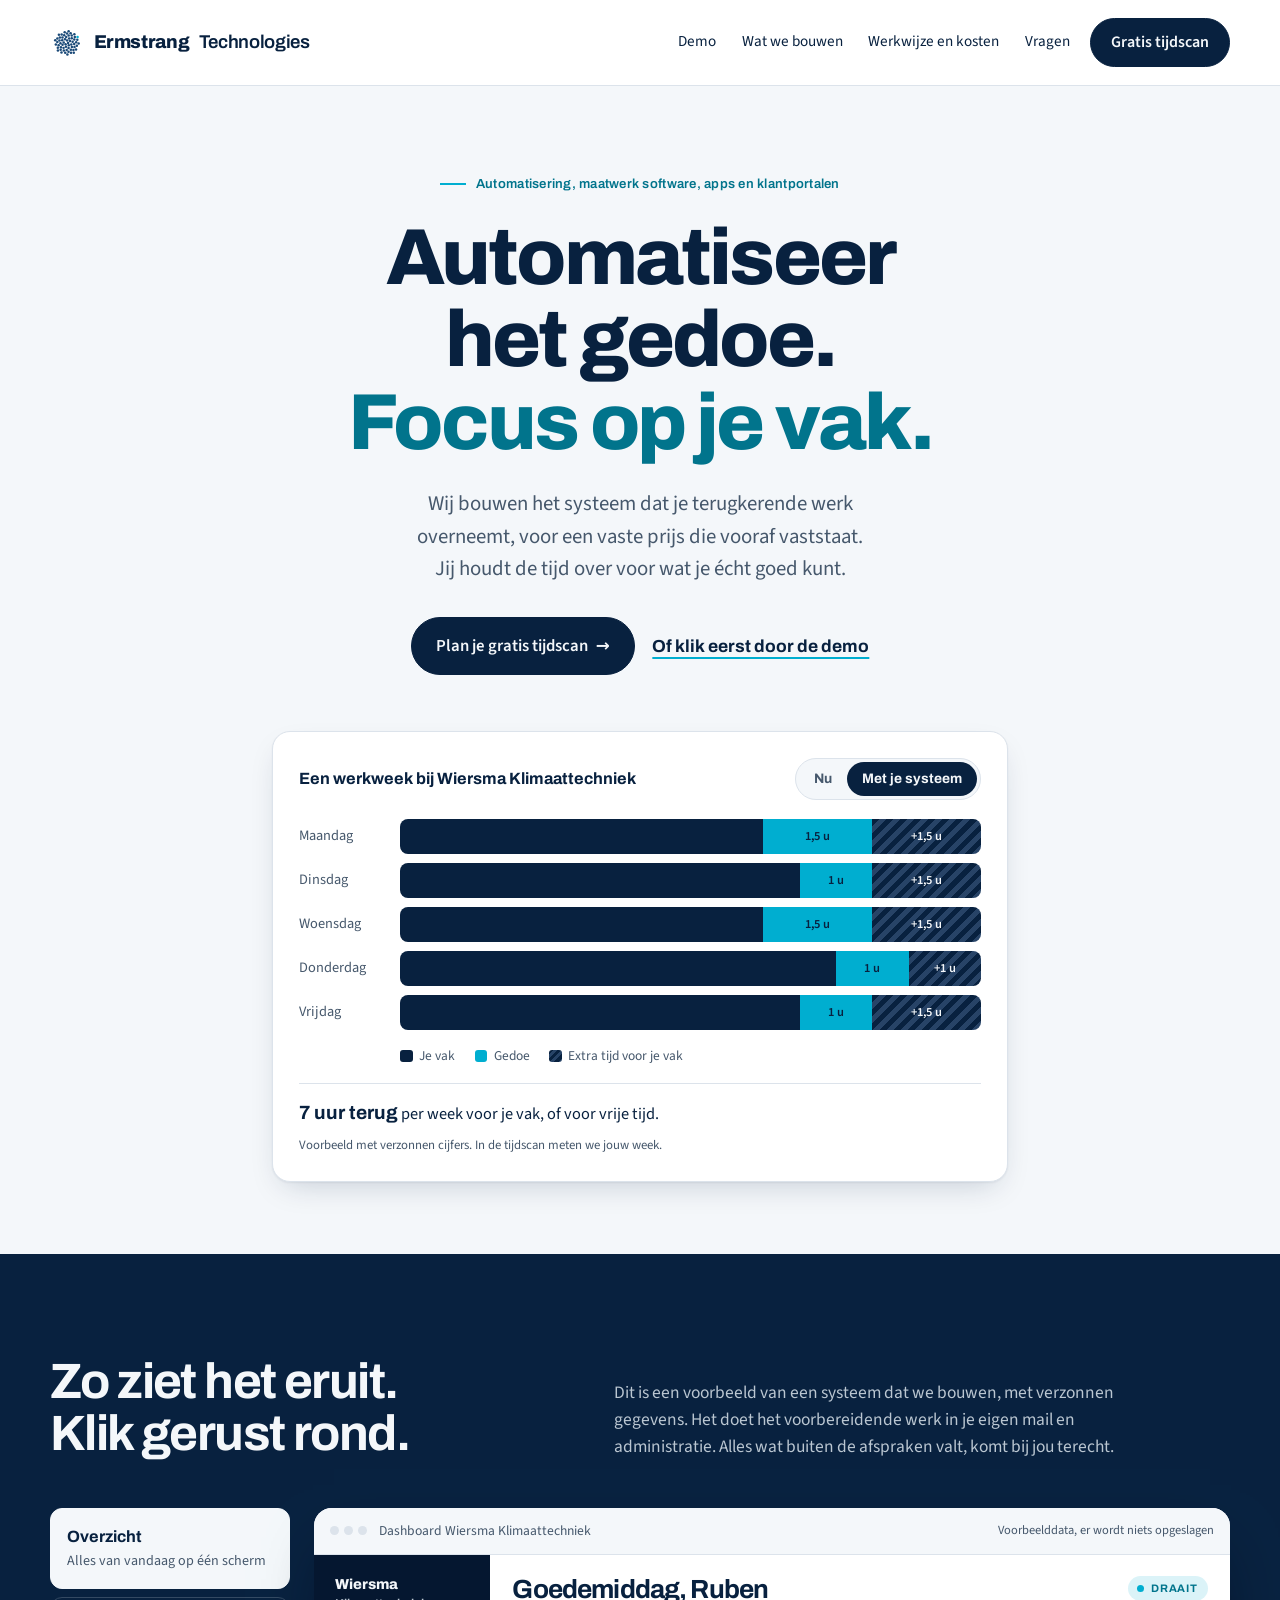
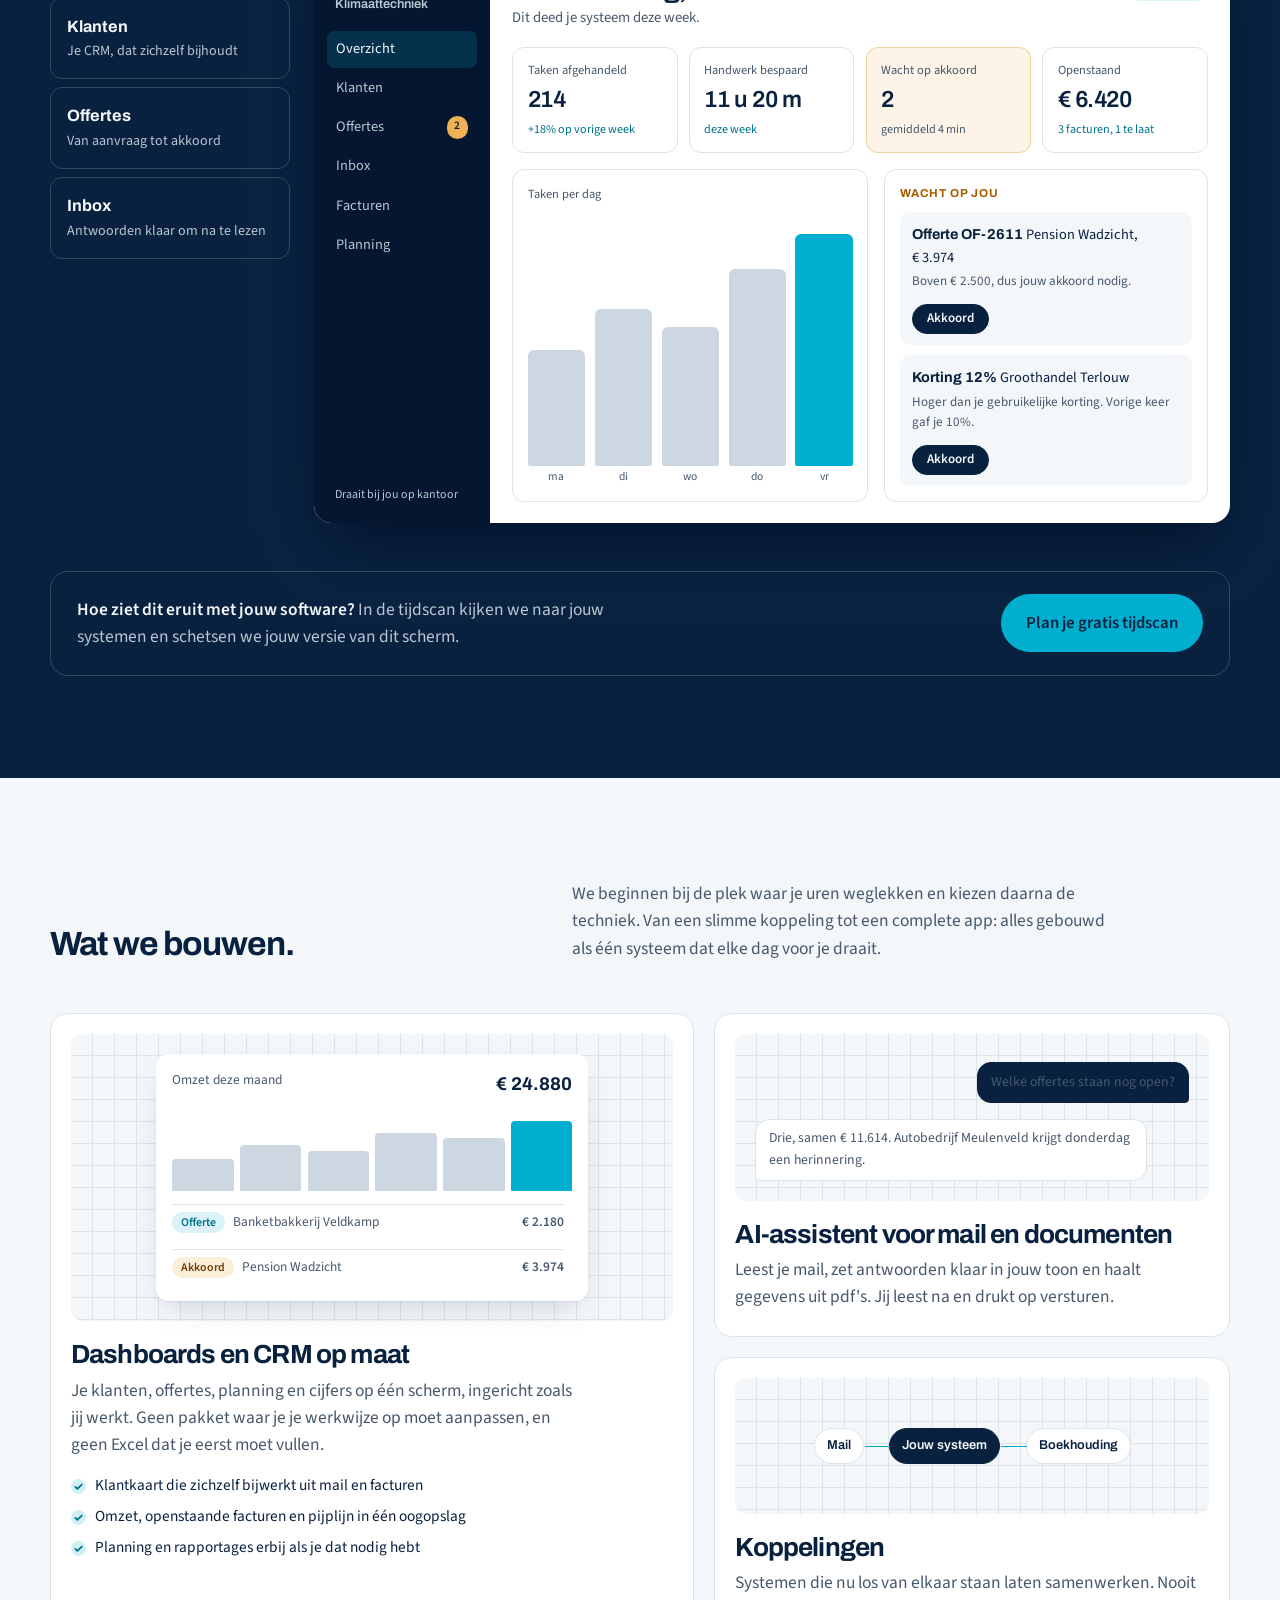
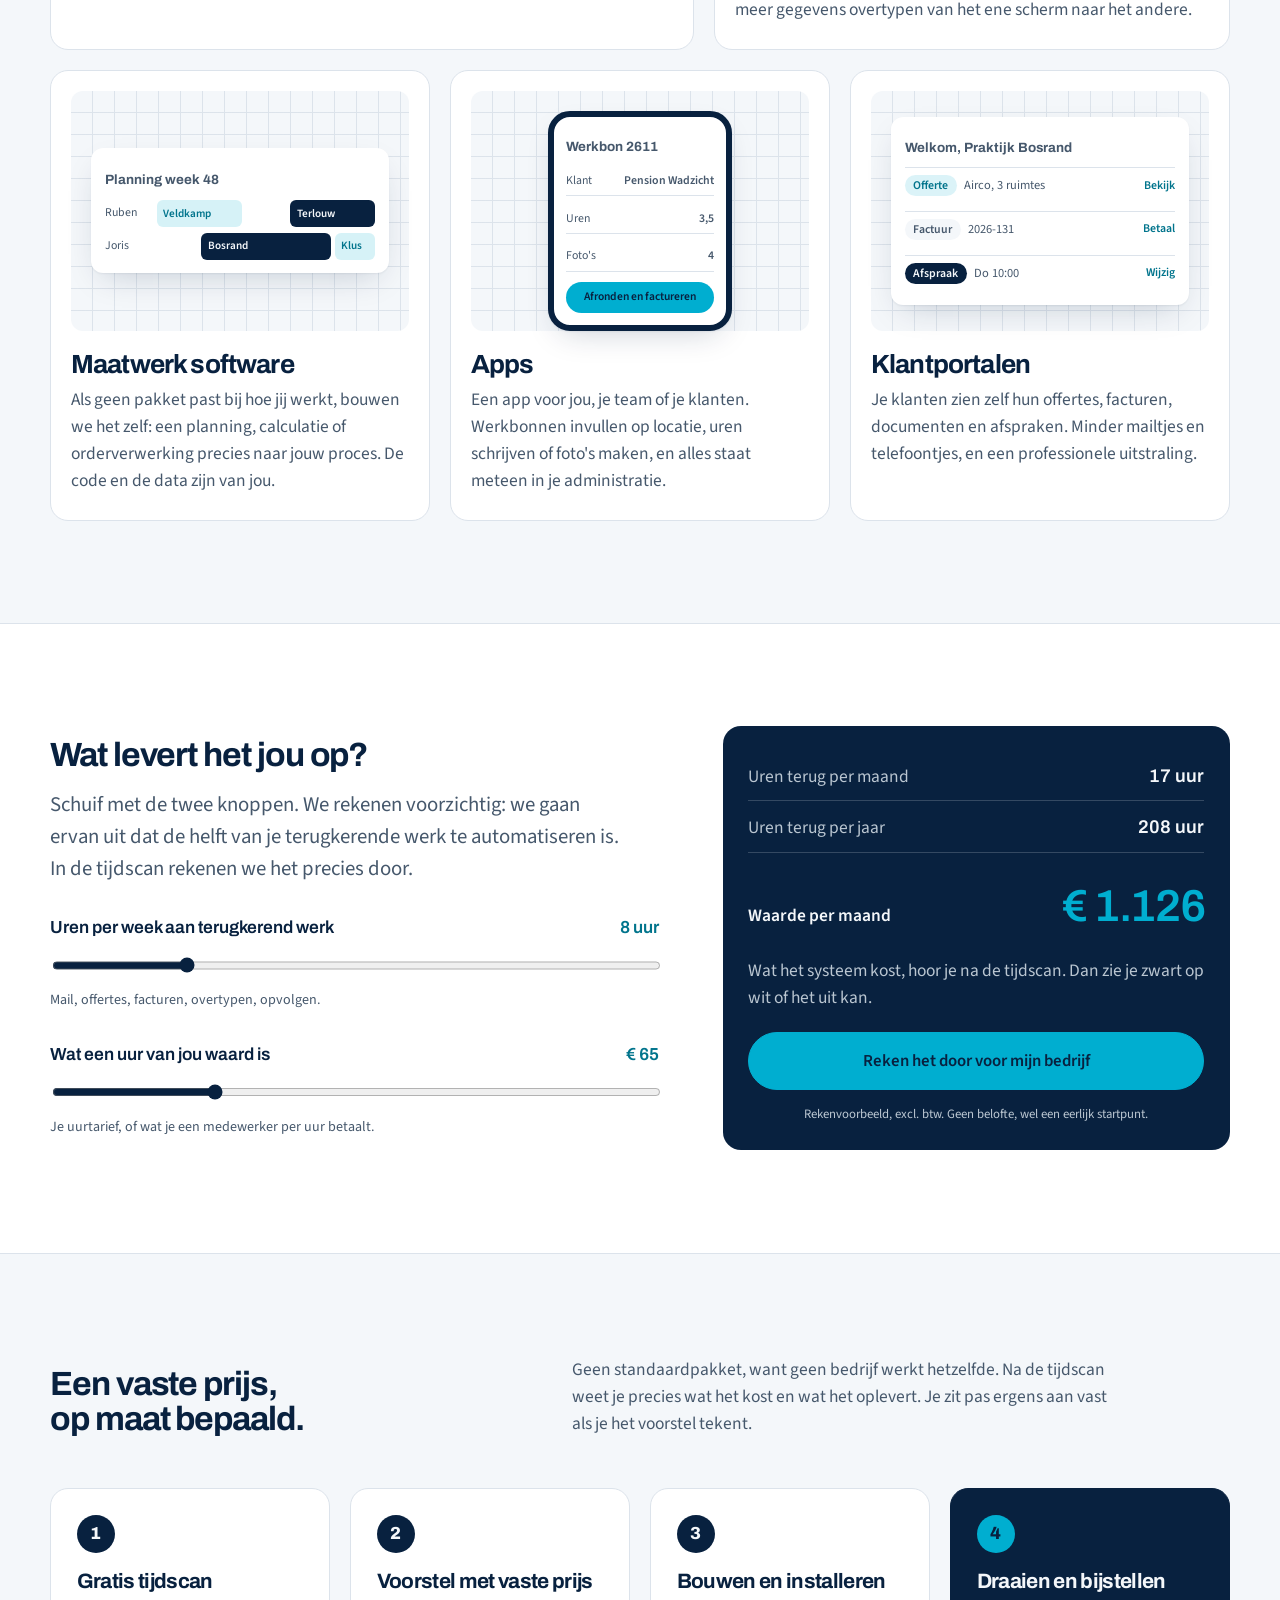
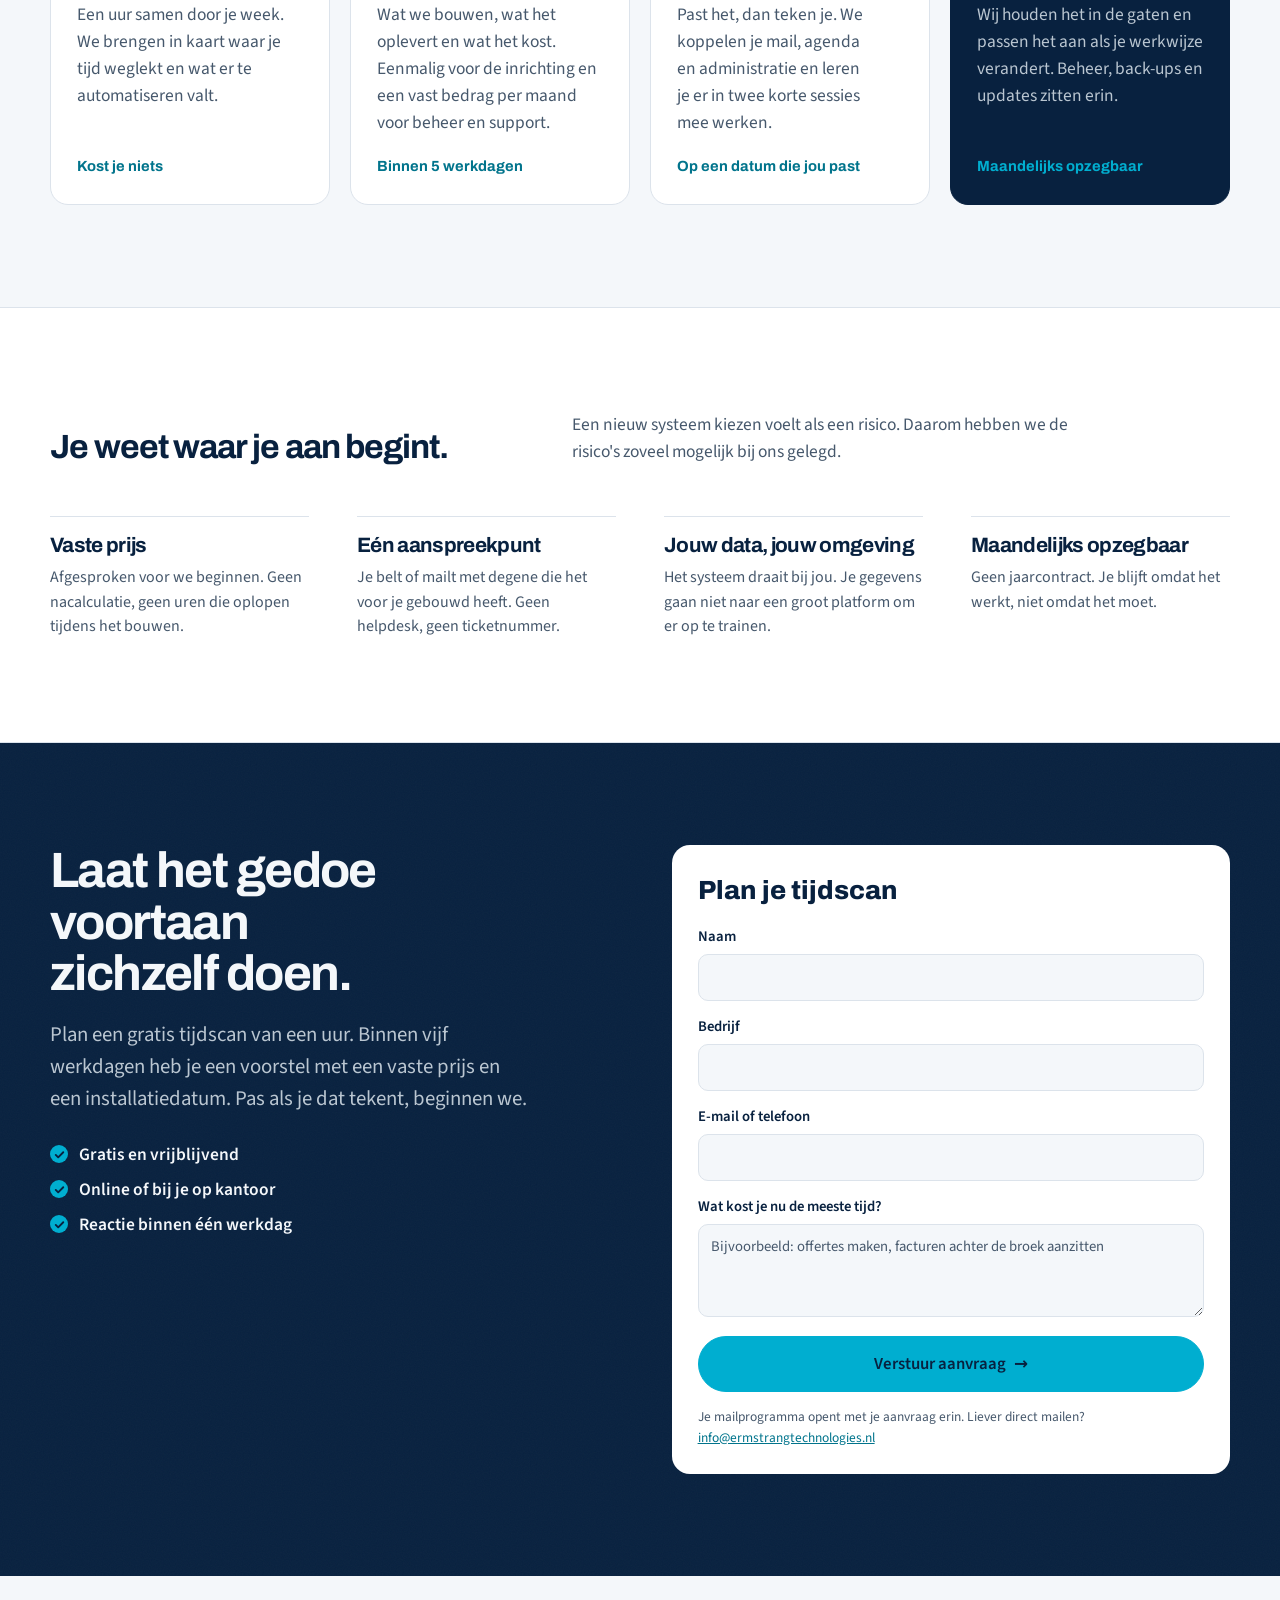
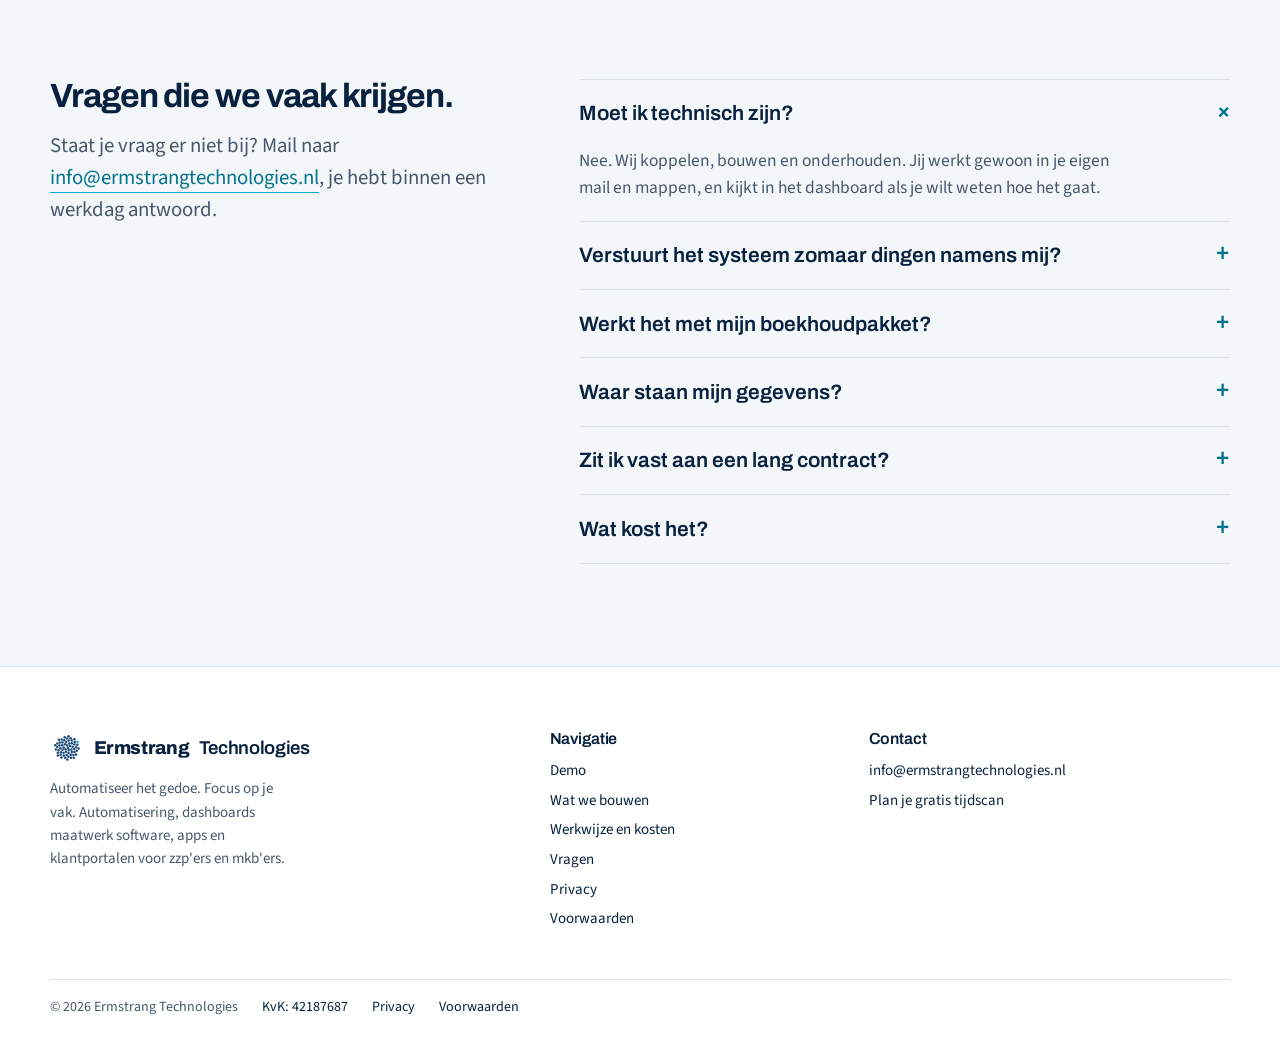
==== index.html @ 3116fa43 "Hero herontworpen: gecentreerde kop en klikbare werkweek (nu / met systeem) in plaats van systeemkaa" ====
<!doctype html>
<html lang="nl">
<head>
<meta charset="utf-8">
<meta name="viewport" content="width=device-width, initial-scale=1">

<title>Ermstrang Technologies: automatisering, maatwerk software, apps en klantportalen voor zzp en mkb</title>
<meta name="description" content="Wij bouwen het systeem dat je terugkerende werk overneemt: mail, offertes, facturen en klantbeheer. Ook dashboards, maatwerk software, apps en klantportalen. Vaste prijs vooraf, voorstel binnen vijf werkdagen. Plan je gratis tijdscan.">
<link rel="canonical" href="https://ermstrangtechnologies.nl/">
<meta name="theme-color" content="#08213F">

<meta property="og:type" content="website">
<meta property="og:locale" content="nl_NL">
<meta property="og:site_name" content="Ermstrang Technologies">
<meta property="og:title" content="Ermstrang Technologies: automatisering, maatwerk software, apps en klantportalen">
<meta property="og:description" content="Automatiseer het gedoe. Focus op je vak. Een systeem op maat dat je mail, offertes en facturen voorbereidt, met een vaste prijs vooraf.">
<meta property="og:url" content="https://ermstrangtechnologies.nl/">
<meta property="og:image" content="https://ermstrangtechnologies.nl/assets/img/og-image.png">
<meta property="og:image:width" content="1200">
<meta property="og:image:height" content="630">
<meta name="twitter:card" content="summary_large_image">

<link rel="icon" href="/favicon.ico" sizes="48x48">
<link rel="icon" href="/assets/img/favicon-192.png" type="image/png" sizes="192x192">
<link rel="icon" href="assets/img/favicon-dots.svg" type="image/svg+xml">
<link rel="alternate icon" href="assets/img/favicon-32.png" sizes="32x32">
<link rel="apple-touch-icon" href="assets/img/apple-touch-icon.png">

<link rel="preload" href="assets/fonts/archivo-800-normal-latin.woff2" as="font" type="font/woff2" crossorigin>
<link rel="preload" href="assets/fonts/source-sans-3-400-normal-latin.woff2" as="font" type="font/woff2" crossorigin>
<script type="application/ld+json">
{
  "@context": "https://schema.org",
  "@graph": [
    {
      "@type": "Organization",
      "@id": "https://ermstrangtechnologies.nl/#org",
      "name": "Ermstrang Technologies",
      "url": "https://ermstrangtechnologies.nl/",
      "logo": "https://ermstrangtechnologies.nl/assets/img/apple-touch-icon.png",
      "slogan": "Automatiseer het gedoe. Focus op je vak.",
      "email": "info@ermstrangtechnologies.nl",
      "taxID": "42187687",
      "identifier": "KvK 42187687",
      "foundingDate": "2026-10",
      "areaServed": { "@type": "Country", "name": "Nederland" },
      "knowsAbout": ["Automatisering", "Software op maat", "Apps", "Klantportalen", "CRM op maat", "Dashboards", "AI-assistenten", "E-mailautomatisering"]
    },
    {
      "@type": "WebSite",
      "@id": "https://ermstrangtechnologies.nl/#site",
      "url": "https://ermstrangtechnologies.nl/",
      "name": "Ermstrang Technologies",
      "inLanguage": "nl-NL",
      "publisher": { "@id": "https://ermstrangtechnologies.nl/#org" }
    },
    {
      "@type": "FAQPage",
      "@id": "https://ermstrangtechnologies.nl/#faq",
      "mainEntity": [
        { "@type": "Question", "name": "Moet ik technisch zijn?", "acceptedAnswer": { "@type": "Answer", "text": "Nee. Wij koppelen, bouwen en onderhouden. Jij gebruikt het via je eigen mail, je eigen mappen en een overzichtelijk dashboard." } },
        { "@type": "Question", "name": "Zit ik vast aan een lang contract?", "acceptedAnswer": { "@type": "Answer", "text": "Nee. Na de inrichting is het abonnement maandelijks opzegbaar, met een opzegtermijn van een kalendermaand." } },
        { "@type": "Question", "name": "Wat kost het?", "acceptedAnswer": { "@type": "Answer", "text": "Dat hangt af van wat je wilt automatiseren. Na een gratis tijdscan van een uur krijg je een voorstel met een vaste prijs: eenmalig voor de inrichting en een vast bedrag per maand." } }
      ]
    }
  ]
}
</script>
<link rel="stylesheet" href="assets/css/style.css">
<script>document.documentElement.classList.add('js');</script>
</head>
<body class="home">
<a class="skip" href="#main">Naar de inhoud</a>

<header class="site-head">
  <div class="wrap site-head__inner">
    <a class="brand" href="/">
      <img src="assets/img/mark-dots.svg" width="34" height="34" alt="" aria-hidden="true">
      Ermstrang<span class="brand__light">Technologies</span>
    </a>
    <nav class="site-nav" aria-label="Hoofdmenu">
      <a href="#demo">Demo</a>
      <a href="#bouwen">Wat we bouwen</a>
      <a href="#werkwijze">Werkwijze en kosten</a>
      <a href="#vragen">Vragen</a>
    </nav>
    <a class="btn" href="#start">Gratis tijdscan</a>
  </div>
</header>

<main id="main">

  <!-- 1. hero -->
  <section class="hero3">
    <div class="wrap">
      <p class="kicker kicker--c">Automatisering, maatwerk software, apps en klantportalen</p>
      <h1>Automatiseer het gedoe.<span>Focus op je vak.</span></h1>
      <p class="lede hero3__lede">Wij bouwen het systeem dat je terugkerende werk overneemt, voor een vaste prijs
        die vooraf vaststaat. Jij houdt de tijd over voor wat je écht goed kunt.</p>
      <p class="hero__actions hero3__actions">
        <a class="btn btn--lg" href="#start">Plan je gratis tijdscan <span aria-hidden="true">→</span></a>
        <a class="hero3__link" href="#demo">Of klik eerst door de demo</a>
      </p>

      <figure class="week" data-state="nu" aria-label="Voorbeeld: een werkweek voor en na het systeem">
        <div class="week__head">
          <p class="week__title">Een werkweek bij Wiersma Klimaattechniek</p>
          <div class="week__tog" role="group" aria-label="Weergave">
            <button type="button" data-set="nu" aria-pressed="true">Nu</button>
            <button type="button" data-set="na" aria-pressed="false">Met je systeem</button>
          </div>
        </div>
        <ul class="week__rows">
        <li class="week__row" style="--vak:5;--ged:3;--ged2:1.5;--ter:1.5">
          <span class="week__day">Maandag</span>
          <span class="week__bar" aria-hidden="true"><i class="v"></i><i class="g" data-b="3 u" data-a="1,5 u"></i><i class="t" data-a="+1,5 u"></i></span>
          <span class="sr-only">3 uur gedoe, met systeem 1,5 uur.</span>
        </li>
        <li class="week__row" style="--vak:5.5;--ged:2.5;--ged2:1;--ter:1.5">
          <span class="week__day">Dinsdag</span>
          <span class="week__bar" aria-hidden="true"><i class="v"></i><i class="g" data-b="2,5 u" data-a="1 u"></i><i class="t" data-a="+1,5 u"></i></span>
          <span class="sr-only">2,5 uur gedoe, met systeem 1 uur.</span>
        </li>
        <li class="week__row" style="--vak:5;--ged:3;--ged2:1.5;--ter:1.5">
          <span class="week__day">Woensdag</span>
          <span class="week__bar" aria-hidden="true"><i class="v"></i><i class="g" data-b="3 u" data-a="1,5 u"></i><i class="t" data-a="+1,5 u"></i></span>
          <span class="sr-only">3 uur gedoe, met systeem 1,5 uur.</span>
        </li>
        <li class="week__row" style="--vak:6;--ged:2;--ged2:1;--ter:1">
          <span class="week__day">Donderdag</span>
          <span class="week__bar" aria-hidden="true"><i class="v"></i><i class="g" data-b="2 u" data-a="1 u"></i><i class="t" data-a="+1 u"></i></span>
          <span class="sr-only">2 uur gedoe, met systeem 1 uur.</span>
        </li>
        <li class="week__row" style="--vak:5.5;--ged:2.5;--ged2:1;--ter:1.5">
          <span class="week__day">Vrijdag</span>
          <span class="week__bar" aria-hidden="true"><i class="v"></i><i class="g" data-b="2,5 u" data-a="1 u"></i><i class="t" data-a="+1,5 u"></i></span>
          <span class="sr-only">2,5 uur gedoe, met systeem 1 uur.</span>
        </li>
        </ul>
        <div class="week__legend" aria-hidden="true">
          <span><i class="lg lg--v"></i>Je vak</span>
          <span><i class="lg lg--g"></i>Gedoe</span>
          <span class="week__lg-t"><i class="lg lg--t"></i>Extra tijd voor je vak</span>
        </div>
        <p class="week__sum">
          <span class="week__sum-nu"><b>13 uur</b> per week gaat op aan gedoe.</span>
          <span class="week__sum-na"><b>7 uur terug</b> per week voor je vak, of voor vrije tijd.</span>
        </p>
        <figcaption class="week__note">Voorbeeld met verzonnen cijfers. In de tijdscan meten we jouw week.</figcaption>
      </figure>
    </div>
  </section>

  <!-- 3. demo (signatuur) -->
  <section class="demo" id="demo">
    <div class="wrap">
      <div class="demo__head">
        <h2>Zo ziet het eruit. Klik gerust rond.</h2>
        <p>Dit is een voorbeeld van een systeem dat we bouwen, met verzonnen gegevens. Het doet het
          voorbereidende werk in je eigen mail en administratie. Alles wat buiten de afspraken valt,
          komt bij jou terecht.</p>
      </div>

      <div class="demo__grid">
        <div class="demo__tabs" role="tablist" aria-label="Schermen van het voorbeeldsysteem">
          <button class="demo__tab" role="tab" id="tab-overzicht" aria-controls="scr-overzicht" aria-selected="true">
            <b>Overzicht</b><span>Alles van vandaag op één scherm</span></button>
          <button class="demo__tab" role="tab" id="tab-klanten" aria-controls="scr-klanten" aria-selected="false">
            <b>Klanten</b><span>Je CRM, dat zichzelf bijhoudt</span></button>
          <button class="demo__tab" role="tab" id="tab-offertes" aria-controls="scr-offertes" aria-selected="false">
            <b>Offertes</b><span>Van aanvraag tot akkoord</span></button>
          <button class="demo__tab" role="tab" id="tab-inbox" aria-controls="scr-inbox" aria-selected="false">
            <b>Inbox</b><span>Antwoorden klaar om na te lezen</span></button>
        </div>

        <div class="app" aria-label="Voorbeeldsysteem">
          <div class="app__bar">
            <span class="pane__dots" aria-hidden="true"><i></i><i></i><i></i></span>
            <span class="app__url">Dashboard Wiersma Klimaattechniek</span>
            <span class="app__note">Voorbeelddata, er wordt niets opgeslagen</span>
          </div>
          <div class="app__frame">
            <aside class="app__side" aria-hidden="true">
              <p class="app__org">Wiersma<span>Klimaattechniek</span></p>
              <ul>
                <li data-for="overzicht" class="is-on">Overzicht</li>
                <li data-for="klanten">Klanten</li>
                <li data-for="offertes">Offertes <em data-badge>2</em></li>
                <li data-for="inbox">Inbox</li>
                <li>Facturen</li>
                <li>Planning</li>
              </ul>
              <p class="app__where">Draait bij jou op kantoor</p>
            </aside>

            <div class="app__main">
              <!-- scherm: overzicht -->
              <section class="scr" id="scr-overzicht" role="tabpanel" aria-labelledby="tab-overzicht">
                <header class="scr__head">
                  <div><h3>Goedemiddag, Ruben</h3><p>Dit deed je systeem deze week.</p></div>
                  <span class="pill pill--live">draait</span>
                </header>
                <div class="kpis">
                  <div class="kpi"><span>Taken afgehandeld</span><strong data-kpi="taken">214</strong><em>+18% op vorige week</em></div>
                  <div class="kpi"><span>Handwerk bespaard</span><strong>11 u 20 m</strong><em>deze week</em></div>
                  <div class="kpi kpi--ask"><span>Wacht op akkoord</span><strong data-kpi="wacht">2</strong><em>gemiddeld 4 min</em></div>
                  <div class="kpi"><span>Openstaand</span><strong>€ 6.420</strong><em>3 facturen, 1 te laat</em></div>
                </div>
                <div class="scr__split">
                  <figure class="chart">
                    <figcaption>Taken per dag</figcaption>
                    <div class="bars" aria-hidden="true">
                      <span style="--h:46%"><i>ma</i></span><span style="--h:62%"><i>di</i></span>
                      <span style="--h:55%"><i>wo</i></span><span style="--h:78%"><i>do</i></span>
                      <span style="--h:92%" class="is-today"><i>vr</i></span>
                    </div>
                  </figure>
                  <div class="asks">
                    <p class="asks__t">Wacht op jou</p>
                    <div class="ask" data-ask>
                      <p><b>Offerte OF-2611</b> Pension Wadzicht, € 3.974</p>
                      <p class="ask__why">Boven € 2.500, dus jouw akkoord nodig.</p>
                      <p class="ask__btns"><button type="button" class="mini-btn mini-btn--go" data-approve>Akkoord</button></p>
                    </div>
                    <div class="ask" data-ask>
                      <p><b>Korting 12%</b> Groothandel Terlouw</p>
                      <p class="ask__why">Hoger dan je gebruikelijke korting. Vorige keer gaf je 10%.</p>
                      <p class="ask__btns"><button type="button" class="mini-btn mini-btn--go" data-approve>Akkoord</button></p>
                    </div>
                    <p class="asks__done" hidden>Alles afgehandeld. Tijd voor echt werk.</p>
                  </div>
                </div>
              </section>

              <!-- scherm: klanten -->
              <section class="scr" id="scr-klanten" role="tabpanel" aria-labelledby="tab-klanten">
                <header class="scr__head">
                  <div><h3>Klanten</h3><p>Bijgewerkt uit je mail, agenda en facturen. Klik op een klant.</p></div>
                </header>
                <div class="crm">
                  <table class="crm__table">
                    <thead><tr><th scope="col">Klant</th><th scope="col">Status</th><th scope="col">Waarde</th></tr></thead>
                    <tbody>
                      <tr tabindex="0" data-client="0" class="is-on"><th scope="row">Banketbakkerij Veldkamp</th><td><span class="tag tag--warm">Offerte klaar</span></td><td>€ 2.180</td></tr>
                      <tr tabindex="0" data-client="1"><th scope="row">Pension Wadzicht</th><td><span class="tag tag--ask">Akkoord nodig</span></td><td>€ 3.974</td></tr>
                      <tr tabindex="0" data-client="2"><th scope="row">Groothandel Terlouw</th><td><span class="tag">Klant</span></td><td>€ 18.600</td></tr>
                      <tr tabindex="0" data-client="3"><th scope="row">Praktijk Bosrand</th><td><span class="tag tag--new">Nieuwe aanvraag</span></td><td>n.t.b.</td></tr>
                    </tbody>
                  </table>
                  <div class="card360" aria-live="polite">
                    <p class="card360__name" data-f="name">Banketbakkerij Veldkamp</p>
                    <p class="card360__who" data-f="who">Lotte Veldkamp, eigenaar</p>
                    <dl>
                      <dt>Laatste contact</dt><dd data-f="last">Vandaag, mail over de nieuwe koelcel</dd>
                      <dt>Volgende stap</dt><dd data-f="next">Offerte nalezen en versturen</dd>
                      <dt>Afspraken</dt><dd data-f="deal">30 dagen betaaltermijn</dd>
                    </dl>
                    <p class="card360__auto" data-f="auto">Automatisch bijgewerkt uit de mail van 08:02</p>
                  </div>
                </div>
              </section>

              <!-- scherm: offertes -->
              <section class="scr" id="scr-offertes" role="tabpanel" aria-labelledby="tab-offertes">
                <header class="scr__head">
                  <div><h3>Offertes</h3><p>Concept klaar binnen 12 minuten, was 2 tot 3 uur.</p></div>
                </header>
                <div class="kanban">
                  <div class="lane"><p class="lane__t">Concept klaar <em>2</em></p>
                    <div class="deal"><b>Banketbakkerij Veldkamp</b><span>Koelcel en montage</span><strong>€ 2.180</strong></div>
                    <div class="deal"><b>Praktijk Bosrand</b><span>Airco, 3 ruimtes</span><strong>€ 5.460</strong></div>
                  </div>
                  <div class="lane"><p class="lane__t">Verstuurd <em>3</em></p>
                    <div class="deal"><b>Pension Wadzicht</b><span>Warmtepomp</span><strong>€ 3.974</strong></div>
                    <div class="deal"><b>Autobedrijf Meulenveld</b><span>Onderhoud</span><strong>€ 640</strong></div>
                    <div class="deal deal--auto"><b>Herinnering gepland</b><span>Autobedrijf Meulenveld, over 3 dagen</span></div>
                  </div>
                  <div class="lane"><p class="lane__t">Akkoord <em>4</em></p>
                    <div class="deal"><b>Groothandel Terlouw</b><span>Koeling magazijn</span><strong>€ 12.300</strong></div>
                    <div class="deal"><b>Basisschool De Kiemkracht</b><span>Ventilatie</span><strong>€ 8.150</strong></div>
                  </div>
                </div>
              </section>

              <!-- scherm: inbox -->
              <section class="scr" id="scr-inbox" role="tabpanel" aria-labelledby="tab-inbox">
                <header class="scr__head">
                  <div><h3>Inbox</h3><p>Gesorteerd, gelabeld en met een concept-antwoord in jouw toon.</p></div>
                </header>
                <div class="mail">
                  <ul class="mail__list">
                    <li class="is-on"><b>Praktijk Bosrand</b><span>Kunnen jullie ook airco doen?</span><em class="tag tag--new">Aanvraag</em></li>
                    <li><b>Pension Wadzicht</b><span>Factuur 2026-118</span><em class="tag">Betaald</em></li>
                    <li><b>Leverancier Koeltex</b><span>Levertijd units week 48</span><em class="tag">Planning</em></li>
                  </ul>
                  <div class="mail__draft">
                    <p class="mail__meta">Concept-antwoord aan Praktijk Bosrand</p>
                    <p>Hoi Nadia,</p>
                    <p>Zeker, airco voor drie behandelruimtes doen we vaker. Ik kan donderdag 10:00 of
                      vrijdag 14:00 langskomen om op te meten. Welke past beter?</p>
                    <p>Groet, Ruben</p>
                    <p class="mail__btns"><span class="mini-btn mini-btn--go">Versturen</span><span class="mini-btn">Aanpassen</span></p>
                  </div>
                </div>
              </section>
            </div>
          </div>
        </div>
      </div>

      <div class="demo__cta">
        <p><b>Hoe ziet dit eruit met jouw software?</b> In de tijdscan kijken we naar jouw systemen en
          schetsen we jouw versie van dit scherm.</p>
        <a class="btn btn--on-navy btn--lg" href="#start">Plan je gratis tijdscan</a>
      </div>
    </div>
  </section>

  <!-- 4. wat we bouwen -->
  <section class="band" id="bouwen">
    <div class="wrap">
      <div class="sec-head">
        <h2>Wat we bouwen.</h2>
        <p>We beginnen bij de plek waar je uren weglekken en kiezen daarna de techniek. Van een slimme
          koppeling tot een complete app: alles gebouwd als één systeem dat elke dag voor je draait.</p>
      </div>
      <div class="offer">
        <article class="offer__card offer__card--big" data-arm="rise">
          <div class="offer__art" aria-hidden="true">
            <div class="mini-dash">
              <div class="mini-dash__row"><span>Omzet deze maand</span><b>€ 24.880</b></div>
              <div class="mini-dash__bars"><i style="--h:40%"></i><i style="--h:58%"></i><i style="--h:50%"></i><i style="--h:72%"></i><i style="--h:66%"></i><i style="--h:88%"></i></div>
              <div class="mini-dash__list">
                <p><span class="tag tag--warm">Offerte</span> Banketbakkerij Veldkamp <b>€ 2.180</b></p>
                <p><span class="tag tag--ask">Akkoord</span> Pension Wadzicht <b>€ 3.974</b></p>
              </div>
            </div>
          </div>
          <h3>Dashboards en CRM op maat</h3>
          <p>Je klanten, offertes, planning en cijfers op één scherm, ingericht zoals jij werkt. Geen
            pakket waar je je werkwijze op moet aanpassen, en geen Excel dat je eerst moet vullen.</p>
          <ul class="ticks">
            <li>Klantkaart die zichzelf bijwerkt uit mail en facturen</li>
            <li>Omzet, openstaande facturen en pijplijn in één oogopslag</li>
            <li>Planning en rapportages erbij als je dat nodig hebt</li>
          </ul>
        </article>
        <article class="offer__card" data-arm="rise">
          <div class="offer__art offer__art--chat" aria-hidden="true">
            <p class="bubble bubble--q">Welke offertes staan nog open?</p>
            <p class="bubble">Drie, samen € 11.614. Autobedrijf Meulenveld krijgt donderdag een herinnering.</p>
          </div>
          <h3>AI-assistent voor mail en documenten</h3>
          <p>Leest je mail, zet antwoorden klaar in jouw toon en haalt gegevens uit pdf's. Jij leest na
            en drukt op versturen.</p>
        </article>
        <article class="offer__card" data-arm="rise">
          <div class="offer__art offer__art--link" aria-hidden="true">
            <span class="node">Mail</span><span class="node node--core">Jouw systeem</span><span class="node">Boekhouding</span>
          </div>
          <h3>Koppelingen</h3>
          <p>Systemen die nu los van elkaar staan laten samenwerken. Nooit meer gegevens overtypen van
            het ene scherm naar het andere.</p>
        </article>
      </div>
      <div class="offer offer--three">
        <article class="offer__card" data-arm="rise">
          <div class="offer__art offer__art--sw" aria-hidden="true">
            <div class="mini-plan">
              <p class="mini-plan__t">Planning week 48</p>
              <div class="mini-plan__grid">
                <span>Ruben</span><i style="--s:1;--w:2">Veldkamp</i><i style="--s:4;--w:2" class="is-b">Terlouw</i>
                <span>Joris</span><i style="--s:2;--w:3" class="is-b">Bosrand</i><i style="--s:5;--w:1">Klus</i>
              </div>
            </div>
          </div>
          <h3>Maatwerk software</h3>
          <p>Als geen pakket past bij hoe jij werkt, bouwen we het zelf: een planning, calculatie of
            orderverwerking precies naar jouw proces. De code en de data zijn van jou.</p>
        </article>
        <article class="offer__card" data-arm="rise">
          <div class="offer__art offer__art--app" aria-hidden="true">
            <div class="mini-phone">
              <p class="mini-phone__t">Werkbon 2611</p>
              <p class="mini-phone__row"><span>Klant</span><b>Pension Wadzicht</b></p>
              <p class="mini-phone__row"><span>Uren</span><b>3,5</b></p>
              <p class="mini-phone__row"><span>Foto's</span><b>4</b></p>
              <span class="mini-phone__btn">Afronden en factureren</span>
            </div>
          </div>
          <h3>Apps</h3>
          <p>Een app voor jou, je team of je klanten. Werkbonnen invullen op locatie, uren schrijven of
            foto's maken, en alles staat meteen in je administratie.</p>
        </article>
        <article class="offer__card" data-arm="rise">
          <div class="offer__art offer__art--portal" aria-hidden="true">
            <div class="mini-portal">
              <p class="mini-portal__t">Welkom, Praktijk Bosrand</p>
              <p class="mini-portal__row"><span class="tag tag--warm">Offerte</span> Airco, 3 ruimtes <b>Bekijk</b></p>
              <p class="mini-portal__row"><span class="tag">Factuur</span> 2026-131 <b>Betaal</b></p>
              <p class="mini-portal__row"><span class="tag tag--new">Afspraak</span> Do 10:00 <b>Wijzig</b></p>
            </div>
          </div>
          <h3>Klantportalen</h3>
          <p>Je klanten zien zelf hun offertes, facturen, documenten en afspraken. Minder mailtjes en
            telefoontjes, en een professionele uitstraling.</p>
        </article>
      </div>
    </div>
  </section>

  <!-- 5. rekenhulp -->
  <section class="band--surface band calc-band" id="opbrengst">
    <div class="wrap calc">
      <div class="calc__copy">
        <h2>Wat levert het jou op?</h2>
        <p class="lede">Schuif met de twee knoppen. We rekenen voorzichtig: we gaan ervan uit dat de
          helft van je terugkerende werk te automatiseren is. In de tijdscan rekenen we het precies door.</p>
        <div class="field">
          <label for="c-uren">Uren per week aan terugkerend werk <output id="o-uren" for="c-uren">8 uur</output></label>
          <input type="range" id="c-uren" min="2" max="30" step="1" value="8">
          <p class="field__hint">Mail, offertes, facturen, overtypen, opvolgen.</p>
        </div>
        <div class="field">
          <label for="c-tarief">Wat een uur van jou waard is <output id="o-tarief" for="c-tarief">€ 65</output></label>
          <input type="range" id="c-tarief" min="35" max="150" step="5" value="65">
          <p class="field__hint">Je uurtarief, of wat je een medewerker per uur betaalt.</p>
        </div>
      </div>
      <div class="calc__out" aria-live="polite">
        <div class="calc__row"><span>Uren terug per maand</span><strong id="r-uren">17 uur</strong></div>
        <div class="calc__row"><span>Uren terug per jaar</span><strong id="r-jaar">208 uur</strong></div>
        <div class="calc__total"><span>Waarde per maand</span><strong id="r-waarde">€ 1.126</strong></div>
        <p class="calc__payback">Wat het systeem kost, hoor je na de tijdscan. Dan zie je zwart op wit of het uit kan.</p>
        <a class="btn btn--lg" href="#start">Reken het door voor mijn bedrijf</a>
        <p class="calc__small">Rekenvoorbeeld, excl. btw. Geen belofte, wel een eerlijk startpunt.</p>
      </div>
    </div>
  </section>

  <!-- 6. werkwijze en kosten -->
  <section class="band" id="werkwijze">
    <div class="wrap">
      <div class="sec-head" id="kosten">
        <h2>Een vaste prijs, op maat bepaald.</h2>
        <p>Geen standaardpakket, want geen bedrijf werkt hetzelfde. Na de tijdscan weet je precies wat
          het kost en wat het oplevert. Je zit pas ergens aan vast als je het voorstel tekent.</p>
      </div>
      <div class="cost cost--4">
        <article class="cost__card" data-arm="rise">
          <span class="cost__num" aria-hidden="true">1</span>
          <h3>Gratis tijdscan</h3>
          <p>Een uur samen door je week. We brengen in kaart waar je tijd weglekt en wat er te
            automatiseren valt.</p>
          <p class="cost__tag">Kost je niets</p>
        </article>
        <article class="cost__card" data-arm="rise">
          <span class="cost__num" aria-hidden="true">2</span>
          <h3>Voorstel met vaste prijs</h3>
          <p>Wat we bouwen, wat het oplevert en wat het kost. Eenmalig voor de inrichting en een vast
            bedrag per maand voor beheer en support.</p>
          <p class="cost__tag">Binnen 5 werkdagen</p>
        </article>
        <article class="cost__card" data-arm="rise">
          <span class="cost__num" aria-hidden="true">3</span>
          <h3>Bouwen en installeren</h3>
          <p>Past het, dan teken je. We koppelen je mail, agenda en administratie en leren je er in twee
            korte sessies mee werken.</p>
          <p class="cost__tag">Op een datum die jou past</p>
        </article>
        <article class="cost__card cost__card--dark" data-arm="rise">
          <span class="cost__num" aria-hidden="true">4</span>
          <h3>Draaien en bijstellen</h3>
          <p>Wij houden het in de gaten en passen het aan als je werkwijze verandert. Beheer, back-ups
            en updates zitten erin.</p>
          <p class="cost__tag">Maandelijks opzegbaar</p>
        </article>
      </div>
    </div>
  </section>

  <!-- 8. zekerheid -->
  <section class="band band--surface sure" id="zekerheid">
    <div class="wrap">
      <div class="sec-head">
        <h2>Je weet waar je aan begint.</h2>
        <p>Een nieuw systeem kiezen voelt als een risico. Daarom hebben we de risico's zoveel mogelijk
          bij ons gelegd.</p>
      </div>
      <div class="args args--4">
        <div class="arg"><h3>Vaste prijs</h3><p>Afgesproken voor we beginnen. Geen nacalculatie, geen uren die oplopen tijdens het bouwen.</p></div>
        <div class="arg"><h3>Eén aanspreekpunt</h3><p>Je belt of mailt met degene die het voor je gebouwd heeft. Geen helpdesk, geen ticketnummer.</p></div>
        <div class="arg"><h3>Jouw data, jouw omgeving</h3><p>Het systeem draait bij jou. Je gegevens gaan niet naar een groot platform om er op te trainen.</p></div>
        <div class="arg"><h3>Maandelijks opzegbaar</h3><p>Geen jaarcontract. Je blijft omdat het werkt, niet omdat het moet.</p></div>
      </div>
    </div>
  </section>

  <!-- 10. start -->
  <section class="navy band start" id="start">
    <div class="wrap start__grid">
      <div>
        <h2>Laat het gedoe voortaan zichzelf doen.</h2>
        <p class="start__lede">Plan een gratis tijdscan van een uur. Binnen vijf werkdagen heb je een
          voorstel met een vaste prijs en een installatiedatum. Pas als je dat tekent, beginnen we.</p>
        <ul class="checks checks--on-navy">
          <li>Gratis en vrijblijvend</li>
          <li>Online of bij je op kantoor</li>
          <li>Reactie binnen één werkdag</li>
        </ul>
      </div>
      <form class="lead" id="lead" action="mailto:info@ermstrangtechnologies.nl" method="post" enctype="text/plain">
        <p class="lead__t">Plan je tijdscan</p>
        <label>Naam<input name="naam" autocomplete="name" required></label>
        <label>Bedrijf<input name="bedrijf" autocomplete="organization"></label>
        <label>E-mail of telefoon<input name="contact" autocomplete="email" required></label>
        <label>Wat kost je nu de meeste tijd?<textarea name="tijdvreter" rows="3" placeholder="Bijvoorbeeld: offertes maken, facturen achter de broek aanzitten"></textarea></label>
        <button class="btn btn--on-navy btn--lg" type="submit">Verstuur aanvraag <span aria-hidden="true">→</span></button>
        <p class="lead__note">Je mailprogramma opent met je aanvraag erin. Liever direct mailen?
          <a href="mailto:info@ermstrangtechnologies.nl?subject=Gratis%20tijdscan">info@ermstrangtechnologies.nl</a></p>
      </form>
    </div>
  </section>

  <!-- 9. vragen -->
  <section class="band" id="vragen">
    <div class="wrap faq">
      <div>
        <h2>Vragen die we vaak krijgen.</h2>
        <p class="lede" style="margin-top:1rem">Staat je vraag er niet bij? Mail naar
          <a class="link" href="mailto:info@ermstrangtechnologies.nl">info@ermstrangtechnologies.nl</a>, je hebt binnen een werkdag antwoord.</p>
      </div>
      <div class="faq__list">
        <details open><summary>Moet ik technisch zijn?</summary>
          <p>Nee. Wij koppelen, bouwen en onderhouden. Jij werkt gewoon in je eigen mail en mappen, en
            kijkt in het dashboard als je wilt weten hoe het gaat.</p></details>
        <details><summary>Verstuurt het systeem zomaar dingen namens mij?</summary>
          <p>Alleen wat jij vooraf goedkeurt. Je bepaalt per werkstroom wat automatisch mag en wat eerst
            bij jou langs moet, bijvoorbeeld alles boven een bepaald bedrag.</p></details>
        <details><summary>Werkt het met mijn boekhoudpakket?</summary>
          <p>Met de meeste wel: Exact Online, Moneybird, e-Boekhouden, SnelStart, WeFact en meer. In de
            tijdscan checken we jouw pakket. Kan het niet, dan zeggen we dat eerlijk.</p></details>
        <details><summary>Waar staan mijn gegevens?</summary>
          <p>Het systeem draait bij jou op kantoor, op een kastje van ons of op je eigen server. Je
            gegevens blijven waar ze zijn en we tekenen een verwerkersovereenkomst.</p></details>
        <details><summary>Zit ik vast aan een lang contract?</summary>
          <p>Nee. Na de inrichting is het abonnement maandelijks opzegbaar, met een opzegtermijn van
            een kalendermaand.</p></details>
        <details><summary>Wat kost het?</summary>
          <p>Dat hangt af van wat je wilt automatiseren en met welke software we koppelen. Na de tijdscan
            krijg je een voorstel met een vaste prijs: eenmalig voor de inrichting en een vast bedrag per
            maand voor beheer en support. Geen verrassingen achteraf.</p></details>
      </div>
    </div>
  </section>
</main>

<a class="dock" href="#start">Plan je gratis tijdscan <span aria-hidden="true">→</span></a>

<footer class="site-foot">
  <div class="wrap">
    <div class="site-foot__grid">
      <div class="site-foot__brand">
        <a class="brand" href="/">
          <img src="assets/img/mark-dots.svg" width="34" height="34" alt="" aria-hidden="true">
          Ermstrang<span class="brand__light">Technologies</span>
        </a>
        <p class="site-foot__tag">Automatiseer het gedoe. Focus op je vak. Automatisering, dashboards
          maatwerk software, apps en klantportalen voor zzp'ers en mkb'ers.</p>
      </div>
      <div>
        <h4>Navigatie</h4>
        <ul>
          <li><a href="#demo">Demo</a></li>
          <li><a href="#bouwen">Wat we bouwen</a></li>
          <li><a href="#werkwijze">Werkwijze en kosten</a></li>
          <li><a href="#vragen">Vragen</a></li>
          <li><a href="/privacy">Privacy</a></li>
          <li><a href="/voorwaarden">Voorwaarden</a></li>
        </ul>
      </div>
      <div>
        <h4>Contact</h4>
        <ul>
          <li><a href="mailto:info@ermstrangtechnologies.nl">info@ermstrangtechnologies.nl</a></li>
          <li><a href="#start">Plan je gratis tijdscan</a></li>
        </ul>
      </div>
    </div>
    <p class="site-foot__legal">
      <span>© <span id="year">2026</span> Ermstrang Technologies</span>
      <span><a href="https://www.kvk.nl" target="_blank" rel="noopener noreferrer">KvK: 42187687</a></span>
      <span><a href="/privacy">Privacy</a></span>
      <span><a href="/voorwaarden">Voorwaarden</a></span>
    </p>
  </div>
</footer>

<script src="/assets/js/main.js" defer></script>
</body>
</html>
---- assets/css/style.css ----
/* ==========================================================================
   Ermstrang Technologies, stylesheet
   Tokens zijn de goedgekeurde mockup-tokens (design/COMMIT-SHEET.md §2, §3).
   Palet in OKLCH, met de sRGB-waarde als comment voor drukwerk en Figma.
   ========================================================================== */

/* ---------- fonts (self-hosted: geen request naar Google, geen cookiebanner nodig) ---------- */
@font-face{font-family:"Archivo";font-style:normal;font-weight:600;font-display:swap;
  src:url("../fonts/archivo-600-normal-latin.woff2") format("woff2");
  unicode-range:U+0000-00FF,U+0131,U+0152-0153,U+02BB-02BC,U+02C6,U+02DA,U+02DC,U+0304,U+0308,U+0329,U+2000-206F,U+20AC,U+2122,U+2191,U+2193,U+2212,U+2215,U+FEFF,U+FFFD}
@font-face{font-family:"Archivo";font-style:normal;font-weight:700;font-display:swap;
  src:url("../fonts/archivo-700-normal-latin.woff2") format("woff2");
  unicode-range:U+0000-00FF,U+0131,U+0152-0153,U+02BB-02BC,U+02C6,U+02DA,U+02DC,U+0304,U+0308,U+0329,U+2000-206F,U+20AC,U+2122,U+2191,U+2193,U+2212,U+2215,U+FEFF,U+FFFD}
@font-face{font-family:"Archivo";font-style:normal;font-weight:800;font-display:swap;
  src:url("../fonts/archivo-800-normal-latin.woff2") format("woff2");
  unicode-range:U+0000-00FF,U+0131,U+0152-0153,U+02BB-02BC,U+02C6,U+02DA,U+02DC,U+0304,U+0308,U+0329,U+2000-206F,U+20AC,U+2122,U+2191,U+2193,U+2212,U+2215,U+FEFF,U+FFFD}
@font-face{font-family:"Source Sans 3";font-style:normal;font-weight:400;font-display:swap;
  src:url("../fonts/source-sans-3-400-normal-latin.woff2") format("woff2");
  unicode-range:U+0000-00FF,U+0131,U+0152-0153,U+02BB-02BC,U+02C6,U+02DA,U+02DC,U+0304,U+0308,U+0329,U+2000-206F,U+20AC,U+2122,U+2191,U+2193,U+2212,U+2215,U+FEFF,U+FFFD}
@font-face{font-family:"Source Sans 3";font-style:normal;font-weight:600;font-display:swap;
  src:url("../fonts/source-sans-3-600-normal-latin.woff2") format("woff2");
  unicode-range:U+0000-00FF,U+0131,U+0152-0153,U+02BB-02BC,U+02C6,U+02DA,U+02DC,U+0304,U+0308,U+0329,U+2000-206F,U+20AC,U+2122,U+2191,U+2193,U+2212,U+2215,U+FEFF,U+FFFD}

:root{
  /* kleur */
  --paper:      oklch(0.975 0.005 248);   /* #F4F7FA  veld, mean L 0.975 */
  --surface:    oklch(1 0 0);             /* #FFFFFF  kaarten, tabelband */
  --navy:       oklch(0.247 0.065 255);   /* #08213F  inkt + gedrenkte band */
  --navy-700:   oklch(0.289 0.069 253);   /* #0E2C4C  hover op navy */
  --navy-500:   oklch(0.402 0.093 251);   /* #1B4A78  secundaire lijn */
  --cyan:       oklch(0.693 0.125 218);   /* #00AED0  accent: alleen waar de assistent werkt */
  --cyan-ink:   oklch(0.516 0.093 219);   /* #00748C  5.0:1 op papier, tekst/accent op licht */
  --muted:      oklch(0.453 0.040 251);   /* #46586C  6.8:1 op papier */
  --hairline:   oklch(0.913 0.013 252);   /* #DCE3EB  1px structuur */
  --on-navy:    oklch(0.975 0.005 248);
  --on-navy-dim:oklch(0.82 0.02 248);

  /* type */
  --display: "Archivo", system-ui, -apple-system, sans-serif;
  --text: "Source Sans 3", system-ui, -apple-system, sans-serif;
  --step--1: clamp(0.83rem, 0.80rem + 0.14vw, 0.90rem);
  --step-0:  clamp(1.00rem, 0.96rem + 0.20vw, 1.09rem);
  --step-1:  clamp(1.13rem, 1.05rem + 0.36vw, 1.30rem);
  --step-2:  clamp(1.32rem, 1.18rem + 0.62vw, 1.64rem);
  --step-3:  clamp(1.50rem, 1.24rem + 1.10vw, 2.10rem);
  --step-4:  clamp(1.90rem, 1.40rem + 2.20vw, 3.10rem);
  --step-5:  clamp(2.30rem, 1.50rem + 3.60vw, 4.60rem);

  /* ruimte */
  --gut: clamp(1.25rem, 4vw, 2.5rem);
  --band-tight: clamp(2.75rem, 5vw, 4rem);
  --band: clamp(4rem, 8vw, 7rem);
  --band-airy: clamp(5rem, 11vw, 9.5rem);
  --radius: 2px;

  /* beweging */
  --ease-out-quart: cubic-bezier(.23, 1, .32, 1);
  --ease-in-out-quart: cubic-bezier(.77, 0, .175, 1);
  --d-press: 140ms;   /* knop */
  --d-hover: 160ms;   /* hover */
  --d-reveal: 520ms;  /* sectie-opener: marketingreeks, bewust >300ms, zie COMMIT-SHEET §5 */

  --z-sticky: 10;
  --z-grain: 2;
  color-scheme: light;
}

*,*::before,*::after{box-sizing:border-box}
html{-webkit-text-size-adjust:100%; scroll-behavior:smooth}
body{
  margin:0;
  background:var(--paper);
  color:var(--navy);
  font-family:var(--text);
  font-size:var(--step-0);
  line-height:1.55;
  font-synthesis-weight:none;
  -webkit-font-smoothing:antialiased;
}
h1,h2,h3,h4{
  font-family:var(--display); font-weight:700; line-height:1.04;
  letter-spacing:-.032em; text-wrap:balance; margin:0;
}
p{margin:0; text-wrap:pretty}
ul,ol,dl{margin:0; padding:0}
img,svg{max-width:100%; display:block}
strong{font-weight:600}

.wrap{width:min(1180px, 100% - 2*var(--gut)); margin-inline:auto}
.measure{max-width:68ch}
.lede{font-size:var(--step-1); color:var(--muted); max-width:58ch}
.skip{position:absolute; left:-9999px}
.skip:focus{left:1rem; top:1rem; z-index:99; background:var(--surface); color:var(--navy);
  padding:.6rem .9rem; border:1px solid var(--navy)}
:where(a,button,summary):focus-visible{outline:2px solid var(--cyan-ink); outline-offset:3px; border-radius:1px}
[id]{scroll-margin-top:6.5rem}

/* ---------- header ---------- */
.site-head{
  position:sticky; top:0; z-index:var(--z-sticky);
  background:var(--paper); border-bottom:1px solid var(--hairline);
}
.site-head__inner{display:flex; align-items:center; gap:1.25rem; padding-block:1.1rem}
.brand{
  display:flex; align-items:center; gap:.6rem;
  font-family:var(--display); font-weight:800; font-size:1.16rem; letter-spacing:-.02em;
  color:var(--navy); text-decoration:none;
}
.brand img,.brand svg{width:34px; height:34px; flex:none}
.brand__light{font-weight:400}
.site-nav{margin-left:auto; display:flex; gap:1.6rem; font-size:.95rem}
.site-nav a{color:var(--navy); text-decoration:none; padding-block:.35rem;
  border-bottom:1px solid transparent;
  transition:border-color var(--d-hover) var(--ease-out-quart), color var(--d-hover) var(--ease-out-quart)}
.site-nav a[aria-current="page"]{border-bottom-color:var(--navy); font-weight:600}
@media (hover:hover) and (pointer:fine){
  .site-nav a:hover{border-bottom-color:var(--cyan); color:var(--cyan-ink)}
}

/* ---------- knoppen ---------- */
.btn{
  display:inline-flex; align-items:center; gap:.5rem;
  background:var(--navy); color:var(--on-navy); text-decoration:none;
  font-family:var(--text); font-weight:600; font-size:1rem;
  padding:.72rem 1.15rem; border:1px solid var(--navy); border-radius:var(--radius);
  transition:background-color var(--d-press) var(--ease-out-quart),
             color var(--d-press) var(--ease-out-quart),
             transform var(--d-press) var(--ease-out-quart);
}
@media (hover:hover) and (pointer:fine){
  .btn:hover{background:var(--navy-700); border-color:var(--navy-700)}
}
.btn:active{transform:scale(.97)}
.btn--on-navy{background:var(--cyan); border-color:var(--cyan); color:var(--navy)}
@media (hover:hover) and (pointer:fine){
  .btn--on-navy:hover{background:var(--on-navy); border-color:var(--on-navy)}
}
.btn--ghost{background:transparent; color:var(--navy-500); border-color:var(--navy-500); padding-inline:.95rem}
@media (hover:hover) and (pointer:fine){
  .btn--ghost:hover{background:var(--navy-500); border-color:var(--navy-500); color:var(--on-navy)}
}
.link{color:var(--cyan-ink); text-decoration:none; border-bottom:1px solid var(--cyan)}
@media (hover:hover) and (pointer:fine){
  .link:hover{border-bottom-color:var(--navy); color:var(--navy)}
}

/* ---------- hero ---------- */
.hero{
  display:grid; grid-template-columns:7fr 5fr; gap:clamp(2rem,5vw,5rem);
  align-items:start;
  padding-block:clamp(2.75rem,6vw,5rem) clamp(1rem,2vw,1.5rem);
}
.kicker{
  display:flex; align-items:center; gap:.6rem; margin-bottom:1.4rem;
  font-family:var(--display); font-weight:600; font-size:.82rem; letter-spacing:.02em;
  color:var(--cyan-ink);
}
.kicker::before{content:""; width:26px; height:2px; background:var(--cyan); flex:none}
h1{font-size:var(--step-5); max-width:24ch}
/* cyaan onderstreept precies het deel dat geautomatiseerd wordt, dezelfde betekenis als in het werkblad */
h1 mark{
  background:none; color:inherit;
  text-decoration:underline; text-decoration-color:var(--cyan);
  text-decoration-thickness:.11em; text-underline-offset:.11em;
}
.hero__lede{margin-top:1.4rem}
.hero__actions{display:flex; flex-wrap:wrap; align-items:center; gap:1.1rem; margin-top:2rem}
.hero__note{margin-top:1.7rem; font-size:.92rem; color:var(--muted); max-width:48ch}

/* ---------- het werkblad (signatuur) ---------- */
.board{
  position:relative; z-index:2;
  background:var(--surface); border:1px solid var(--hairline);
  padding:1.4rem 1.4rem 1.7rem;
  margin-bottom:-7.5rem;   /* grid break: de tekening loopt over de sectiegrens heen */
}
.board__head{
  display:flex; justify-content:space-between; align-items:baseline; gap:1rem;
  padding-bottom:.85rem; border-bottom:1px solid var(--hairline);
  font-family:var(--display); font-weight:600; font-size:.78rem; letter-spacing:.045em;
  text-transform:none; color:var(--cyan-ink);
}
.board__head span:last-child{color:var(--muted); font-variant-numeric:tabular-nums; text-transform:none}
.flow{list-style:none}
.step{
  display:grid; grid-template-columns:3.4rem 1fr; gap:1rem;
  padding-block:.95rem; border-bottom:1px solid var(--hairline);
}
.step:last-child{border-bottom:0}
.step__t{font-variant-numeric:tabular-nums; font-size:.82rem; color:var(--muted); padding-top:.28rem}
.step__what{font-size:.98rem; line-height:1.42}
.step__who{
  display:block; margin-top:.34rem;
  font-family:var(--display); font-weight:600; font-size:.71rem;
  letter-spacing:.07em; text-transform:uppercase; color:var(--muted);
}
.step--human{background:var(--paper); margin-inline:-.7rem; padding-inline:.7rem; border-radius:var(--radius)}
.step--human .step__what{font-weight:600}
.step--human .step__who{color:var(--cyan-ink)}
.stamp{
  display:flex; align-items:center; gap:.4rem; margin-top:.38rem;
  font-family:var(--display); font-weight:700; font-size:.71rem;
  letter-spacing:.07em; text-transform:uppercase; color:var(--cyan-ink);
}
.stamp__tick{
  width:14px; height:14px; flex:none; background:var(--cyan);
  clip-path:polygon(14% 52%, 36% 74%, 86% 18%, 96% 30%, 36% 94%, 4% 62%);
  transform-origin:50% 50%;
}
.board__foot{
  margin-top:1.15rem; padding-top:.95rem; border-top:1px solid var(--hairline);
  font-size:.9rem; color:var(--muted);
}
.board__foot strong{color:var(--navy)}

/* ---------- secties ---------- */
.band{padding-block:var(--band)}
.band--tight{padding-block:var(--band-tight)}
.band--airy{padding-block:var(--band-airy)}
.band--surface{background:var(--surface)}
/* de hairline van deze sectie loopt achter het werkblad door */
.band--surface.overlap{border-top:1px solid var(--hairline); padding-top:clamp(9rem,14vw,12rem)}
.sec-head{display:grid; grid-template-columns:5fr 7fr; gap:clamp(1.5rem,4vw,4rem); align-items:end;
  margin-bottom:clamp(2rem,4vw,3.25rem)}
h2{font-size:var(--step-3)}
h3{font-size:var(--step-2)}
.sec-head p{color:var(--muted); max-width:60ch}

/* taken-tabel: echt tabel-werk, niet kaartjes */
.tasks{width:100%; border-collapse:collapse; font-size:1rem}
.tasks caption{text-align:left; color:var(--muted); font-size:.92rem; padding-bottom:1rem}
.tasks th,.tasks td{text-align:left; vertical-align:top; padding:1.05rem 1.25rem 1.05rem 0}
.tasks thead th{
  font-family:var(--display); font-weight:600; font-size:.74rem; letter-spacing:.09em;
  text-transform:uppercase; color:var(--muted); border-bottom:1px solid var(--navy-500);
  padding-bottom:.6rem;
}
.tasks tbody tr{border-bottom:1px solid var(--hairline)}
.tasks tbody th{font-family:var(--display); font-weight:600; font-size:1.02rem; white-space:nowrap}
.tasks td:last-child{color:var(--muted); padding-right:0}
.tasks col:nth-child(3){width:26%}

/* hoe het werkt: echte volgorde, dus genummerd */
.how{display:grid; grid-template-columns:repeat(3,1fr); gap:clamp(1.5rem,4vw,3rem); position:relative}
.how__rule{
  position:absolute; left:0; right:0; top:1.15rem; height:1px; background:var(--hairline);
  transform-origin:left center;
}
.how__step{position:relative; padding-top:3.4rem}
.how__num{
  position:absolute; top:0; left:0; width:2.3rem; height:2.3rem;
  display:grid; place-items:center; background:var(--navy); color:var(--on-navy);
  font-family:var(--display); font-weight:700; font-size:.9rem; border-radius:var(--radius);
}
.how__step h3{font-size:var(--step-2); margin-bottom:.55rem}
.how__step p{color:var(--muted)}
.how__in{margin-top:.9rem; font-size:.92rem; color:var(--muted)}
.how__in b{display:block; font-family:var(--display); font-weight:600; font-size:.98rem;
  letter-spacing:-.01em; color:var(--cyan-ink); margin-bottom:.15rem}

/* voor wie: twee rijen, elk anders opgebouwd */
.who{display:grid; grid-template-columns:4fr 8fr; gap:clamp(1.25rem,4vw,4rem) clamp(1.5rem,4vw,3.5rem);
  align-items:start}
.who + .who{border-top:1px solid var(--hairline); margin-top:clamp(2rem,4vw,3rem);
  padding-top:clamp(2rem,4vw,3rem)}
.who__label{font-family:var(--display); font-weight:800; font-size:var(--step-2); letter-spacing:-.03em}
.who__label span{display:block; font-weight:600; font-size:.85rem; letter-spacing:.02em;
  color:var(--muted); margin-top:.4rem; font-family:var(--text)}
.who__body p{color:var(--muted); max-width:62ch}
.who__list{list-style:none; margin-top:1.1rem; display:grid; gap:.55rem}
.who__list li{padding-left:1.5rem; position:relative}
.who__list li::before{
  content:""; position:absolute; left:0; top:.62em; width:8px; height:8px;
  background:var(--cyan); clip-path:polygon(50% 0,100% 50%,50% 100%,0 50%);
}
.who__defs{margin-top:1.2rem; display:grid; grid-template-columns:9rem 1fr; gap:.6rem 1.25rem}
.who__defs dt{font-family:var(--display); font-weight:600; font-size:.95rem}
.who__defs dd{margin:0; color:var(--muted)}

/* navy band */
.navy{background:var(--navy); color:var(--on-navy); position:relative; overflow:hidden}
.navy::after{
  content:""; position:absolute; inset:0; z-index:var(--z-grain); pointer-events:none; opacity:.035;
  background-image:url("data:image/svg+xml;utf8,<svg xmlns='http://www.w3.org/2000/svg' width='140' height='140'><filter id='n'><feTurbulence type='fractalNoise' baseFrequency='.85' numOctaves='2'/></filter><rect width='140' height='140' filter='url(%23n)'/></svg>");
}
.navy > *{position:relative; z-index:3}
.navy h2{color:var(--on-navy)}
.navy .sec-head p{color:var(--on-navy-dim)}
.args{margin-top:clamp(2rem,4vw,3rem); display:grid; grid-template-columns:repeat(3,1fr); gap:clamp(1.5rem,4vw,3rem)}
.arg{border-top:1px solid oklch(0.40 0.05 253); padding-top:1.15rem}
.arg h3{font-size:var(--step-1); margin-bottom:.5rem}
.arg p{color:var(--on-navy-dim); font-size:1rem}
.arg ul{margin-top:.6rem; display:grid; gap:.35rem; list-style:none}
.arg li{color:var(--on-navy-dim); font-size:.96rem; padding-left:1.15rem; position:relative}
.arg li::before{content:""; position:absolute; left:0; top:.7em; width:8px; height:1px; background:var(--cyan)}
.arg:nth-child(2){grid-row:span 1}

/* contact */
.contact{display:grid; grid-template-columns:7fr 5fr; gap:clamp(2rem,5vw,4rem); align-items:start}
.contact__ask{background:var(--surface); border:1px solid var(--hairline); padding:1.5rem}
.contact__ask h3{font-size:var(--step-1); margin-bottom:.6rem}
.contact__ask p{color:var(--muted); font-size:1rem}
.contact__ask p + p{margin-top:.8rem}
.contact__list{list-style:none; margin-top:1.5rem; display:grid; gap:.5rem}
.contact__list a{color:var(--navy); text-decoration:none; border-bottom:1px solid var(--navy-500)}
@media (hover:hover) and (pointer:fine){
  .contact__list a:hover{border-bottom-color:var(--cyan); color:var(--cyan-ink)}
}
.contact__list span{color:var(--muted); font-size:.9rem; display:block}

/* footer */
.site-foot{border-top:1px solid var(--hairline); padding-block:clamp(2.5rem,5vw,4rem) 2rem; font-size:.94rem}
.site-foot__grid{display:grid; grid-template-columns:5fr 3fr 4fr; gap:clamp(1.5rem,4vw,3rem)}
.site-foot__brand{display:grid; gap:.7rem; align-content:start}
.site-foot__tag{color:var(--muted); max-width:34ch}
.site-foot h4{font-family:var(--display); font-weight:600; font-size:1rem; letter-spacing:-.01em;
  color:var(--navy); margin-bottom:.7rem}
.site-foot ul{list-style:none; display:grid; gap:.4rem}
.site-foot a{color:var(--navy); text-decoration:none; border-bottom:1px solid transparent}
@media (hover:hover) and (pointer:fine){
  .site-foot a:hover{border-bottom-color:var(--cyan)}
}
.site-foot__legal{margin-top:clamp(2rem,4vw,3rem); padding-top:1.1rem; border-top:1px solid var(--hairline);
  display:flex; flex-wrap:wrap; gap:.4rem 1.5rem; color:var(--muted); font-size:.88rem}

/* ---------- juridische pagina's & tabs ---------- */
.legal-nav{
  display:inline-flex; flex-wrap:wrap; gap:.4rem; padding:.3rem;
  background:var(--surface); border:1px solid var(--hairline); border-radius:var(--radius);
  margin-block:1.25rem 2.25rem;
}
.legal-nav__tab{
  display:inline-flex; align-items:center; padding:.5rem 1.15rem;
  font-family:var(--display); font-weight:600; font-size:.95rem;
  color:var(--muted); text-decoration:none; border-radius:var(--radius);
  transition:color var(--d-hover) var(--ease-out-quart), background-color var(--d-hover) var(--ease-out-quart);
}
.legal-nav__tab:hover{color:var(--navy); background:var(--paper)}
.legal-nav__tab[aria-current="page"], .legal-nav__tab.is-active{
  background:var(--navy); color:var(--on-navy);
}
.legal-body{display:grid; gap:1.75rem}
.legal-article{display:grid; gap:.75rem; padding-top:1.75rem; border-top:1px solid var(--hairline)}
.legal-article:first-of-type{border-top:none; padding-top:0}
.legal-article h2{font-size:var(--step-1); color:var(--navy); margin-top:.2rem}
.legal-article p, .legal-article li{color:var(--navy); line-height:1.65}
.legal-article ul, .legal-article ol{padding-left:1.35rem; display:grid; gap:.45rem}
.legal-meta{font-size:.92rem; color:var(--muted); margin-bottom:.5rem}

/* ---------- reveal-states ----------
   De startwaarde hangt aan html.js; dat klasse zet een inline scriptje in de <head>.
   Zonder JS (of als het script faalt) staat alles er dus gewoon. */
[data-arm="rise"]{transition:opacity var(--d-reveal) var(--ease-out-quart),
                             transform var(--d-reveal) var(--ease-out-quart)}
[data-arm="line"]{transition:transform 640ms var(--ease-out-quart)}
[data-arm="blur"]{transition:filter var(--d-reveal) var(--ease-out-quart),
                             opacity var(--d-reveal) var(--ease-out-quart)}
html.js [data-arm="rise"]{opacity:0; transform:translateY(6px)}
html.js [data-arm="line"]{transform:scaleX(0)}
html.js [data-arm="blur"]{opacity:0; filter:blur(6px)}
html.js [data-arm].in{opacity:1; transform:none; filter:none}
.stamp__tick{transition:transform 300ms var(--ease-out-quart), opacity 300ms var(--ease-out-quart)}
html.js .stamp__tick{transform:scale(.5); opacity:0}
html.js .step--auto.in-stamp .stamp__tick{transform:none; opacity:1}

@media (max-width:980px){
  .site-nav{gap:1rem; font-size:.9rem}
  .hero{grid-template-columns:1fr; padding-bottom:2.5rem}
  .board{margin-bottom:0}
  .band--surface.overlap{border-top:1px solid var(--hairline); padding-top:var(--band)}
  .sec-head{grid-template-columns:1fr; align-items:start; gap:1rem}
  .how{grid-template-columns:1fr; gap:2.25rem}
  .how__rule{top:0; bottom:0; left:.7rem; right:auto; width:1px; height:auto}
  .who{grid-template-columns:1fr}
  .who__defs{grid-template-columns:1fr; gap:.2rem 0}
  .who__defs dd{margin-bottom:.7rem}
  .args{grid-template-columns:1fr; gap:1.75rem}
  .contact{grid-template-columns:1fr}
  .site-foot__grid{grid-template-columns:1fr 1fr}
}
@media (max-width:640px){
  .site-nav{display:none}
  .site-head .btn{padding:.55rem .8rem; font-size:.92rem; white-space:nowrap; margin-left:auto}
  .site-head__inner{gap:.6rem}
  .site-head .brand{display:grid; grid-template-columns:auto 1fr; column-gap:.5rem;
    font-size:1rem; line-height:1.1; min-width:0; justify-items:start; align-content:center}
  .site-head .brand img{grid-row:1 / span 2; align-self:center}
  .site-head .brand__light{font-size:.92em; grid-column:2; grid-row:2}
  .tasks thead{display:none}
  .tasks tbody th{display:block; white-space:normal}
  .tasks tbody td{display:block; padding:.15rem 0 0}
  .tasks tbody tr{display:block; padding-block:1rem}
  .tasks tbody td:last-child{padding-bottom:.4rem}
  .site-foot__grid{grid-template-columns:1fr}
}
@media (prefers-reduced-motion: reduce){
  html{scroll-behavior:auto}
  [data-arm]{transition:opacity 200ms ease !important; transform:none !important; filter:none !important}
  .stamp__tick{transition:opacity 200ms ease !important; transform:none !important}
  .how__rule{transform:none !important}
}

/* ==========================================================================
   v2 homepage "tekenklaar" (design/COMMIT-SHEET-v2.md)
   Grotere hero, klikbare demo op navy, aanbod met mini-UI's, rekenhulp,
   prijzen, zekerheden, vragen en een aanvraagformulier.
   ========================================================================== */
:root{
  --r-lg: 18px;
  --r-md: 12px;
  --shadow: 0 1px 2px oklch(0.247 0.065 255 / .06), 0 12px 32px -12px oklch(0.247 0.065 255 / .22);
  --navy-900: oklch(0.205 0.055 256);
  --warm: oklch(0.80 0.13 75);
}
.btn{border-radius:999px; padding-inline:1.25rem}
.btn--lg{padding:.95rem 1.5rem; font-size:1.05rem}
.btn--ghost{padding-inline:1.15rem}
.home .site-nav{margin-left:auto}

/* hero */
.hero2{display:grid; grid-template-columns:6fr 5fr; gap:clamp(2rem,5vw,4.5rem); align-items:center;
  padding-block:clamp(2.5rem,6vw,5.5rem) clamp(3rem,6vw,5rem)}
.home h1{font-size:clamp(2.6rem, 1.6rem + 4.2vw, 5.1rem); font-weight:800; letter-spacing:-.035em; max-width:13ch}
.hero2__lede{margin-top:1.5rem}
.hero2__note{margin-top:1.4rem; font-size:.92rem; color:var(--muted); max-width:52ch}
.checks{list-style:none; display:grid; gap:.5rem; margin-top:1.6rem}
.checks li{position:relative; padding-left:1.8rem; font-weight:600}
.checks li::before{content:""; position:absolute; left:0; top:.2em; width:1.15rem; height:1.15rem; border-radius:50%;
  background:var(--cyan) url("data:image/svg+xml;utf8,<svg xmlns='http://www.w3.org/2000/svg' viewBox='0 0 16 16'><path d='M4 8.4l2.6 2.6L12 5.6' fill='none' stroke='%2308213F' stroke-width='2' stroke-linecap='round' stroke-linejoin='round'/></svg>") center/80% no-repeat}
.checks--on-navy li{color:var(--on-navy)}

.hero2__visual{position:relative; padding-bottom:3.5rem}
.pane{background:var(--surface); border:1px solid var(--hairline); border-radius:var(--r-lg); box-shadow:var(--shadow)}
.pane__bar,.app__bar{display:flex; align-items:center; gap:.75rem; padding:.8rem 1rem; border-bottom:1px solid var(--hairline);
  font-family:var(--display); font-weight:600; font-size:.85rem}
.pane__bar > span:nth-child(2){flex:1}
.pane__dots{display:flex; gap:5px}
.pane__dots i{width:9px; height:9px; border-radius:50%; background:var(--hairline)}
.pill{font-family:var(--display); font-weight:700; font-size:.68rem; letter-spacing:.08em; text-transform:uppercase;
  padding:.25rem .6rem; border-radius:999px; background:var(--paper); color:var(--muted)}
.pill--live{background:oklch(0.693 0.125 218 / .14); color:var(--cyan-ink); display:inline-flex; align-items:center; gap:.4rem}
.pill--live::before{content:""; width:7px; height:7px; border-radius:50%; background:var(--cyan); animation:pulse 2s var(--ease-out-quart) infinite}
@keyframes pulse{0%{box-shadow:0 0 0 0 oklch(0.693 0.125 218 / .5)}100%{box-shadow:0 0 0 8px oklch(0.693 0.125 218 / 0)}}
.pane__body{padding:1.1rem 1.2rem 1.25rem}
.pane__hello{font-family:var(--display); font-weight:700; font-size:1.05rem; letter-spacing:-.01em}
.feed{list-style:none; margin-top:.8rem}
.feed li{display:grid; grid-template-columns:3rem 1fr; gap:.6rem; padding:.62rem 0; border-bottom:1px solid var(--hairline); font-size:.95rem; line-height:1.4}
.feed time{color:var(--muted); font-size:.82rem; font-variant-numeric:tabular-nums; padding-top:.1rem}
.feed b{display:block; font-family:var(--display); font-weight:600; font-size:.78rem; letter-spacing:.04em; color:var(--cyan-ink)}
.pane__sum{display:flex; justify-content:space-between; align-items:baseline; margin-top:.95rem; color:var(--muted); font-size:.92rem}
.pane__sum strong{font-family:var(--display); font-size:1.5rem; color:var(--navy); letter-spacing:-.02em; font-variant-numeric:tabular-nums}
.pane--float{position:absolute; left:-2.5rem; bottom:0; width:min(320px, 82%); padding:1rem 1.1rem}
.pane__label{font-family:var(--display); font-weight:700; font-size:.7rem; letter-spacing:.08em; text-transform:uppercase; color:oklch(0.55 0.13 60)}
.pane__ask{margin-top:.35rem; font-size:.98rem}
.pane__ask b{display:block; font-family:var(--display)}
.pane__why{margin-top:.3rem; color:var(--muted); font-size:.86rem; line-height:1.4}
.pane__btns,.ask__btns,.mail__btns{display:flex; gap:.5rem; margin-top:.75rem}
.mini-btn{display:inline-flex; align-items:center; font:600 .82rem/1 var(--text); padding:.48rem .85rem; border-radius:999px;
  border:1px solid var(--hairline); background:var(--surface); color:var(--navy); cursor:default}
.mini-btn--go{background:var(--navy); border-color:var(--navy); color:var(--on-navy)}
button.mini-btn{cursor:pointer; transition:background-color var(--d-press) var(--ease-out-quart), transform var(--d-press) var(--ease-out-quart)}
button.mini-btn:active{transform:scale(.96)}
@media (hover:hover) and (pointer:fine){ button.mini-btn--go:hover{background:var(--navy-700)} }
html.js .feed li{opacity:0; transform:translateY(6px); transition:opacity 420ms var(--ease-out-quart), transform 420ms var(--ease-out-quart)}
html.js .feed li.in{opacity:1; transform:none}

/* koppelt met */
.stack{border-block:1px solid var(--hairline); background:var(--surface)}
.stack__inner{display:flex; flex-wrap:wrap; align-items:center; gap:.9rem 2rem; padding-block:1.4rem}
.stack__lead{color:var(--muted); font-size:.95rem; max-width:30ch}
.stack__list{list-style:none; display:flex; flex-wrap:wrap; gap:.5rem}
.stack__list li{font-family:var(--display); font-weight:600; font-size:.88rem; padding:.4rem .8rem; border:1px solid var(--hairline); border-radius:999px; background:var(--paper)}

/* demo */
.demo{background:var(--navy); color:var(--on-navy); padding-block:var(--band)}
.demo__head{display:grid; grid-template-columns:5fr 6fr; gap:clamp(1.5rem,4vw,4rem); align-items:end; margin-bottom:clamp(2rem,4vw,3rem)}
.demo__head h2{font-size:var(--step-4); color:var(--on-navy); max-width:14ch}
.demo__head p{color:var(--on-navy-dim); max-width:58ch}
.demo__grid{display:grid; grid-template-columns:15rem 1fr; gap:1.5rem; align-items:start}
.demo__tabs{display:grid; gap:.5rem}
.demo__tab{all:unset; box-sizing:border-box; cursor:pointer; display:grid; gap:.15rem; padding:.95rem 1rem; border-radius:var(--r-md);
  border:1px solid oklch(0.40 0.05 253); color:var(--on-navy-dim);
  transition:background-color var(--d-hover) var(--ease-out-quart), border-color var(--d-hover) var(--ease-out-quart), color var(--d-hover) var(--ease-out-quart)}
.demo__tab b{font-family:var(--display); font-weight:700; font-size:1.02rem; color:var(--on-navy)}
.demo__tab span{font-size:.88rem}
.demo__tab[aria-selected="true"]{background:var(--on-navy); border-color:var(--on-navy); color:var(--muted)}
.demo__tab[aria-selected="true"] b{color:var(--navy)}
.demo__tab:focus-visible{outline:2px solid var(--cyan); outline-offset:3px}
@media (hover:hover) and (pointer:fine){ .demo__tab[aria-selected="false"]:hover{border-color:var(--cyan)} }

.app{background:var(--surface); color:var(--navy); border-radius:var(--r-lg); overflow:hidden; box-shadow:0 30px 60px -20px oklch(0.1 0.05 255 / .6)}
.app__bar{background:var(--paper)}
.app__url{flex:1; font-weight:500; color:var(--muted); font-family:var(--text)}
.app__note{font-family:var(--text); font-weight:400; font-size:.78rem; color:var(--muted)}
.app__frame{display:grid; grid-template-columns:11rem 1fr; min-height:31rem}
.app__side{background:var(--navy-900); color:var(--on-navy-dim); padding:1.1rem .8rem; display:flex; flex-direction:column; gap:1rem; font-size:.9rem}
.app__org{font-family:var(--display); font-weight:800; color:var(--on-navy); padding-inline:.5rem}
.app__org span{display:block; font-weight:400; font-size:.8rem; color:var(--on-navy-dim)}
.app__side ul{list-style:none; display:grid; gap:.15rem}
.app__side li{padding:.45rem .6rem; border-radius:8px; display:flex; justify-content:space-between}
.app__side li.is-on{background:oklch(0.693 0.125 218 / .18); color:var(--on-navy)}
.app__side em{font-style:normal; font-size:.72rem; font-weight:700; background:var(--warm); color:var(--navy); border-radius:999px; padding:.05rem .45rem}
.app__where{margin-top:auto; font-size:.75rem; padding-inline:.5rem}
.app__main{padding:1.3rem 1.4rem; min-width:0}
.scr__head{display:flex; justify-content:space-between; align-items:start; gap:1rem; margin-bottom:1.1rem}
.scr__head h3{font-size:var(--step-2)}
.scr__head p{color:var(--muted); font-size:.92rem; margin-top:.2rem}
html.js .scr{display:none}
html.js .scr.is-on{display:block; animation:scrIn 260ms var(--ease-out-quart)}
html:not(.js) .scr + .scr{margin-top:2rem; padding-top:2rem; border-top:1px solid var(--hairline)}
@keyframes scrIn{from{opacity:0; transform:translateY(4px)}to{opacity:1; transform:none}}

.kpis{display:grid; grid-template-columns:repeat(4,1fr); gap:.7rem}
.kpi{border:1px solid var(--hairline); border-radius:var(--r-md); padding:.8rem .9rem; display:grid; gap:.15rem}
.kpi span{font-size:.78rem; color:var(--muted)}
.kpi strong{font-family:var(--display); font-size:1.45rem; letter-spacing:-.02em; font-variant-numeric:tabular-nums}
.kpi em{font-style:normal; font-size:.76rem; color:var(--cyan-ink)}
.kpi--ask{background:oklch(0.80 0.13 75 / .14); border-color:oklch(0.80 0.13 75 / .5)}
.kpi--ask em{color:var(--muted)}
.scr__split{display:grid; grid-template-columns:1.1fr 1fr; gap:1rem; margin-top:1rem}
.chart{margin:0; border:1px solid var(--hairline); border-radius:var(--r-md); padding:.9rem}
.chart figcaption{font-size:.78rem; color:var(--muted)}
.bars{display:flex; align-items:flex-end; gap:.6rem; height:9.5rem; margin-top:.6rem; padding-bottom:1.3rem}
.bars span{flex:1; height:var(--h); background:oklch(0.402 0.093 251 / .22); border-radius:6px 6px 2px 2px; position:relative; transform-origin:bottom}
.bars span.is-today{background:var(--cyan)}
.bars i{position:absolute; bottom:-1.3rem; left:0; right:0; text-align:center; font-style:normal; font-size:.72rem; color:var(--muted)}
.asks{border:1px solid var(--hairline); border-radius:var(--r-md); padding:.9rem; display:grid; gap:.6rem; align-content:start}
.asks__t{font-family:var(--display); font-weight:700; font-size:.72rem; letter-spacing:.08em; text-transform:uppercase; color:oklch(0.55 0.13 60)}
.ask{background:var(--paper); border-radius:10px; padding:.7rem .8rem; font-size:.9rem;
  transition:opacity 260ms var(--ease-out-quart), transform 260ms var(--ease-out-quart)}
.ask b{font-family:var(--display)}
.ask__why{color:var(--muted); font-size:.82rem; margin-top:.15rem}
.ask.is-done{opacity:0; transform:translateX(12px)}
.asks__done{color:var(--cyan-ink); font-weight:600; font-size:.92rem}

.tag{display:inline-block; font:600 .74rem/1 var(--text); padding:.3rem .55rem; border-radius:999px; background:var(--paper); color:var(--muted); white-space:nowrap}
.tag--warm{background:oklch(0.693 0.125 218 / .14); color:var(--cyan-ink)}
.tag--ask{background:oklch(0.80 0.13 75 / .22); color:oklch(0.42 0.09 60)}
.tag--new{background:var(--navy); color:var(--on-navy)}

.crm{display:grid; grid-template-columns:1.25fr 1fr; gap:1rem}
.crm__table{width:100%; border-collapse:collapse; font-size:.92rem}
.crm__table th,.crm__table td{text-align:left; padding:.7rem .6rem; border-bottom:1px solid var(--hairline)}
.crm__table thead th{font-size:.72rem; letter-spacing:.08em; text-transform:uppercase; color:var(--muted); font-family:var(--display); font-weight:600}
.crm__table tbody th{font-family:var(--display); font-weight:600}
.crm__table td:last-child{font-variant-numeric:tabular-nums; white-space:nowrap}
.crm__table tbody tr{cursor:pointer; transition:background-color var(--d-hover) var(--ease-out-quart)}
.crm__table tbody tr.is-on{background:oklch(0.693 0.125 218 / .08)}
.crm__table tbody tr:focus-visible{outline:2px solid var(--cyan-ink); outline-offset:-2px}
@media (hover:hover) and (pointer:fine){ .crm__table tbody tr:hover{background:var(--paper)} }
.card360{border:1px solid var(--hairline); border-radius:var(--r-md); padding:1rem}
.card360__name{font-family:var(--display); font-weight:800; font-size:1.2rem}
.card360__who{color:var(--muted); font-size:.9rem}
.card360 dl{margin-top:.8rem; display:grid; gap:.1rem}
.card360 dt{font-size:.74rem; color:var(--muted); margin-top:.5rem}
.card360 dd{margin:0; font-size:.92rem}
.card360__auto{margin-top:.9rem; font-size:.8rem; color:var(--cyan-ink); display:flex; gap:.4rem; align-items:center}
.card360__auto::before{content:""; width:7px; height:7px; border-radius:50%; background:var(--cyan)}

.kanban{display:grid; grid-template-columns:repeat(3,1fr); gap:.8rem}
.lane{background:var(--paper); border-radius:var(--r-md); padding:.7rem; display:grid; gap:.5rem; align-content:start}
.lane__t{font-family:var(--display); font-weight:700; font-size:.82rem; display:flex; justify-content:space-between}
.lane__t em{font-style:normal; color:var(--muted)}
.deal{background:var(--surface); border:1px solid var(--hairline); border-radius:10px; padding:.65rem .75rem; display:grid; gap:.1rem; font-size:.86rem}
.deal b{font-family:var(--display)}
.deal span{color:var(--muted); font-size:.8rem}
.deal strong{font-variant-numeric:tabular-nums}
.deal--auto{border-style:dashed; border-color:var(--cyan); background:oklch(0.693 0.125 218 / .06)}
.deal--auto b{color:var(--cyan-ink); font-size:.8rem}

.mail{display:grid; grid-template-columns:1fr 1.3fr; gap:1rem}
.mail__list{list-style:none; display:grid; gap:.4rem; align-content:start}
.mail__list li{border:1px solid var(--hairline); border-radius:10px; padding:.65rem .75rem; display:grid; gap:.15rem; font-size:.88rem}
.mail__list li.is-on{border-color:var(--cyan); background:oklch(0.693 0.125 218 / .06)}
.mail__list b{font-family:var(--display)}
.mail__list span{color:var(--muted)}
.mail__list em{justify-self:start; margin-top:.2rem}
.mail__draft{border:1px solid var(--hairline); border-radius:var(--r-md); padding:1rem; display:grid; gap:.6rem; font-size:.94rem}
.mail__meta{font-size:.76rem; color:var(--cyan-ink); font-weight:600}

.demo__cta{margin-top:clamp(2rem,4vw,3rem); display:flex; flex-wrap:wrap; align-items:center; justify-content:space-between; gap:1.25rem 2rem;
  padding:1.4rem 1.6rem; border:1px solid oklch(0.40 0.05 253); border-radius:var(--r-lg)}
.demo__cta p{color:var(--on-navy-dim); max-width:60ch}
.demo__cta b{color:var(--on-navy)}

/* aanbod */
.offer{display:grid; grid-template-columns:1.25fr 1fr; grid-template-rows:auto auto; gap:1.25rem}
.offer__card{background:var(--surface); border:1px solid var(--hairline); border-radius:var(--r-lg); padding:1.25rem 1.25rem 1.6rem}
.offer__card--big{grid-row:span 2; display:flex; flex-direction:column}
.offer__card h3{font-size:var(--step-2); margin-top:1.25rem}
.offer__card p{color:var(--muted); margin-top:.5rem; max-width:56ch}
.offer__art{border-radius:var(--r-md); background:var(--paper); padding:1.25rem;
  background-image:linear-gradient(var(--hairline) 1px, transparent 1px), linear-gradient(90deg, var(--hairline) 1px, transparent 1px);
  background-size:22px 22px; background-position:-1px -1px}
.mini-dash{background:var(--surface); border-radius:var(--r-md); box-shadow:var(--shadow); padding:1rem; max-width:27rem; margin-inline:auto}
.mini-dash__row{display:flex; justify-content:space-between; font-size:.84rem; color:var(--muted)}
.mini-dash__row b{font-family:var(--display); color:var(--navy); font-size:1.15rem}
.mini-dash__bars{display:flex; align-items:flex-end; gap:.4rem; height:5rem; margin-block:.8rem}
.mini-dash__bars i{flex:1; height:var(--h); background:oklch(0.402 0.093 251 / .22); border-radius:4px 4px 1px 1px}
.mini-dash__bars i:last-child{background:var(--cyan)}
.mini-dash__list p{display:flex; align-items:center; gap:.5rem; font-size:.84rem; padding:.45rem 0; border-top:1px solid var(--hairline)}
.mini-dash__list b{margin-left:auto; font-variant-numeric:tabular-nums}
.offer__art--chat{display:grid; gap:.5rem; min-height:8.5rem; align-content:center}
.bubble{font-size:.86rem; background:var(--surface); border:1px solid var(--hairline); border-radius:14px 14px 14px 4px; padding:.55rem .8rem; max-width:85%}
.bubble--q{justify-self:end; background:var(--navy); color:var(--on-navy); border-color:var(--navy); border-radius:14px 14px 4px 14px}
.offer__art--link{display:flex; align-items:center; justify-content:center; gap:0; min-height:8.5rem}
.node{font-family:var(--display); font-weight:600; font-size:.8rem; background:var(--surface); border:1px solid var(--hairline); border-radius:999px; padding:.45rem .75rem; position:relative}
.node + .node{margin-left:1.6rem}
.node + .node::before{content:""; position:absolute; right:100%; top:50%; width:1.6rem; height:1px; background:var(--cyan)}
.node--core{background:var(--navy); color:var(--on-navy); border-color:var(--navy)}
.ticks{list-style:none; display:grid; gap:.45rem; margin-top:1rem}
.ticks li{position:relative; padding-left:1.5rem; font-size:.96rem}
.ticks li::before{content:""; position:absolute; left:0; top:.32em; width:.95rem; height:.95rem; border-radius:50%;
  background:oklch(0.693 0.125 218 / .18) url("data:image/svg+xml;utf8,<svg xmlns='http://www.w3.org/2000/svg' viewBox='0 0 16 16'><path d='M4 8.4l2.6 2.6L12 5.6' fill='none' stroke='%2300748C' stroke-width='2.2' stroke-linecap='round' stroke-linejoin='round'/></svg>") center/85% no-repeat}

/* rekenhulp */
.calc-band{border-block:1px solid var(--hairline)}
.calc{display:grid; grid-template-columns:6fr 5fr; gap:clamp(2rem,5vw,4.5rem); align-items:center}
.calc__copy .lede{margin-top:1rem}
.field{margin-top:1.8rem}
.field label{display:flex; justify-content:space-between; gap:1rem; font-family:var(--display); font-weight:600}
.field output{font-variant-numeric:tabular-nums; color:var(--cyan-ink)}
.field__hint{font-size:.88rem; color:var(--muted); margin-top:.35rem}
input[type=range]{width:100%; margin-top:.8rem; accent-color:var(--navy); height:1.4rem}
.calc__out{background:var(--navy); color:var(--on-navy); border-radius:var(--r-lg); padding:1.6rem; display:grid; gap:.2rem}
.calc__row,.calc__total{display:flex; justify-content:space-between; align-items:baseline; padding:.6rem 0; border-bottom:1px solid oklch(0.40 0.05 253); color:var(--on-navy-dim)}
.calc__row strong{font-family:var(--display); color:var(--on-navy); font-size:1.15rem; font-variant-numeric:tabular-nums}
.calc__total{border-bottom:0; padding-top:1rem}
.calc__total span{color:var(--on-navy); font-weight:600}
.calc__total strong{font-family:var(--display); font-size:clamp(2rem,1.4rem + 2vw,2.8rem); color:var(--cyan); letter-spacing:-.03em; font-variant-numeric:tabular-nums}
.calc__payback{color:var(--on-navy-dim); margin-block:.2rem 1.1rem}
.calc__payback b{color:var(--on-navy)}
.calc__out .btn{background:var(--cyan); border-color:var(--cyan); color:var(--navy); justify-content:center}
@media (hover:hover) and (pointer:fine){ .calc__out .btn:hover{background:var(--on-navy); border-color:var(--on-navy)} }
.calc__small{font-size:.8rem; color:var(--on-navy-dim); margin-top:.7rem; text-align:center}

/* werkwijze: 4 stappen */
.how--4{grid-template-columns:repeat(4,1fr)}
.how--4 .how__step h3{font-size:var(--step-1)}

/* prijzen */
.plans{display:grid; grid-template-columns:repeat(3,1fr); gap:1.25rem; align-items:stretch}
.plan{border:1px solid var(--hairline); border-radius:var(--r-lg); padding:1.6rem; display:flex; flex-direction:column; background:var(--surface); position:relative}
.plan .ticks{flex:1; margin-bottom:1.5rem}
.plan .btn{justify-content:center}
.plan__name{font-family:var(--display); font-weight:700; font-size:1.1rem}
.plan__price{margin-top:.5rem; display:flex; align-items:baseline; gap:.5rem}
.plan__price b{font-family:var(--display); font-weight:800; font-size:clamp(2.2rem,1.8rem + 1.4vw,3rem); letter-spacing:-.035em}
.plan__price span{color:var(--muted)}
.plan__lead{color:var(--muted); margin-top:.4rem}
.plan--start{background:var(--paper)}
.plan__seal{font-family:var(--display); font-weight:700; font-size:.9rem; color:var(--cyan-ink); border-top:1px solid var(--hairline); padding-top:1rem}
.plan--pro{background:var(--navy); color:var(--on-navy); border-color:var(--navy)}
.plan--pro .plan__price span,.plan--pro .plan__lead{color:var(--on-navy-dim)}
.plan--pro .ticks li{color:var(--on-navy)}
.plan--pro .ticks li::before{background-color:var(--cyan); background-image:url("data:image/svg+xml;utf8,<svg xmlns='http://www.w3.org/2000/svg' viewBox='0 0 16 16'><path d='M4 8.4l2.6 2.6L12 5.6' fill='none' stroke='%2308213F' stroke-width='2.2' stroke-linecap='round' stroke-linejoin='round'/></svg>")}
.plan__flag{position:absolute; top:-.8rem; left:1.6rem; font-family:var(--display); font-weight:700; font-size:.75rem; background:var(--cyan); color:var(--navy); padding:.3rem .7rem; border-radius:999px}
.plans__more{margin-top:1.5rem; color:var(--muted); max-width:80ch}
.plans__more b{color:var(--navy)}

/* zekerheid */
.args--4{grid-template-columns:repeat(4,1fr)}

/* vragen */
.faq{display:grid; grid-template-columns:5fr 7fr; gap:clamp(2rem,5vw,4.5rem); align-items:start}
.faq__list details{border-bottom:1px solid var(--hairline)}
.faq__list details:first-child{border-top:1px solid var(--hairline)}
.faq__list summary{cursor:pointer; list-style:none; display:flex; justify-content:space-between; gap:1rem; padding:1.1rem 0;
  font-family:var(--display); font-weight:600; font-size:var(--step-1)}
.faq__list summary::-webkit-details-marker{display:none}
.faq__list summary::after{content:"+"; font-weight:400; font-size:1.5rem; line-height:1; color:var(--cyan-ink); transition:transform var(--d-hover) var(--ease-out-quart)}
.faq__list details[open] summary::after{transform:rotate(45deg)}
.faq__list details p{color:var(--muted); padding-bottom:1.2rem; max-width:62ch}

/* start */
.start__grid{display:grid; grid-template-columns:1fr 1fr; gap:clamp(2rem,5vw,4.5rem); align-items:start}
.start h2{font-size:var(--step-4); color:var(--on-navy); max-width:14ch}
.start__lede{color:var(--on-navy-dim); margin-top:1.2rem; font-size:var(--step-1); max-width:48ch}
.lead{background:var(--surface); color:var(--navy); border-radius:var(--r-lg); padding:1.6rem; display:grid; gap:.9rem}
.lead__t{font-family:var(--display); font-weight:800; font-size:var(--step-2)}
.lead label{display:grid; gap:.35rem; font-weight:600; font-size:.92rem}
.lead input,.lead textarea{font:inherit; font-weight:400; color:var(--navy); background:var(--paper); border:1px solid var(--hairline);
  border-radius:10px; padding:.7rem .8rem; resize:vertical}
.lead input:focus,.lead textarea:focus{outline:2px solid var(--cyan-ink); outline-offset:1px; background:var(--surface)}
.lead textarea::placeholder{color:var(--muted)}
.lead .btn{justify-content:center; margin-top:.3rem}
.lead__note{font-size:.84rem; color:var(--muted)}
.lead__note a{color:var(--cyan-ink)}

/* sticky knop op mobiel */
.dock{display:none}

@media (max-width:980px){
  .hero2{grid-template-columns:1fr}
  .pane--float{left:auto; right:0}
  .demo__head,.calc,.faq,.start__grid{grid-template-columns:1fr; align-items:start}
  .demo__grid{grid-template-columns:1fr}
  .demo__tabs{grid-template-columns:repeat(4,1fr)}
  .demo__tab span{display:none}
  .offer{grid-template-columns:1fr}
  .offer__card--big{grid-row:auto}
  .plans{grid-template-columns:1fr; max-width:34rem}
  .how--4{grid-template-columns:1fr}
  .args--4{grid-template-columns:1fr 1fr}
}
@media (max-width:760px){
  .app__frame{grid-template-columns:1fr}
  .app__side{display:none}
  .app__note{display:none}
  .kpis{grid-template-columns:1fr 1fr}
  .scr__split,.crm,.mail{grid-template-columns:1fr}
  .kanban{grid-template-columns:1fr}
}
@media (max-width:640px){
  .demo__tabs{grid-template-columns:1fr 1fr}
  .args--4{grid-template-columns:1fr}
  .stack__lead{max-width:none}
  .dock{display:flex; justify-content:center; position:fixed; left:1rem; right:1rem; bottom:1rem; z-index:20;
    background:var(--cyan); color:var(--navy); font-weight:700; text-decoration:none; padding:.95rem 1rem; border-radius:999px;
    box-shadow:0 10px 30px -8px oklch(0.1 0.05 255 / .5); transition:transform 240ms var(--ease-out-quart), opacity 240ms var(--ease-out-quart)}
  .dock.is-hidden{transform:translateY(140%); opacity:0}
  .home .site-foot{padding-bottom:6rem}
}
@media (prefers-reduced-motion: reduce){
  .pill--live::before{animation:none}
  html.js .feed li{opacity:1; transform:none; transition:none}
  html.js .scr.is-on{animation:none}
}
.home h1 mark{background:none; color:inherit; position:relative; white-space:nowrap}
.home h1 mark::after{content:""; position:absolute; left:0; right:0; bottom:.04em; height:.14em; background:var(--cyan); z-index:-1}
/* hero: zwevende akkoordkaart overlapt alleen de lege onderrand van het paneel */
.hero2__visual{padding-bottom:8.5rem}
.pane--main .pane__body{padding-bottom:3.25rem}
.pane--float{bottom:0}
.chart{display:flex; flex-direction:column}
.chart .bars{flex:1; min-height:9.5rem; height:auto}
@media (max-width:980px){ .hero2__visual{padding-bottom:9rem} .pane--float{right:1rem} }
/* zwevende kaart in de flow: overlapt precies de lege onderrand van het paneel */
.hero2__visual{padding-bottom:0; display:flex; flex-direction:column}
.pane--float{position:relative; left:auto; right:auto; bottom:auto; margin:-2.5rem 0 0 -2.5rem; align-self:flex-start}
@media (max-width:980px){ .pane--float{margin:-2.5rem 1rem 0 auto; align-self:flex-end} }

/* kosten: drie stappen naar een vaste prijs (geen prijspakketten) */
.cost{display:grid; grid-template-columns:repeat(3,1fr); gap:1.25rem}
.cost__card{border:1px solid var(--hairline); border-radius:var(--r-lg); padding:1.6rem; background:var(--paper); display:flex; flex-direction:column}
.cost__card h3{font-size:var(--step-2); margin-top:1.1rem}
.cost__card p{color:var(--muted); margin-top:.55rem}
.cost__num{display:inline-grid; place-items:center; width:2.4rem; height:2.4rem; border-radius:50%; background:var(--navy); color:var(--on-navy);
  font-family:var(--display); font-weight:800}
.cost__tag{margin-top:auto !important; padding-top:1.2rem; font-family:var(--display); font-weight:700; font-size:.92rem; color:var(--cyan-ink) !important}
.cost__card--dark{background:var(--navy); border-color:var(--navy)}
.cost__card--dark h3{color:var(--on-navy)}
.cost__card--dark p{color:var(--on-navy-dim)}
.cost__card--dark .cost__num{background:var(--cyan); color:var(--navy)}
.cost__card--dark .cost__tag{color:var(--cyan) !important}
.cost__incl{grid-template-columns:repeat(2,minmax(0,1fr)); gap:.6rem 2rem; margin-top:1.75rem; max-width:52rem}
@media (max-width:980px){ .cost{grid-template-columns:1fr; max-width:36rem} .cost__incl{grid-template-columns:1fr} }

.stack__lead{max-width:none; font-size:1.02rem}
.stack__lead b{color:var(--navy)}

.cost--4{grid-template-columns:repeat(4,1fr)}
.cost--4 .cost__card h3{font-size:var(--step-1)}
@media (max-width:1100px){ .cost--4{grid-template-columns:1fr 1fr; max-width:none} }
@media (max-width:640px){ .cost--4{grid-template-columns:1fr} }

/* tijdscan direct na de zekerheden: iets donkerder zodat de twee navy banden niet in elkaar lopen */
.start{background:var(--navy-900); border-top:1px solid oklch(0.40 0.05 253)}

/* ritme: aansluitende blokken nooit dezelfde kleur
   kop wit, hero papier, koppelingen wit, demo navy, aanbod papier, rekenhulp wit,
   werkwijze papier, zekerheid wit, tijdscan navy, vragen papier, footer wit */
.home .site-head{background:var(--surface)}
.start{background:var(--navy); border-top:0}
#werkwijze .cost__card:not(.cost__card--dark){background:var(--surface)}
.sure{border-block:1px solid var(--hairline)}
.sure .arg{border-top-color:var(--hairline)}
.sure .arg h3{color:var(--navy)}
.sure .arg p{color:var(--muted)}
.home .site-foot{background:var(--surface)}

/* aanbod, tweede rij: maatwerk software, apps, klantportalen */
.offer--three{grid-template-columns:repeat(3,1fr); grid-template-rows:auto; margin-top:1.25rem}
.offer--three .offer__art{min-height:10.5rem; display:grid; place-items:center}
.mini-plan,.mini-portal{background:var(--surface); border-radius:var(--r-md); box-shadow:var(--shadow); padding:.85rem; width:100%; max-width:19rem}
.mini-plan__t,.mini-portal__t,.mini-phone__t{font-family:var(--display); font-weight:700; font-size:.84rem}
.mini-plan__grid{display:grid; grid-template-columns:3rem repeat(5,1fr); gap:.35rem .25rem; margin-top:.6rem; align-items:center}
.mini-plan__grid span{font-size:.74rem; color:var(--muted)}
.mini-plan__grid span:nth-of-type(2){grid-row:2}
.mini-plan__grid i{font-style:normal; font-size:.7rem; font-weight:600; padding:.3rem .4rem; border-radius:6px; white-space:nowrap; overflow:hidden;
  grid-column:calc(var(--s) + 1) / span var(--w); background:oklch(0.693 0.125 218 / .16); color:var(--cyan-ink)}
.mini-plan__grid i.is-b{background:var(--navy); color:var(--on-navy)}
.mini-plan__grid span:nth-of-type(2) ~ i{grid-row:2}
.mini-phone{background:var(--surface); border:6px solid var(--navy); border-radius:22px; padding:.8rem .75rem; width:11.5rem; box-shadow:var(--shadow); display:grid; gap:.35rem}
.mini-phone__row{display:flex; justify-content:space-between; font-size:.74rem; border-bottom:1px solid var(--hairline); padding-bottom:.3rem}
.mini-phone__row span{color:var(--muted)}
.mini-phone__btn{margin-top:.3rem; text-align:center; font-size:.72rem; font-weight:700; background:var(--cyan); color:var(--navy); border-radius:999px; padding:.4rem}
.mini-portal__row{display:flex; align-items:center; gap:.45rem; font-size:.78rem; padding:.42rem 0; border-top:1px solid var(--hairline); margin-top:.35rem}
.mini-portal__row b{margin-left:auto; color:var(--cyan-ink); font-size:.74rem}
@media (max-width:980px){ .offer--three{grid-template-columns:1fr} }
.offer--three .offer__art{height:15rem; min-height:0}
.mini-plan__grid i{text-overflow:ellipsis}

/* hero v3: gecentreerd, met een klikbare werkweek in plaats van een systeemkaart */
.hero3{padding-block:clamp(3rem,7vw,5.5rem) clamp(3rem,6vw,4.5rem); text-align:center}
.kicker--c{justify-content:center}
.hero3 h1{margin-inline:auto; max-width:16ch}
.hero3 h1 span{display:block; color:var(--cyan-ink)}
.hero3__lede{margin:1.5rem auto 0; max-width:46ch}
.hero3__actions{justify-content:center; margin-top:2rem}
.hero3__link{font-family:var(--display); font-weight:700; color:var(--navy); text-decoration:underline; text-decoration-color:var(--cyan); text-decoration-thickness:2px; text-underline-offset:.3em}
.hero3__link:hover{color:var(--cyan-ink)}
.week{margin:clamp(2.5rem,5vw,3.5rem) auto 0; max-width:46rem; text-align:left; background:var(--surface); border:1px solid var(--hairline);
  border-radius:var(--r-lg); box-shadow:var(--shadow); padding:clamp(1rem,3vw,1.6rem)}
.week__head{display:flex; flex-wrap:wrap; gap:.75rem 1rem; justify-content:space-between; align-items:center}
.week__title{font-family:var(--display); font-weight:700; font-size:1.02rem; color:var(--navy)}
.week__tog{display:inline-flex; background:var(--paper); border:1px solid var(--hairline); border-radius:999px; padding:3px}
.week__tog button{font:inherit; font-family:var(--display); font-weight:700; font-size:.86rem; border:0; background:none; color:var(--muted);
  padding:.4rem .95rem; border-radius:999px; cursor:pointer}
.week__tog button[aria-pressed="true"]{background:var(--navy); color:var(--on-navy)}
.week__tog button:focus-visible{outline:2px solid var(--cyan); outline-offset:2px}
html:not(.js) .week__tog{display:none}
.week__rows{list-style:none; margin:1.2rem 0 0; padding:0; display:grid; gap:.6rem}
.week__row{display:grid; grid-template-columns:5.6rem 1fr; align-items:center; gap:.75rem}
.week__day{font-size:.9rem; color:var(--muted)}
.week__bar{display:flex; height:2.15rem; border-radius:8px; overflow:hidden; background:var(--paper)}
.week__bar i{display:flex; align-items:center; justify-content:center; flex:0 1 0; flex-grow:0; min-width:0; overflow:hidden; white-space:nowrap;
  font-style:normal; font-size:.78rem; font-weight:700; transition:flex-grow .7s cubic-bezier(.2,.7,.2,1)}
.week__bar .v{flex-grow:var(--vak); background:var(--navy)}
.week__bar .g{flex-grow:var(--ged); background:var(--cyan); color:var(--navy)}
.week__bar .g::after{content:attr(data-b)}
.week__bar .t{flex-grow:0; background:repeating-linear-gradient(135deg,var(--navy) 0 5px,oklch(0.38 0.07 255) 5px 10px); color:var(--on-navy)}
.week__bar .t::after{content:attr(data-a)}
.week[data-state="na"] .g{flex-grow:var(--ged2)}
.week[data-state="na"] .g::after{content:attr(data-a)}
.week[data-state="na"] .t{flex-grow:var(--ter)}
.week__legend{display:flex; flex-wrap:wrap; gap:.4rem 1.2rem; margin-top:1rem; font-size:.84rem; color:var(--muted); padding-left:6.35rem}
.week__legend span{display:inline-flex; align-items:center; gap:.4rem}
.lg{width:.8rem; height:.8rem; border-radius:3px; display:inline-block}
.lg--v{background:var(--navy)} .lg--g{background:var(--cyan)}
.lg--t{background:repeating-linear-gradient(135deg,var(--navy) 0 3px,oklch(0.38 0.07 255) 3px 6px)}
.week__lg-t{visibility:hidden}
.week[data-state="na"] .week__lg-t{visibility:visible}
.week__sum{margin-top:1rem; padding-top:.9rem; border-top:1px solid var(--hairline); font-size:1.02rem; min-height:1.6em}
.week__sum b{font-family:var(--display); font-size:1.2rem; color:var(--navy)}
.week__sum-na{display:none}
.week[data-state="na"] .week__sum-nu{display:none}
.week[data-state="na"] .week__sum-na{display:inline}
.week__note{margin-top:.5rem; font-size:.8rem; color:var(--muted)}
.sr-only{position:absolute; width:1px; height:1px; overflow:hidden; clip:rect(0 0 0 0); white-space:nowrap}
@media (max-width:560px){ .week__row{grid-template-columns:1fr; gap:.25rem} .week__legend{padding-left:0} }
@media (prefers-reduced-motion:reduce){ .week__bar i{transition:none} }
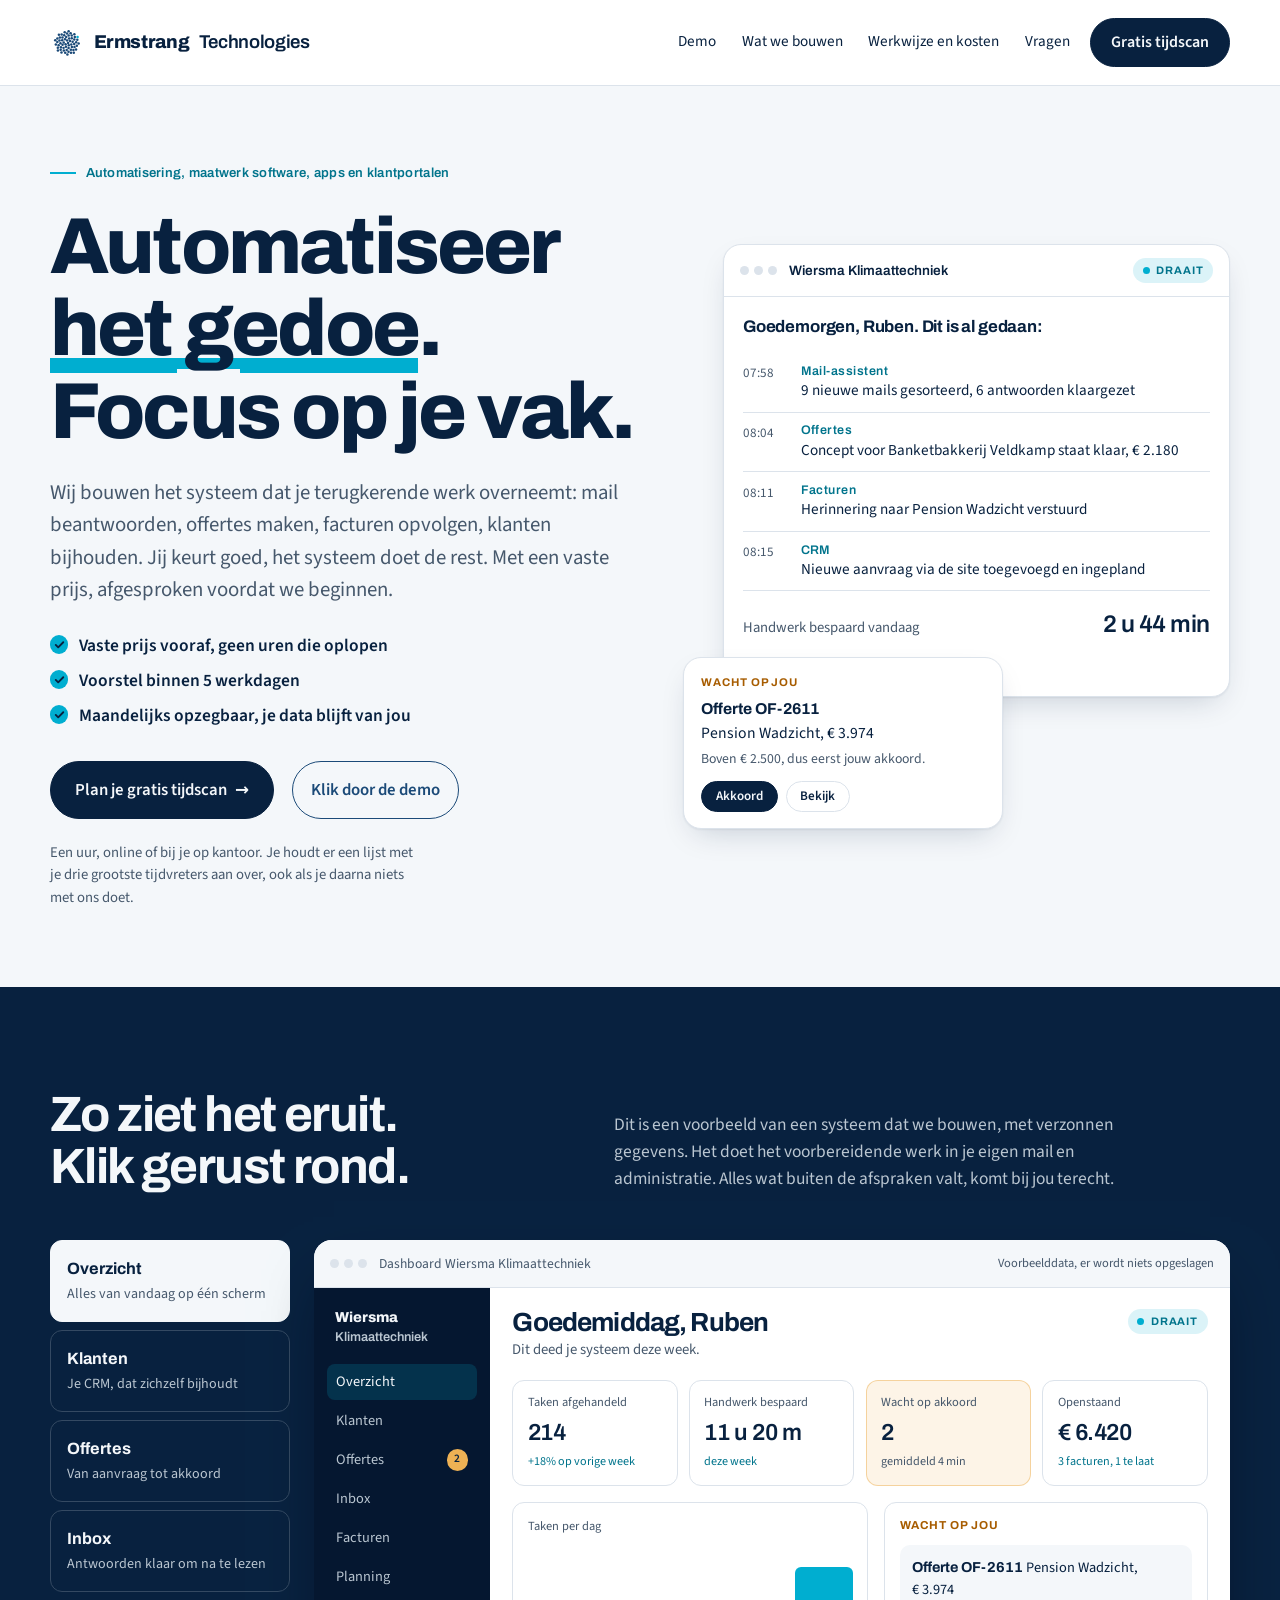
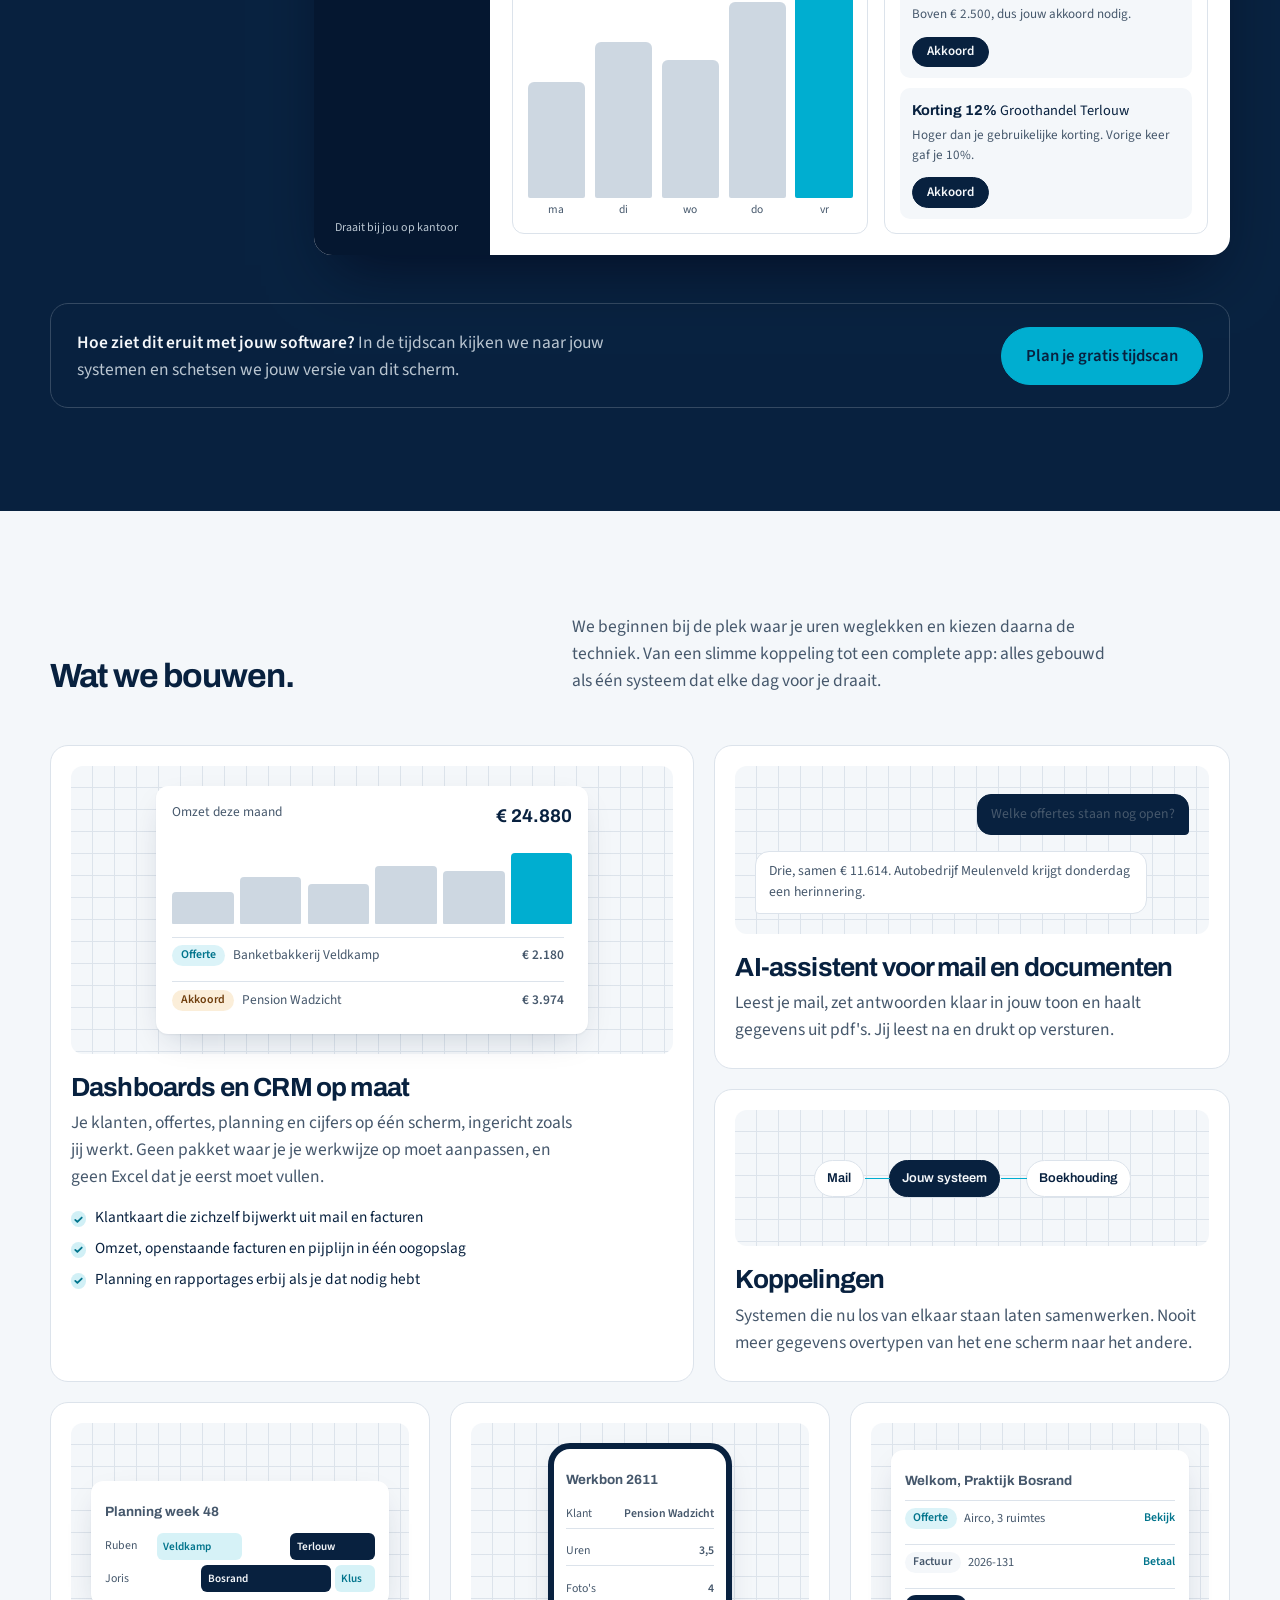
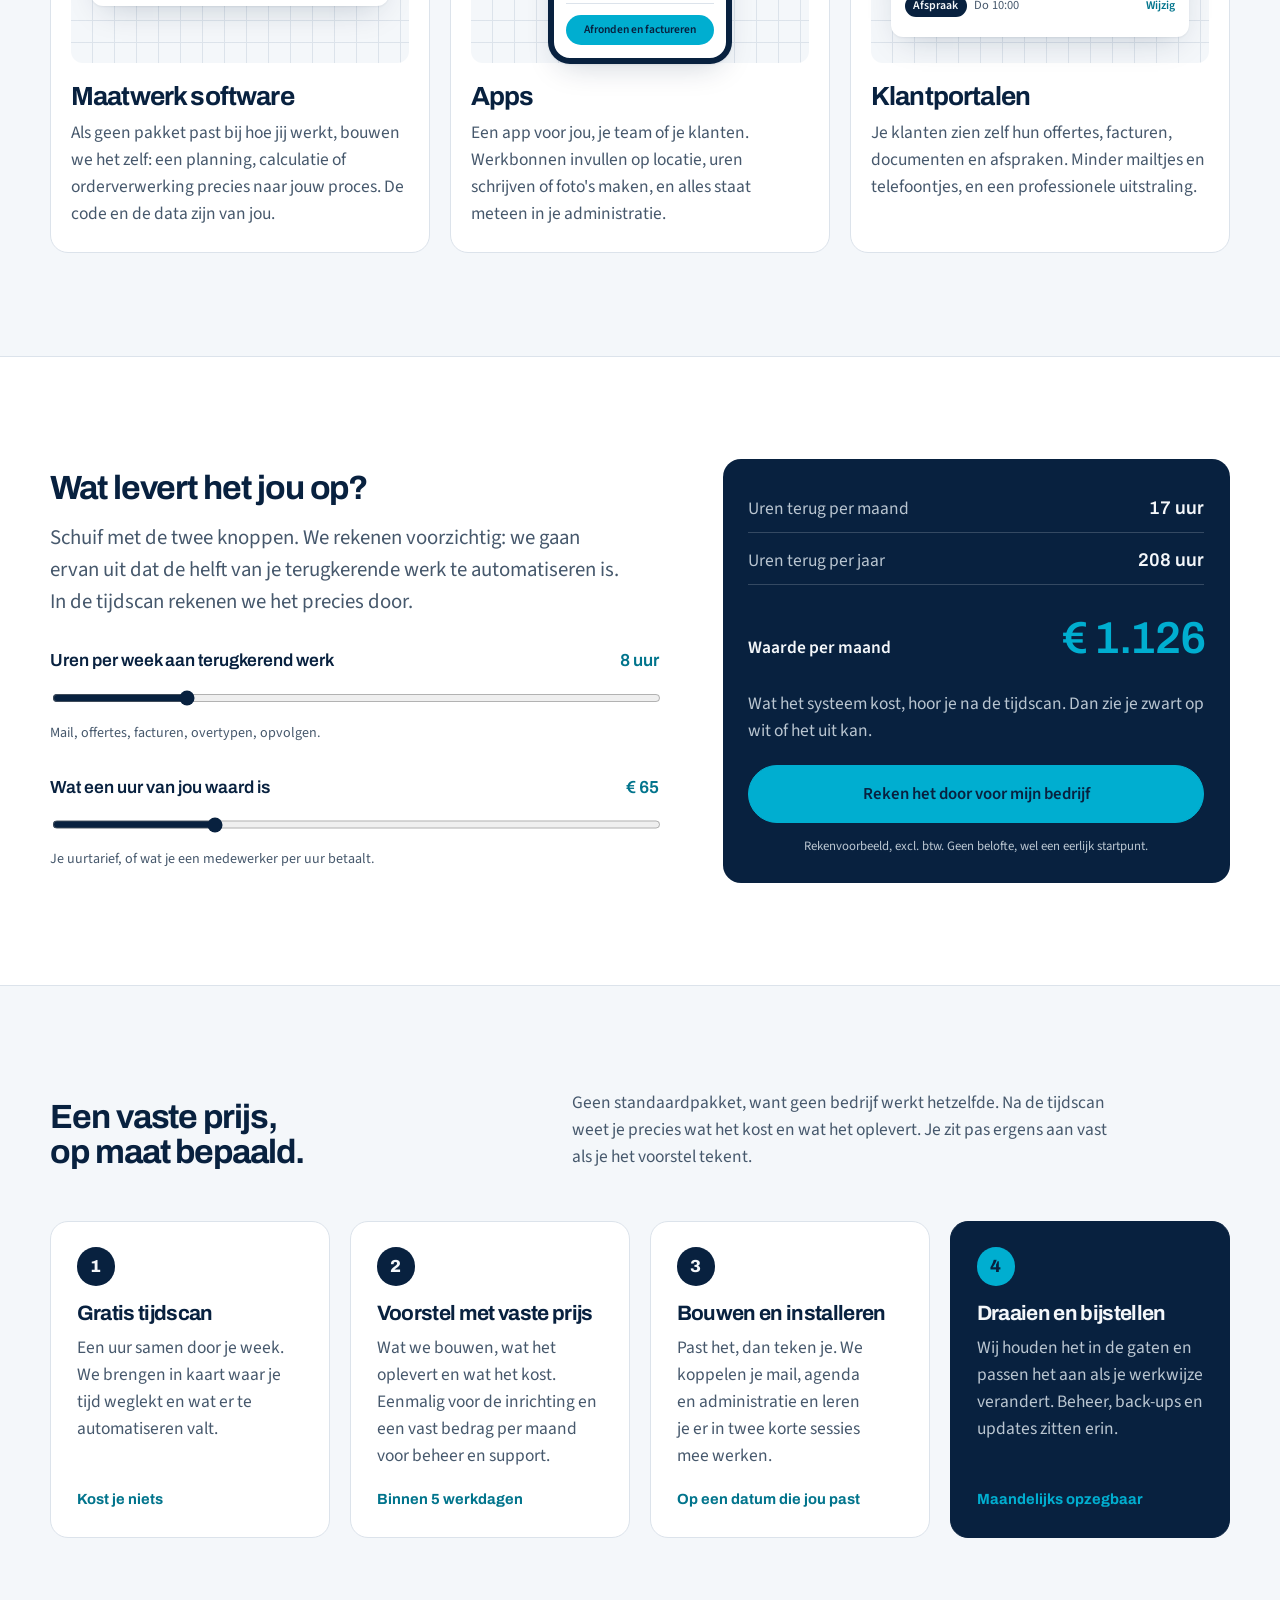
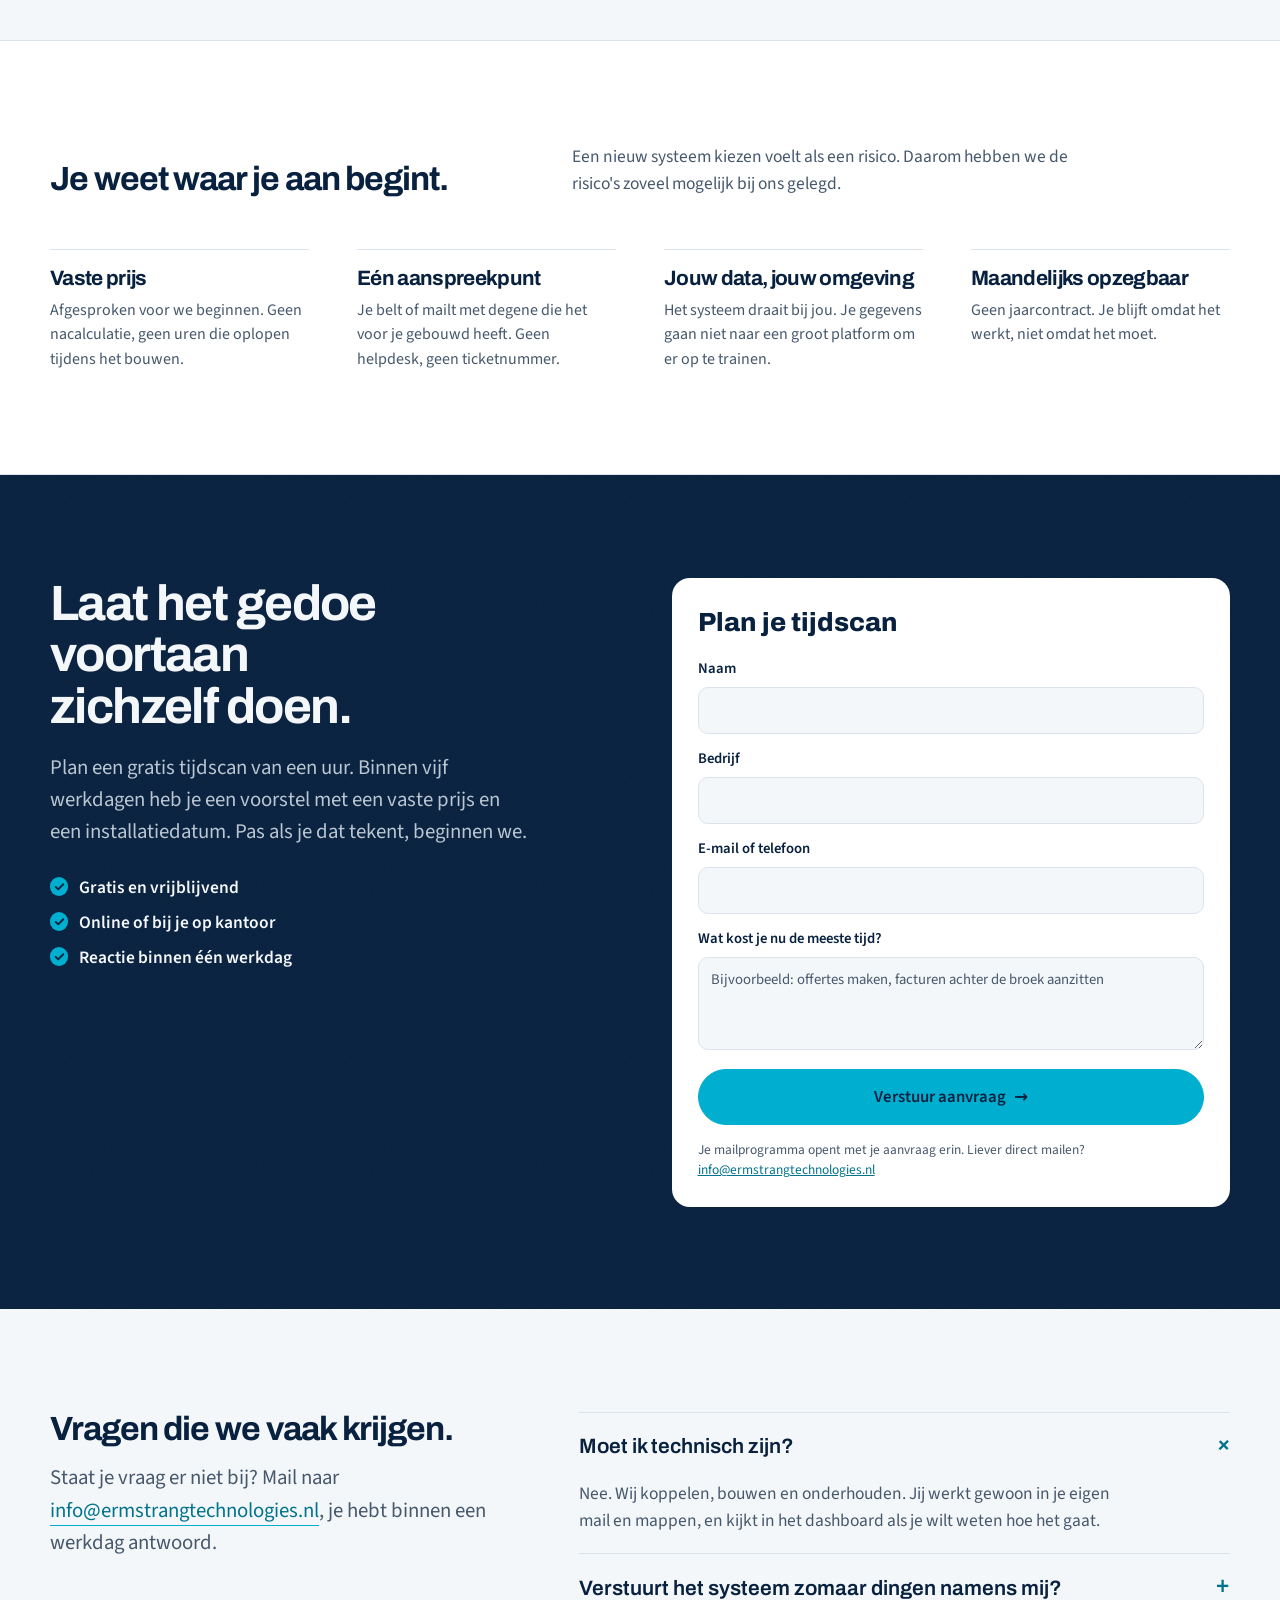
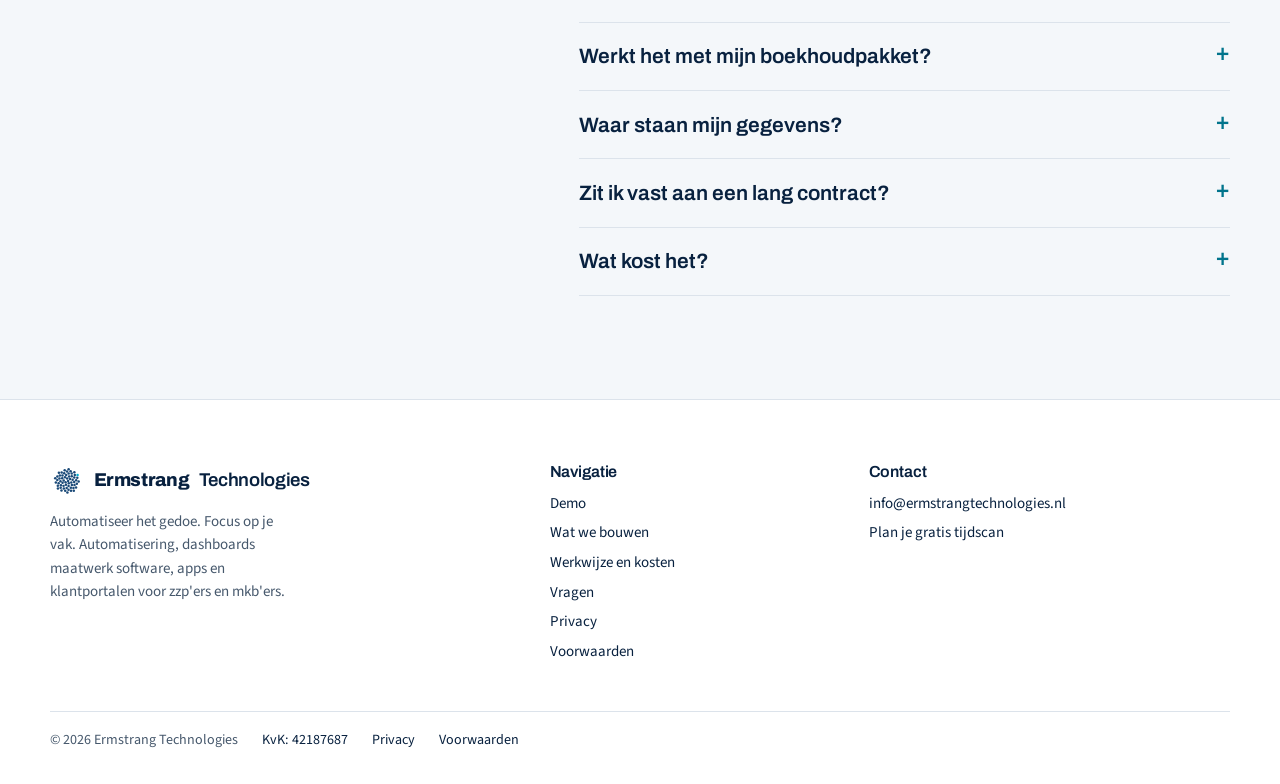
==== commit 6c391f9d: "Revert "Hero herontworpen: gecentreerde kop en klikbare werkweek (nu / met systeem) in plaats van sy" ====
--- a/index.html
+++ b/index.html
@@ -91,63 +91,53 @@
 <main id="main">
 
   <!-- 1. hero -->
-  <section class="hero3">
-    <div class="wrap">
-      <p class="kicker kicker--c">Automatisering, maatwerk software, apps en klantportalen</p>
-      <h1>Automatiseer het gedoe.<span>Focus op je vak.</span></h1>
-      <p class="lede hero3__lede">Wij bouwen het systeem dat je terugkerende werk overneemt, voor een vaste prijs
-        die vooraf vaststaat. Jij houdt de tijd over voor wat je écht goed kunt.</p>
-      <p class="hero__actions hero3__actions">
+  <section class="wrap hero2">
+    <div class="hero2__copy">
+      <p class="kicker">Automatisering, maatwerk software, apps en klantportalen</p>
+      <h1>Automatiseer <mark>het gedoe</mark>. Focus op je vak.</h1>
+      <p class="lede hero2__lede">Wij bouwen het systeem dat je terugkerende werk overneemt: mail
+        beantwoorden, offertes maken, facturen opvolgen, klanten bijhouden. Jij keurt goed, het
+        systeem doet de rest. Met een vaste prijs, afgesproken voordat we beginnen.</p>
+      <ul class="checks">
+        <li>Vaste prijs vooraf, geen uren die oplopen</li>
+        <li>Voorstel binnen 5 werkdagen</li>
+        <li>Maandelijks opzegbaar, je data blijft van jou</li>
+      </ul>
+      <p class="hero__actions">
         <a class="btn btn--lg" href="#start">Plan je gratis tijdscan <span aria-hidden="true">→</span></a>
-        <a class="hero3__link" href="#demo">Of klik eerst door de demo</a>
+        <a class="btn btn--ghost btn--lg" href="#demo">Klik door de demo</a>
       </p>
-
-      <figure class="week" data-state="nu" aria-label="Voorbeeld: een werkweek voor en na het systeem">
-        <div class="week__head">
-          <p class="week__title">Een werkweek bij Wiersma Klimaattechniek</p>
-          <div class="week__tog" role="group" aria-label="Weergave">
-            <button type="button" data-set="nu" aria-pressed="true">Nu</button>
-            <button type="button" data-set="na" aria-pressed="false">Met je systeem</button>
-          </div>
+      <p class="hero2__note">Een uur, online of bij je op kantoor. Je houdt er een lijst met je drie
+        grootste tijdvreters aan over, ook als je daarna niets met ons doet.</p>
+    </div>
+
+    <div class="hero2__visual" aria-label="Voorbeeld: wat het systeem vanochtend deed">
+      <div class="pane pane--main" data-live>
+        <div class="pane__bar">
+          <span class="pane__dots" aria-hidden="true"><i></i><i></i><i></i></span>
+          <span>Wiersma Klimaattechniek</span>
+          <span class="pill pill--live">draait</span>
         </div>
-        <ul class="week__rows">
-        <li class="week__row" style="--vak:5;--ged:3;--ged2:1.5;--ter:1.5">
-          <span class="week__day">Maandag</span>
-          <span class="week__bar" aria-hidden="true"><i class="v"></i><i class="g" data-b="3 u" data-a="1,5 u"></i><i class="t" data-a="+1,5 u"></i></span>
-          <span class="sr-only">3 uur gedoe, met systeem 1,5 uur.</span>
-        </li>
-        <li class="week__row" style="--vak:5.5;--ged:2.5;--ged2:1;--ter:1.5">
-          <span class="week__day">Dinsdag</span>
-          <span class="week__bar" aria-hidden="true"><i class="v"></i><i class="g" data-b="2,5 u" data-a="1 u"></i><i class="t" data-a="+1,5 u"></i></span>
-          <span class="sr-only">2,5 uur gedoe, met systeem 1 uur.</span>
-        </li>
-        <li class="week__row" style="--vak:5;--ged:3;--ged2:1.5;--ter:1.5">
-          <span class="week__day">Woensdag</span>
-          <span class="week__bar" aria-hidden="true"><i class="v"></i><i class="g" data-b="3 u" data-a="1,5 u"></i><i class="t" data-a="+1,5 u"></i></span>
-          <span class="sr-only">3 uur gedoe, met systeem 1,5 uur.</span>
-        </li>
-        <li class="week__row" style="--vak:6;--ged:2;--ged2:1;--ter:1">
-          <span class="week__day">Donderdag</span>
-          <span class="week__bar" aria-hidden="true"><i class="v"></i><i class="g" data-b="2 u" data-a="1 u"></i><i class="t" data-a="+1 u"></i></span>
-          <span class="sr-only">2 uur gedoe, met systeem 1 uur.</span>
-        </li>
-        <li class="week__row" style="--vak:5.5;--ged:2.5;--ged2:1;--ter:1.5">
-          <span class="week__day">Vrijdag</span>
-          <span class="week__bar" aria-hidden="true"><i class="v"></i><i class="g" data-b="2,5 u" data-a="1 u"></i><i class="t" data-a="+1,5 u"></i></span>
-          <span class="sr-only">2,5 uur gedoe, met systeem 1 uur.</span>
-        </li>
-        </ul>
-        <div class="week__legend" aria-hidden="true">
-          <span><i class="lg lg--v"></i>Je vak</span>
-          <span><i class="lg lg--g"></i>Gedoe</span>
-          <span class="week__lg-t"><i class="lg lg--t"></i>Extra tijd voor je vak</span>
+        <div class="pane__body">
+          <p class="pane__hello">Goedemorgen, Ruben. Dit is al gedaan:</p>
+          <ol class="feed">
+            <li><time>07:58</time><span><b>Mail-assistent</b> 9 nieuwe mails gesorteerd, 6 antwoorden klaargezet</span></li>
+            <li><time>08:04</time><span><b>Offertes</b> Concept voor Banketbakkerij Veldkamp staat klaar, € 2.180</span></li>
+            <li><time>08:11</time><span><b>Facturen</b> Herinnering naar Pension Wadzicht verstuurd</span></li>
+            <li><time>08:15</time><span><b>CRM</b> Nieuwe aanvraag via de site toegevoegd en ingepland</span></li>
+          </ol>
+          <div class="pane__sum">
+            <span>Handwerk bespaard vandaag</span>
+            <strong><span data-count="164" data-format="hm">2 u 44 min</span></strong>
+          </div>
         </div>
-        <p class="week__sum">
-          <span class="week__sum-nu"><b>13 uur</b> per week gaat op aan gedoe.</span>
-          <span class="week__sum-na"><b>7 uur terug</b> per week voor je vak, of voor vrije tijd.</span>
-        </p>
-        <figcaption class="week__note">Voorbeeld met verzonnen cijfers. In de tijdscan meten we jouw week.</figcaption>
-      </figure>
+      </div>
+      <div class="pane pane--float" role="group" aria-label="Wacht op jouw akkoord">
+        <p class="pane__label">Wacht op jou</p>
+        <p class="pane__ask"><b>Offerte OF-2611</b> Pension Wadzicht, € 3.974</p>
+        <p class="pane__why">Boven € 2.500, dus eerst jouw akkoord.</p>
+        <p class="pane__btns"><span class="mini-btn mini-btn--go">Akkoord</span><span class="mini-btn">Bekijk</span></p>
+      </div>
     </div>
   </section>
 
--- a/assets/css/style.css
+++ b/assets/css/style.css
@@ -800,53 +800,3 @@
 @media (max-width:980px){ .offer--three{grid-template-columns:1fr} }
 .offer--three .offer__art{height:15rem; min-height:0}
 .mini-plan__grid i{text-overflow:ellipsis}
-
-/* hero v3: gecentreerd, met een klikbare werkweek in plaats van een systeemkaart */
-.hero3{padding-block:clamp(3rem,7vw,5.5rem) clamp(3rem,6vw,4.5rem); text-align:center}
-.kicker--c{justify-content:center}
-.hero3 h1{margin-inline:auto; max-width:16ch}
-.hero3 h1 span{display:block; color:var(--cyan-ink)}
-.hero3__lede{margin:1.5rem auto 0; max-width:46ch}
-.hero3__actions{justify-content:center; margin-top:2rem}
-.hero3__link{font-family:var(--display); font-weight:700; color:var(--navy); text-decoration:underline; text-decoration-color:var(--cyan); text-decoration-thickness:2px; text-underline-offset:.3em}
-.hero3__link:hover{color:var(--cyan-ink)}
-.week{margin:clamp(2.5rem,5vw,3.5rem) auto 0; max-width:46rem; text-align:left; background:var(--surface); border:1px solid var(--hairline);
-  border-radius:var(--r-lg); box-shadow:var(--shadow); padding:clamp(1rem,3vw,1.6rem)}
-.week__head{display:flex; flex-wrap:wrap; gap:.75rem 1rem; justify-content:space-between; align-items:center}
-.week__title{font-family:var(--display); font-weight:700; font-size:1.02rem; color:var(--navy)}
-.week__tog{display:inline-flex; background:var(--paper); border:1px solid var(--hairline); border-radius:999px; padding:3px}
-.week__tog button{font:inherit; font-family:var(--display); font-weight:700; font-size:.86rem; border:0; background:none; color:var(--muted);
-  padding:.4rem .95rem; border-radius:999px; cursor:pointer}
-.week__tog button[aria-pressed="true"]{background:var(--navy); color:var(--on-navy)}
-.week__tog button:focus-visible{outline:2px solid var(--cyan); outline-offset:2px}
-html:not(.js) .week__tog{display:none}
-.week__rows{list-style:none; margin:1.2rem 0 0; padding:0; display:grid; gap:.6rem}
-.week__row{display:grid; grid-template-columns:5.6rem 1fr; align-items:center; gap:.75rem}
-.week__day{font-size:.9rem; color:var(--muted)}
-.week__bar{display:flex; height:2.15rem; border-radius:8px; overflow:hidden; background:var(--paper)}
-.week__bar i{display:flex; align-items:center; justify-content:center; flex:0 1 0; flex-grow:0; min-width:0; overflow:hidden; white-space:nowrap;
-  font-style:normal; font-size:.78rem; font-weight:700; transition:flex-grow .7s cubic-bezier(.2,.7,.2,1)}
-.week__bar .v{flex-grow:var(--vak); background:var(--navy)}
-.week__bar .g{flex-grow:var(--ged); background:var(--cyan); color:var(--navy)}
-.week__bar .g::after{content:attr(data-b)}
-.week__bar .t{flex-grow:0; background:repeating-linear-gradient(135deg,var(--navy) 0 5px,oklch(0.38 0.07 255) 5px 10px); color:var(--on-navy)}
-.week__bar .t::after{content:attr(data-a)}
-.week[data-state="na"] .g{flex-grow:var(--ged2)}
-.week[data-state="na"] .g::after{content:attr(data-a)}
-.week[data-state="na"] .t{flex-grow:var(--ter)}
-.week__legend{display:flex; flex-wrap:wrap; gap:.4rem 1.2rem; margin-top:1rem; font-size:.84rem; color:var(--muted); padding-left:6.35rem}
-.week__legend span{display:inline-flex; align-items:center; gap:.4rem}
-.lg{width:.8rem; height:.8rem; border-radius:3px; display:inline-block}
-.lg--v{background:var(--navy)} .lg--g{background:var(--cyan)}
-.lg--t{background:repeating-linear-gradient(135deg,var(--navy) 0 3px,oklch(0.38 0.07 255) 3px 6px)}
-.week__lg-t{visibility:hidden}
-.week[data-state="na"] .week__lg-t{visibility:visible}
-.week__sum{margin-top:1rem; padding-top:.9rem; border-top:1px solid var(--hairline); font-size:1.02rem; min-height:1.6em}
-.week__sum b{font-family:var(--display); font-size:1.2rem; color:var(--navy)}
-.week__sum-na{display:none}
-.week[data-state="na"] .week__sum-nu{display:none}
-.week[data-state="na"] .week__sum-na{display:inline}
-.week__note{margin-top:.5rem; font-size:.8rem; color:var(--muted)}
-.sr-only{position:absolute; width:1px; height:1px; overflow:hidden; clip:rect(0 0 0 0); white-space:nowrap}
-@media (max-width:560px){ .week__row{grid-template-columns:1fr; gap:.25rem} .week__legend{padding-left:0} }
-@media (prefers-reduced-motion:reduce){ .week__bar i{transition:none} }
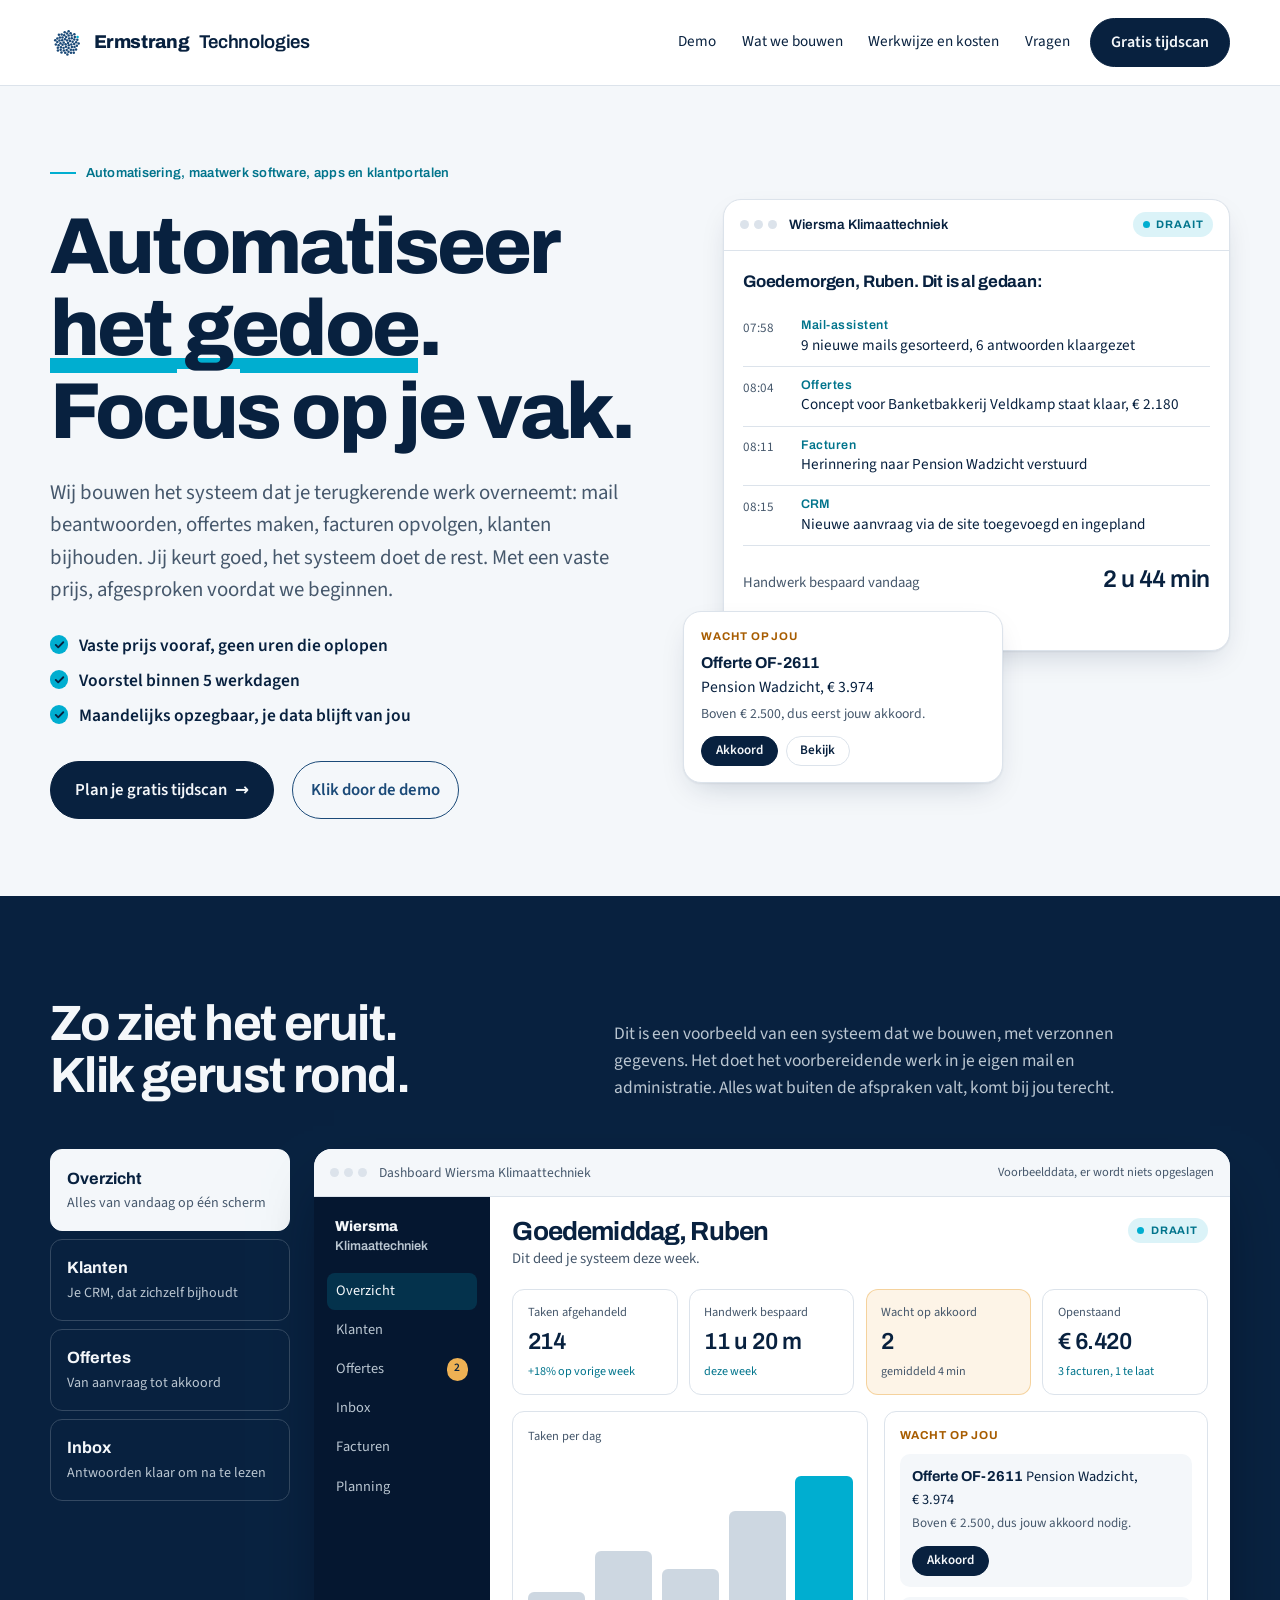
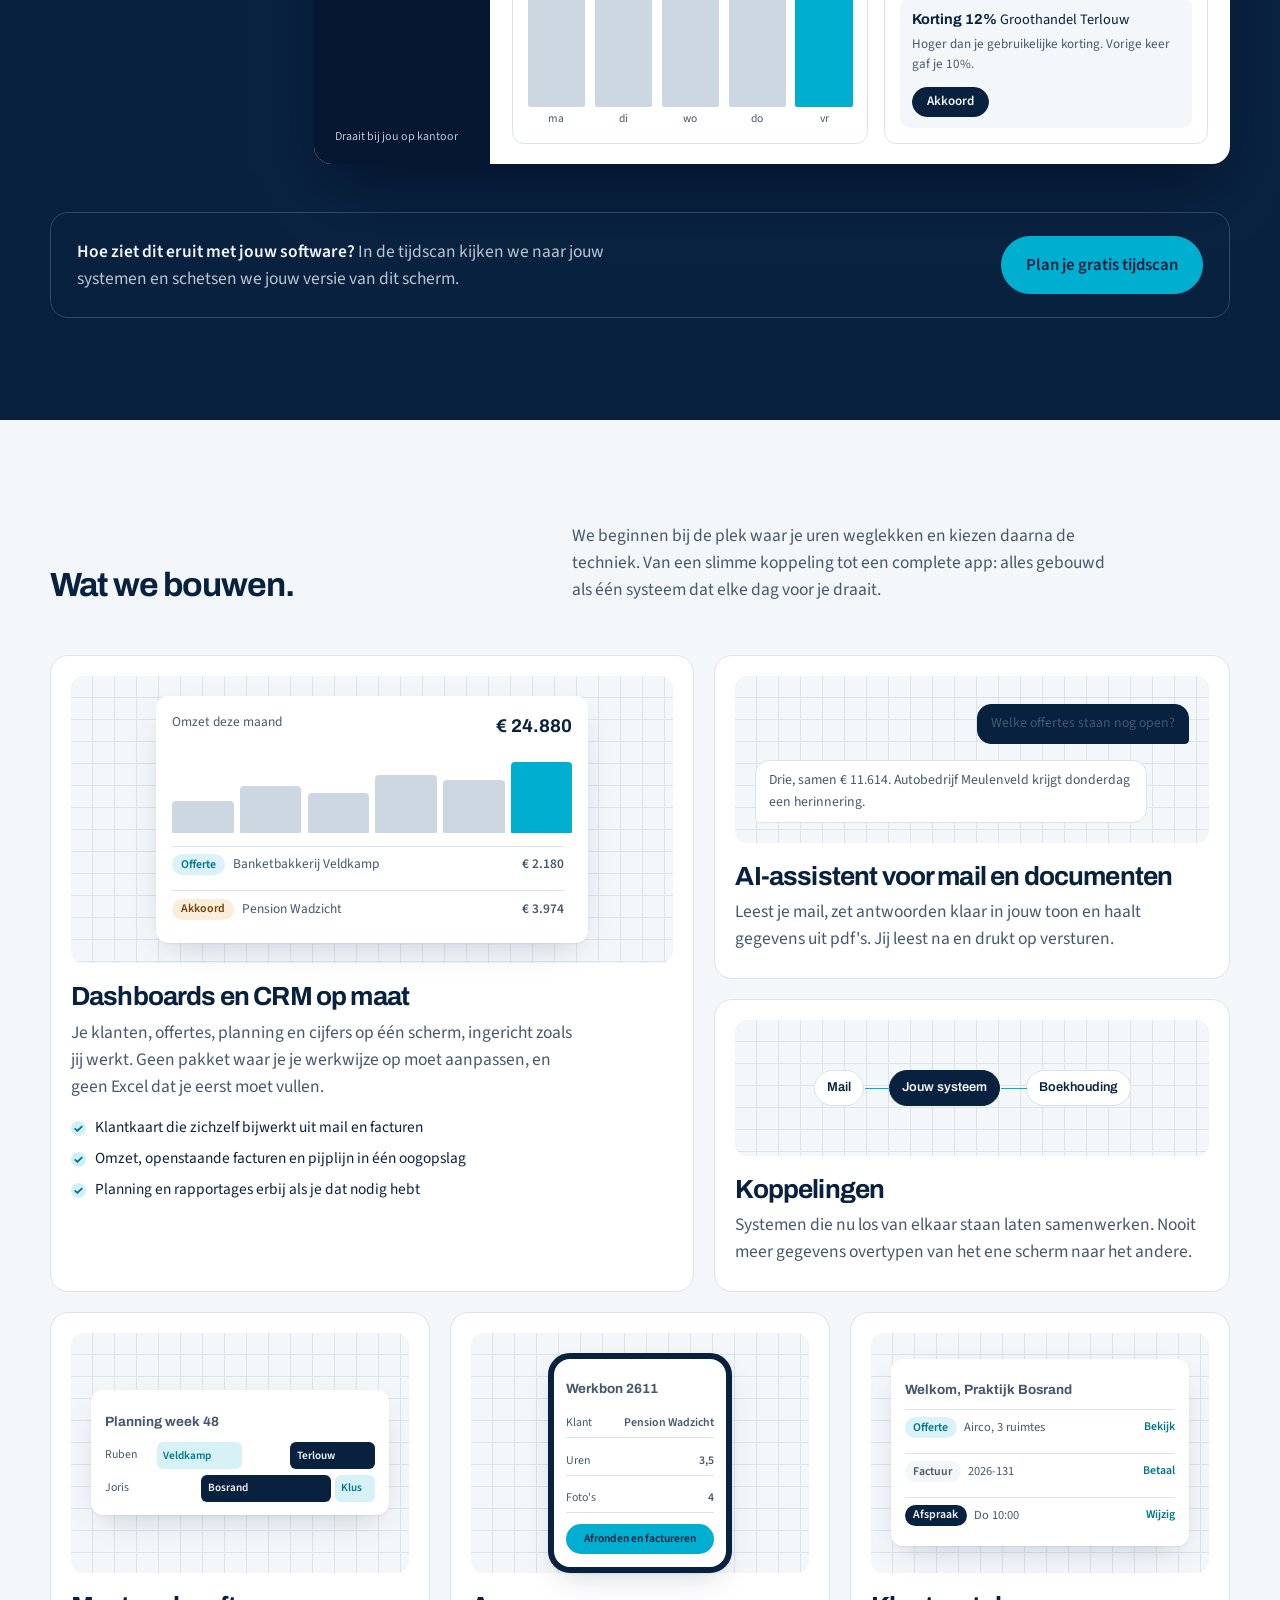
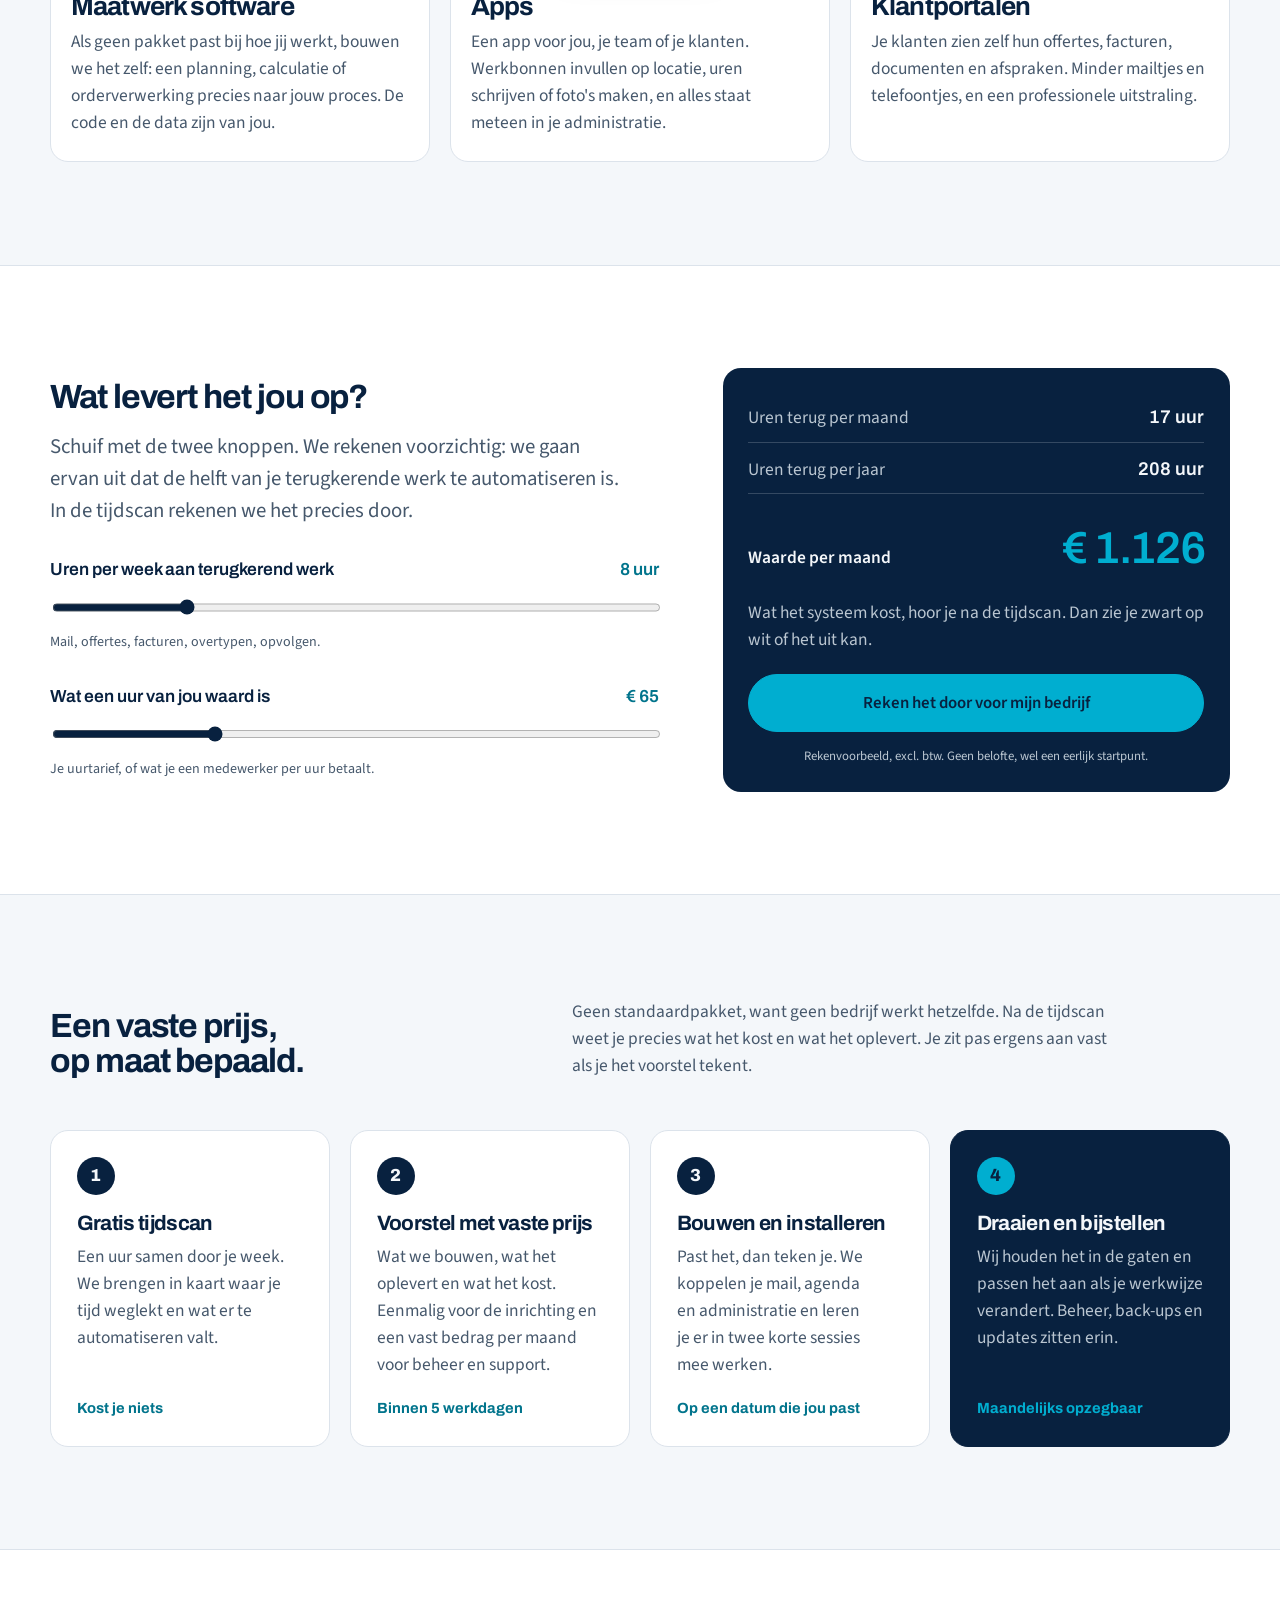
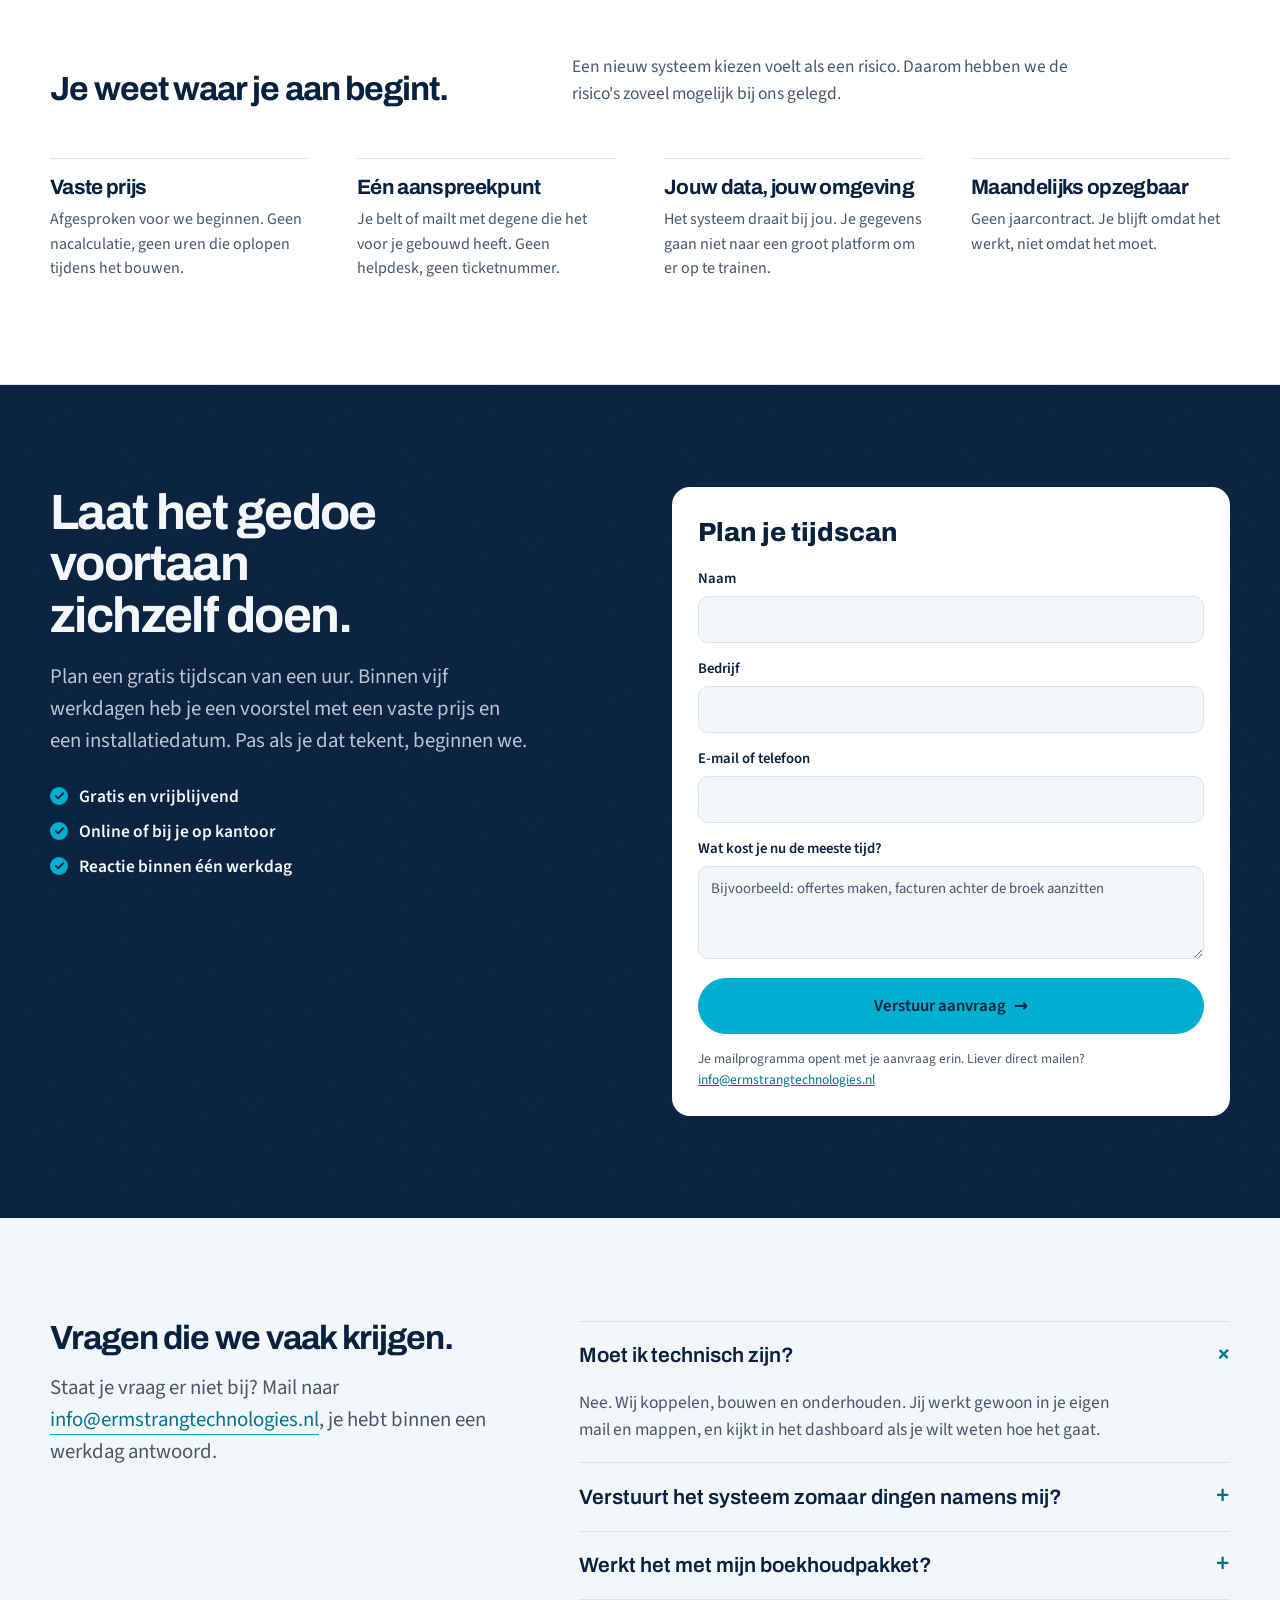
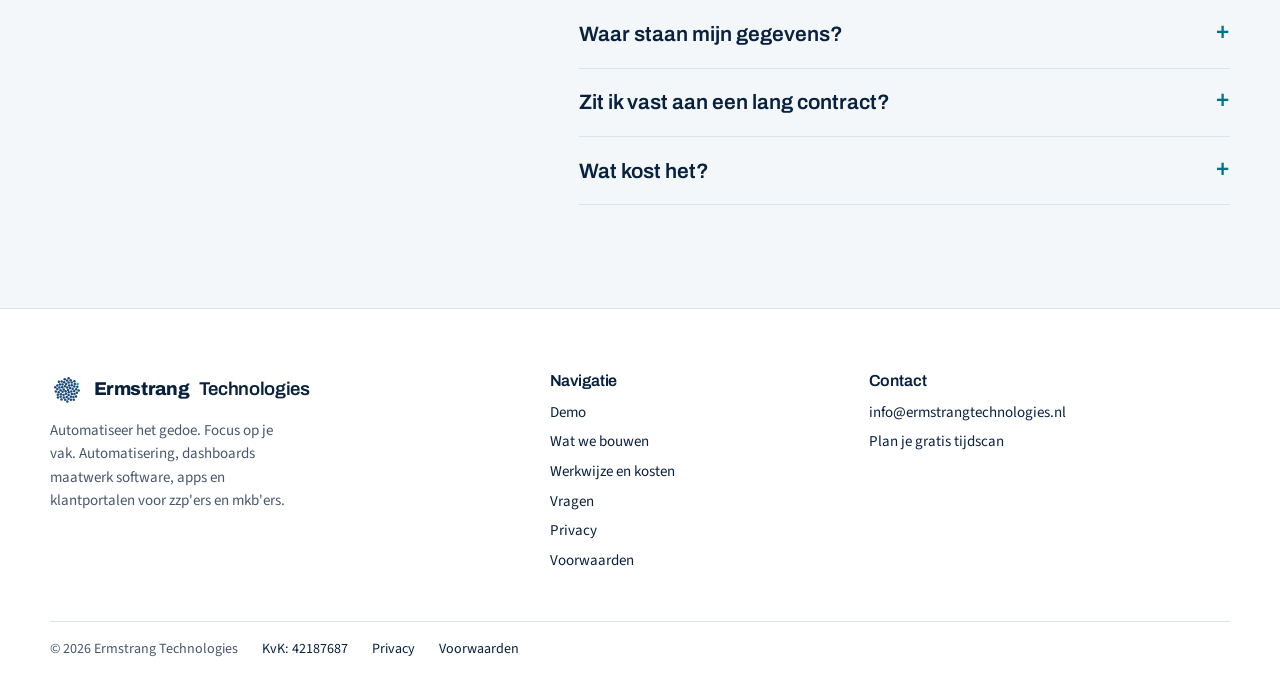
==== commit 1981982d: "Toelichting onder de hero-knoppen verwijderd" ====
--- a/index.html
+++ b/index.html
@@ -107,8 +107,6 @@
         <a class="btn btn--lg" href="#start">Plan je gratis tijdscan <span aria-hidden="true">→</span></a>
         <a class="btn btn--ghost btn--lg" href="#demo">Klik door de demo</a>
       </p>
-      <p class="hero2__note">Een uur, online of bij je op kantoor. Je houdt er een lijst met je drie
-        grootste tijdvreters aan over, ook als je daarna niets met ons doet.</p>
     </div>
 
     <div class="hero2__visual" aria-label="Voorbeeld: wat het systeem vanochtend deed">
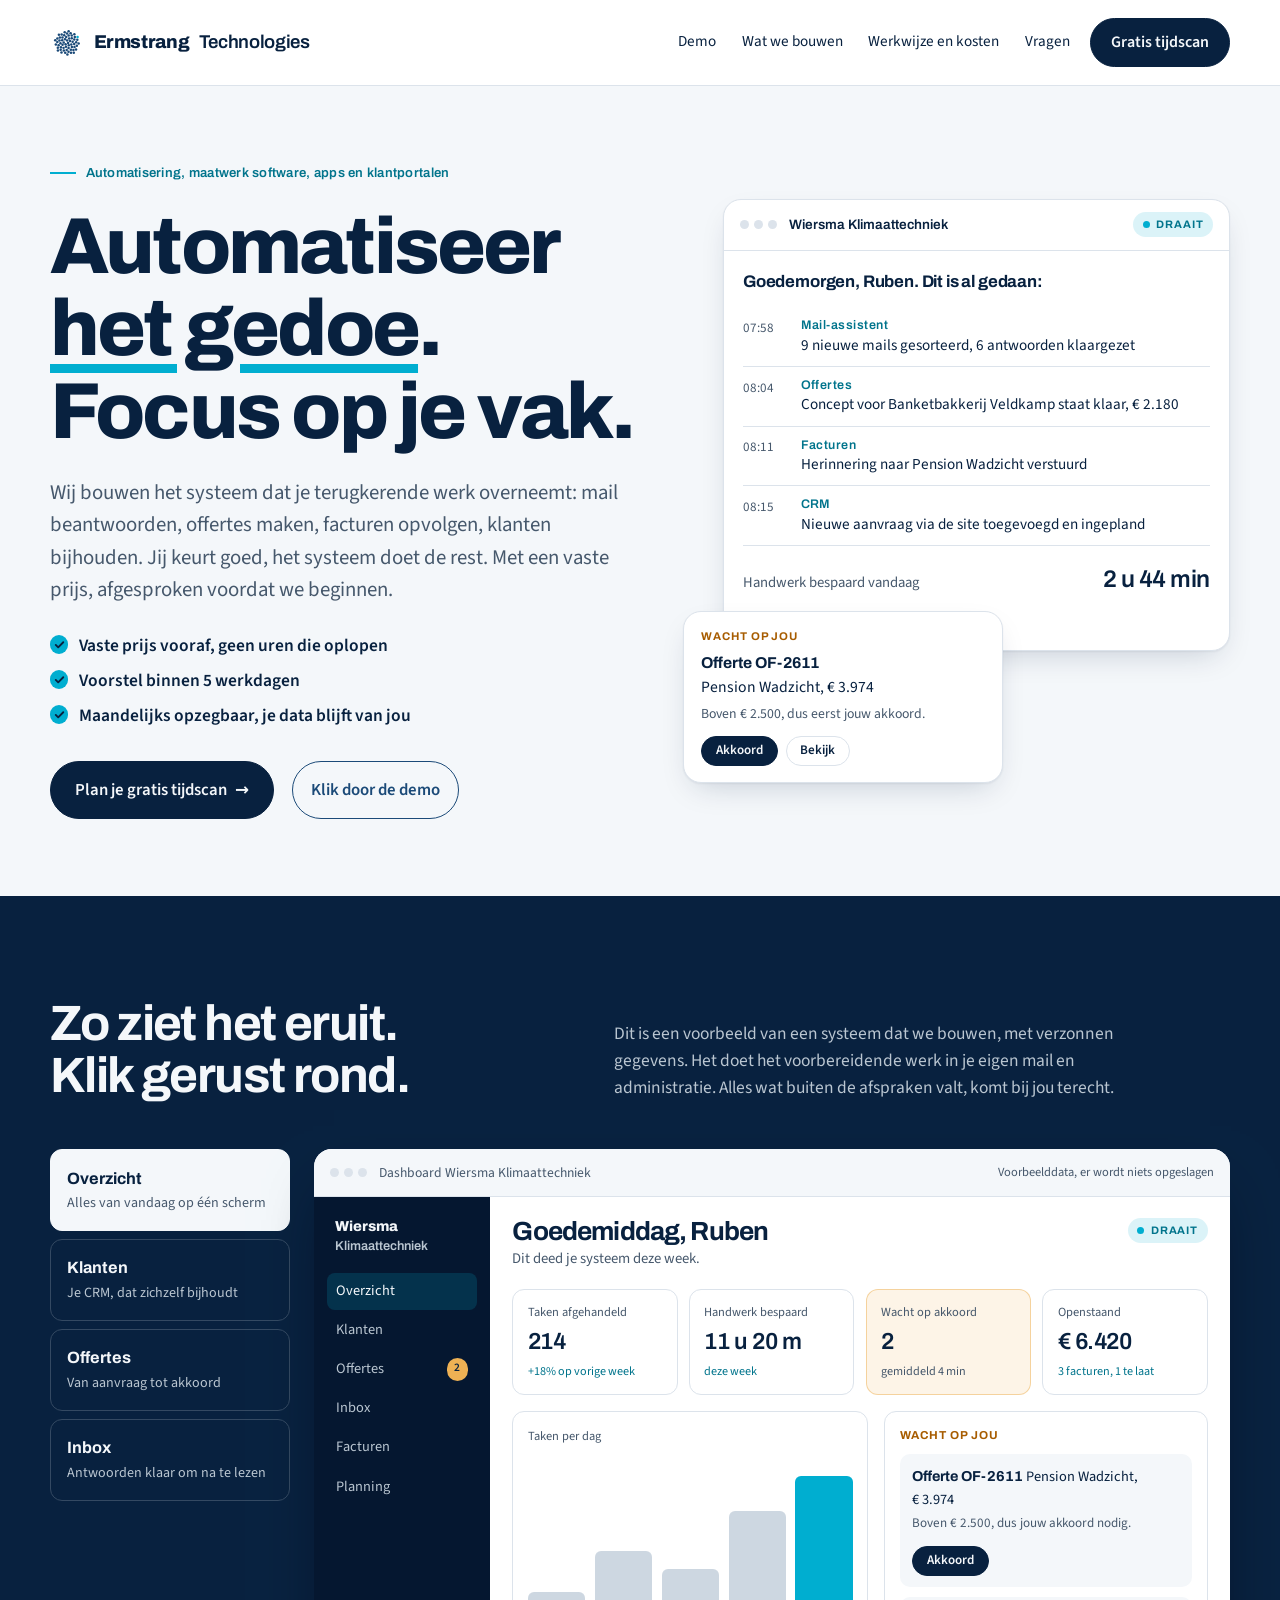
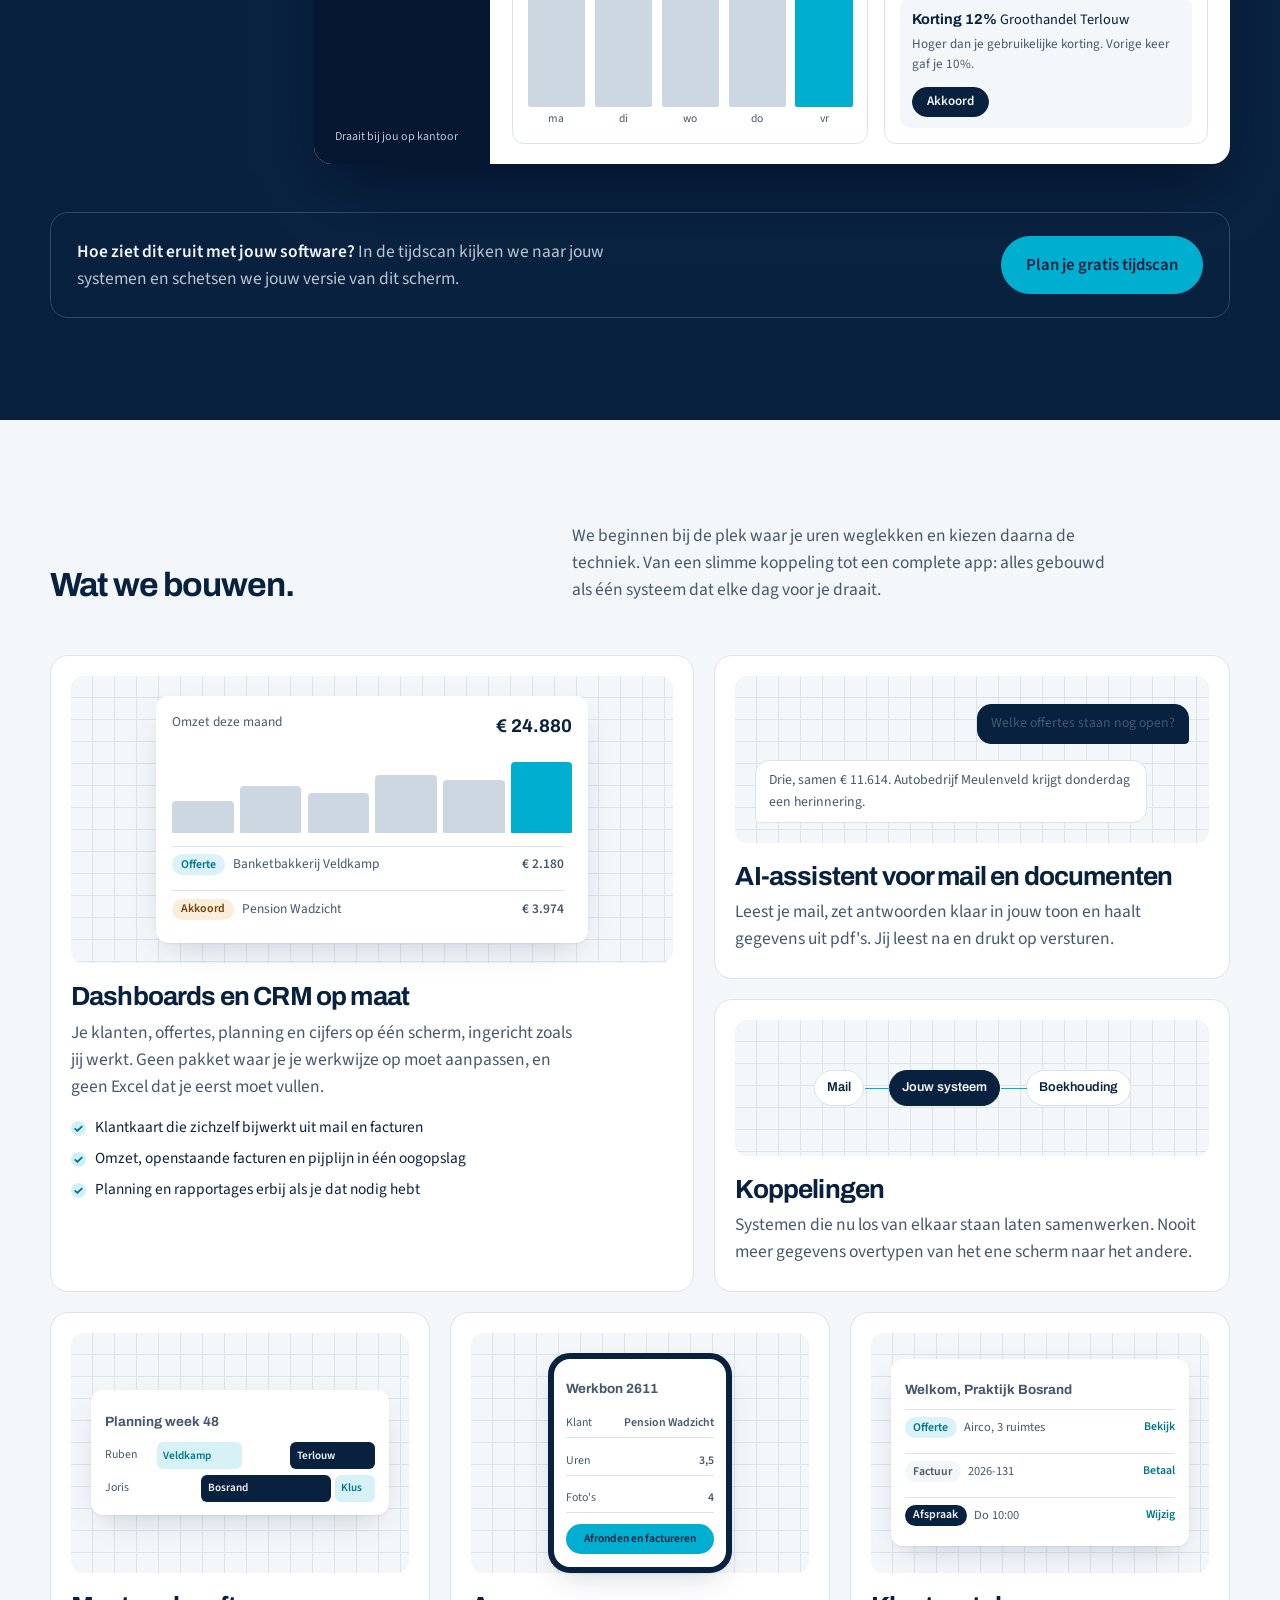
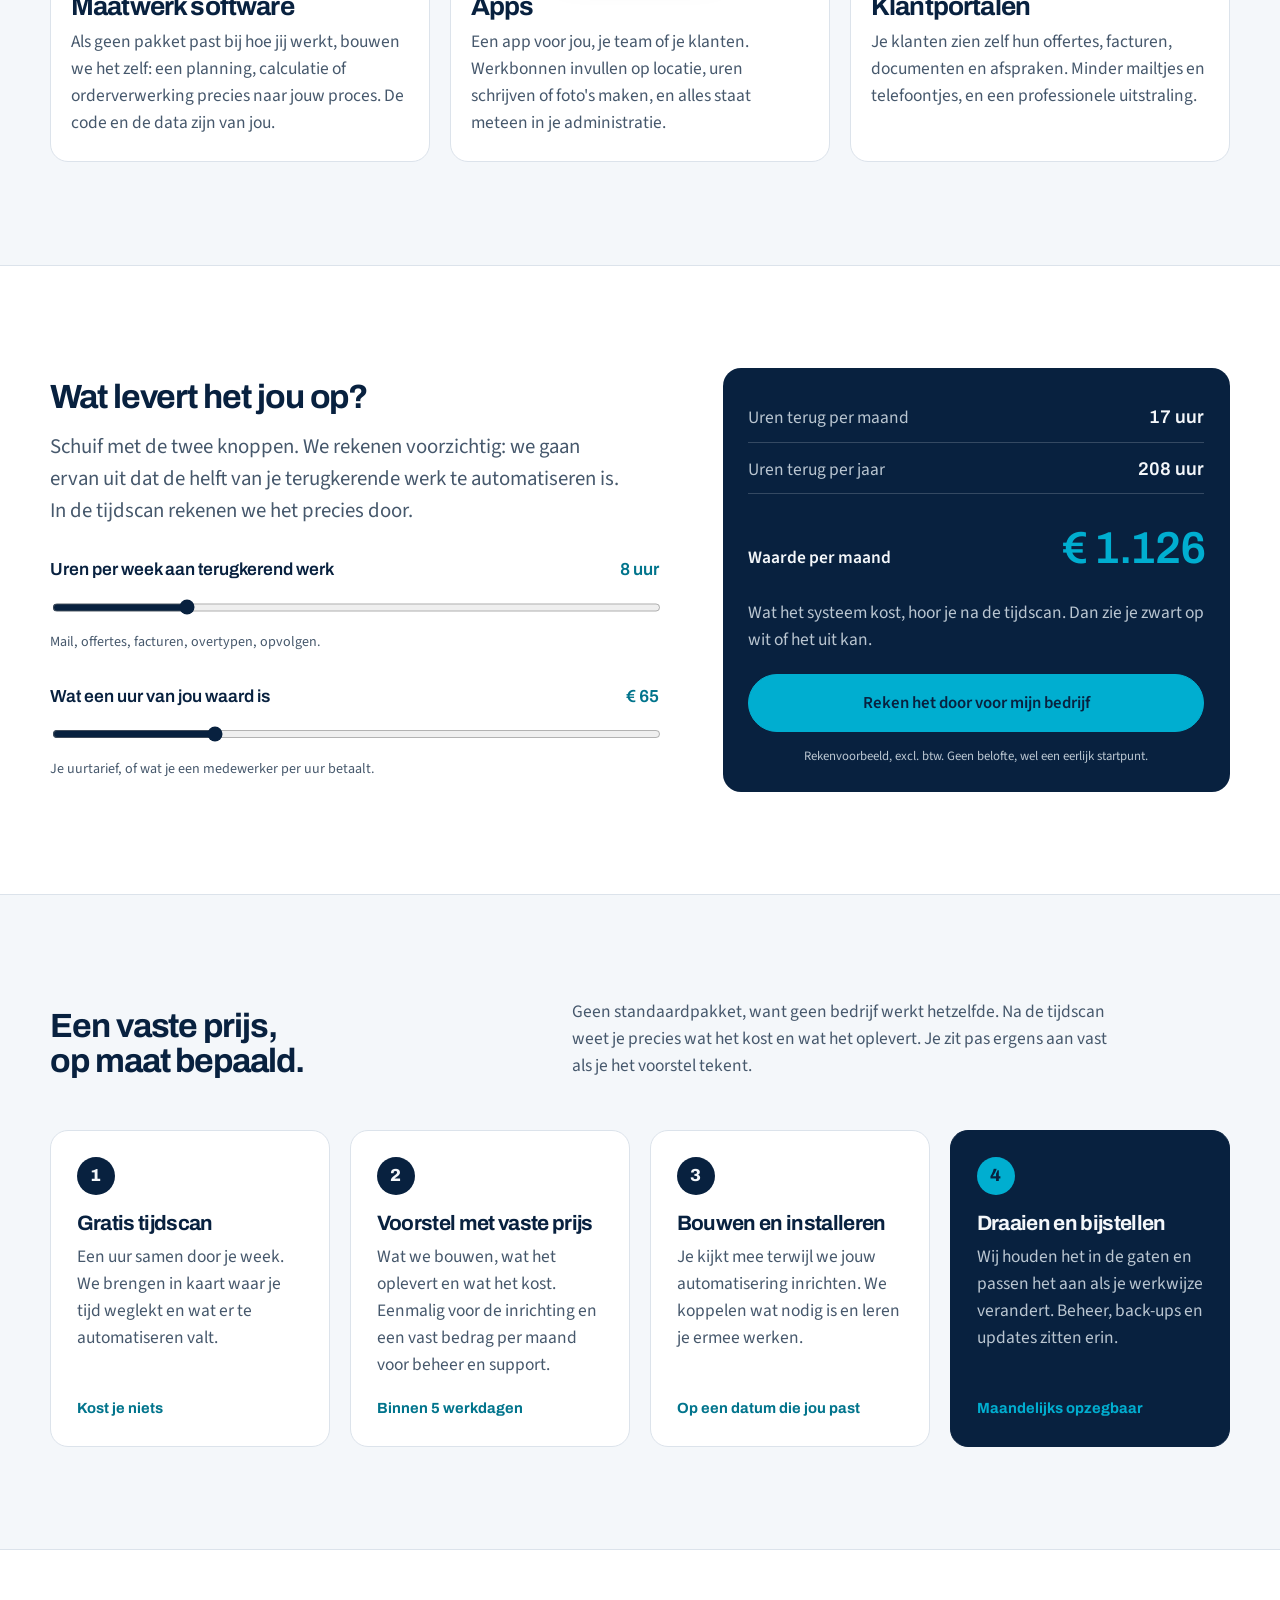
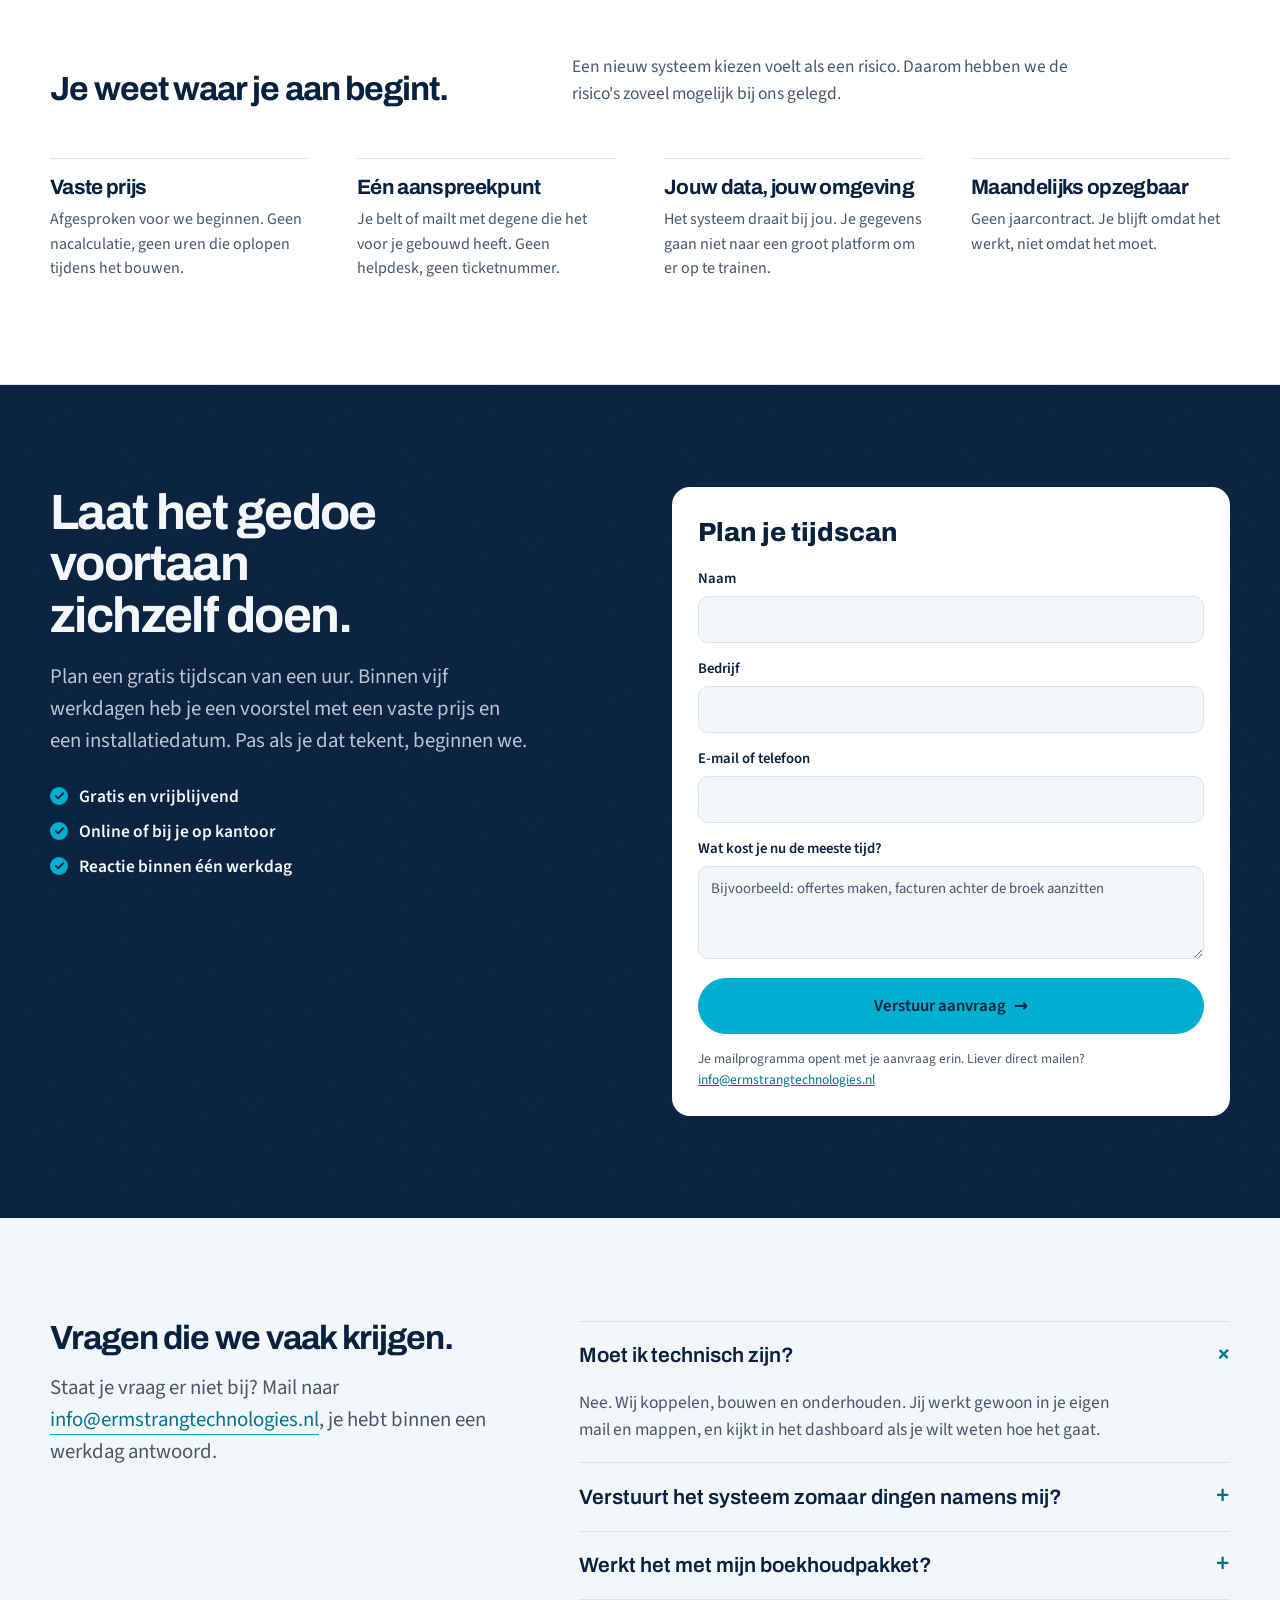
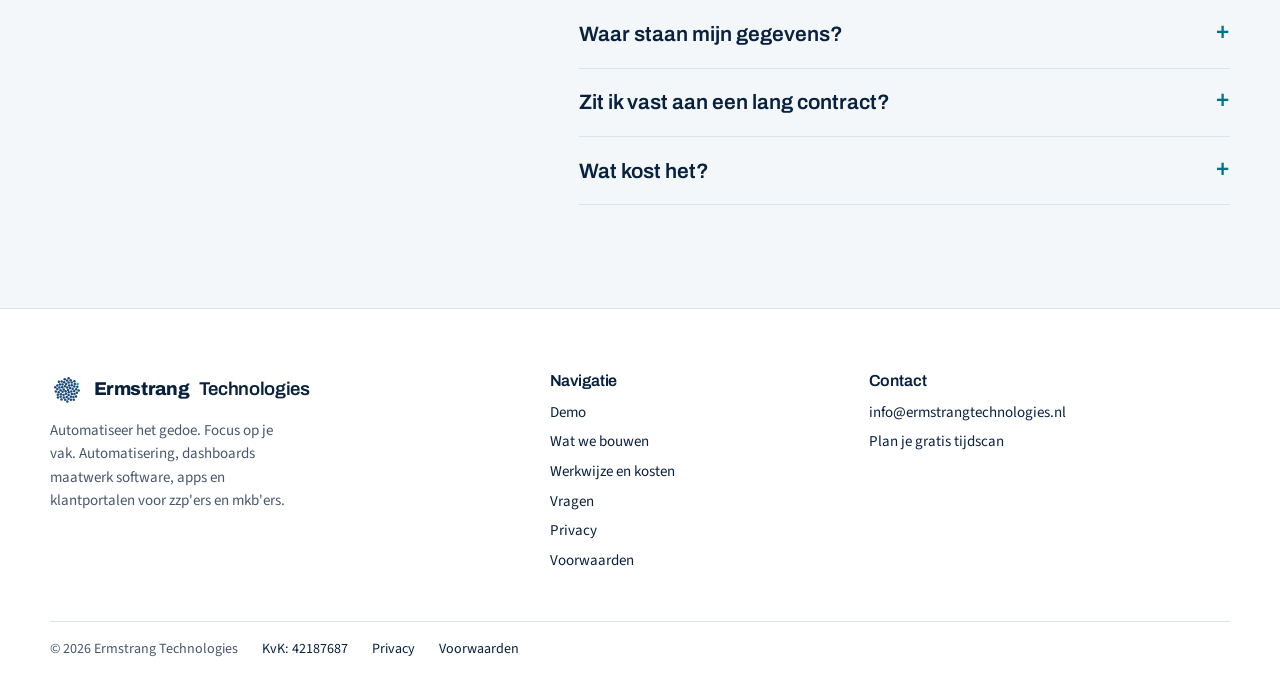
==== commit e69e690f: "Stap 3: meekijken, koppelen en leren werken in plaats van 'past het, dan teken je'" ====
--- a/index.html
+++ b/index.html
@@ -452,8 +452,8 @@
         <article class="cost__card" data-arm="rise">
           <span class="cost__num" aria-hidden="true">3</span>
           <h3>Bouwen en installeren</h3>
-          <p>Past het, dan teken je. We koppelen je mail, agenda en administratie en leren je er in twee
-            korte sessies mee werken.</p>
+          <p>Je kijkt mee terwijl we jouw automatisering inrichten. We koppelen wat nodig is en leren je
+            ermee werken.</p>
           <p class="cost__tag">Op een datum die jou past</p>
         </article>
         <article class="cost__card cost__card--dark" data-arm="rise">
--- a/assets/css/style.css
+++ b/assets/css/style.css
@@ -726,8 +726,6 @@
   html.js .feed li{opacity:1; transform:none; transition:none}
   html.js .scr.is-on{animation:none}
 }
-.home h1 mark{background:none; color:inherit; position:relative; white-space:nowrap}
-.home h1 mark::after{content:""; position:absolute; left:0; right:0; bottom:.04em; height:.14em; background:var(--cyan); z-index:-1}
 /* hero: zwevende akkoordkaart overlapt alleen de lege onderrand van het paneel */
 .hero2__visual{padding-bottom:8.5rem}
 .pane--main .pane__body{padding-bottom:3.25rem}
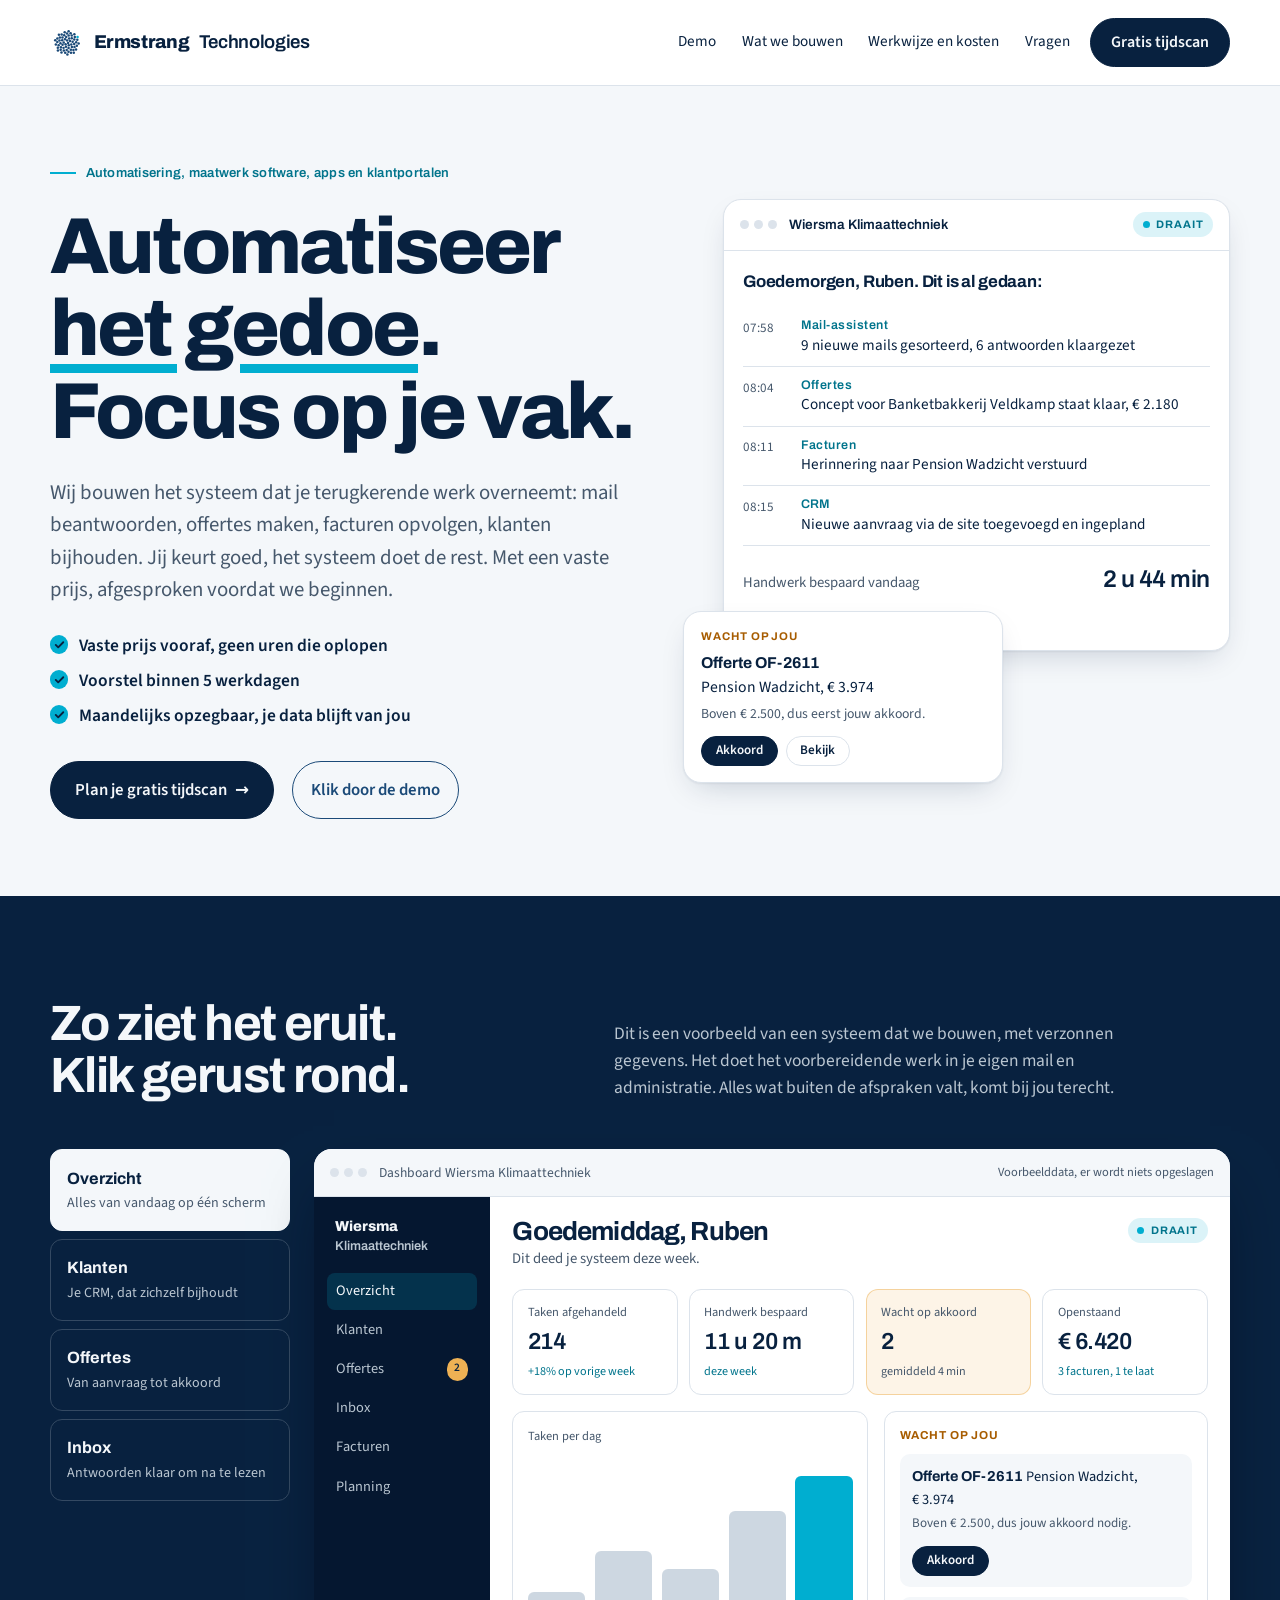
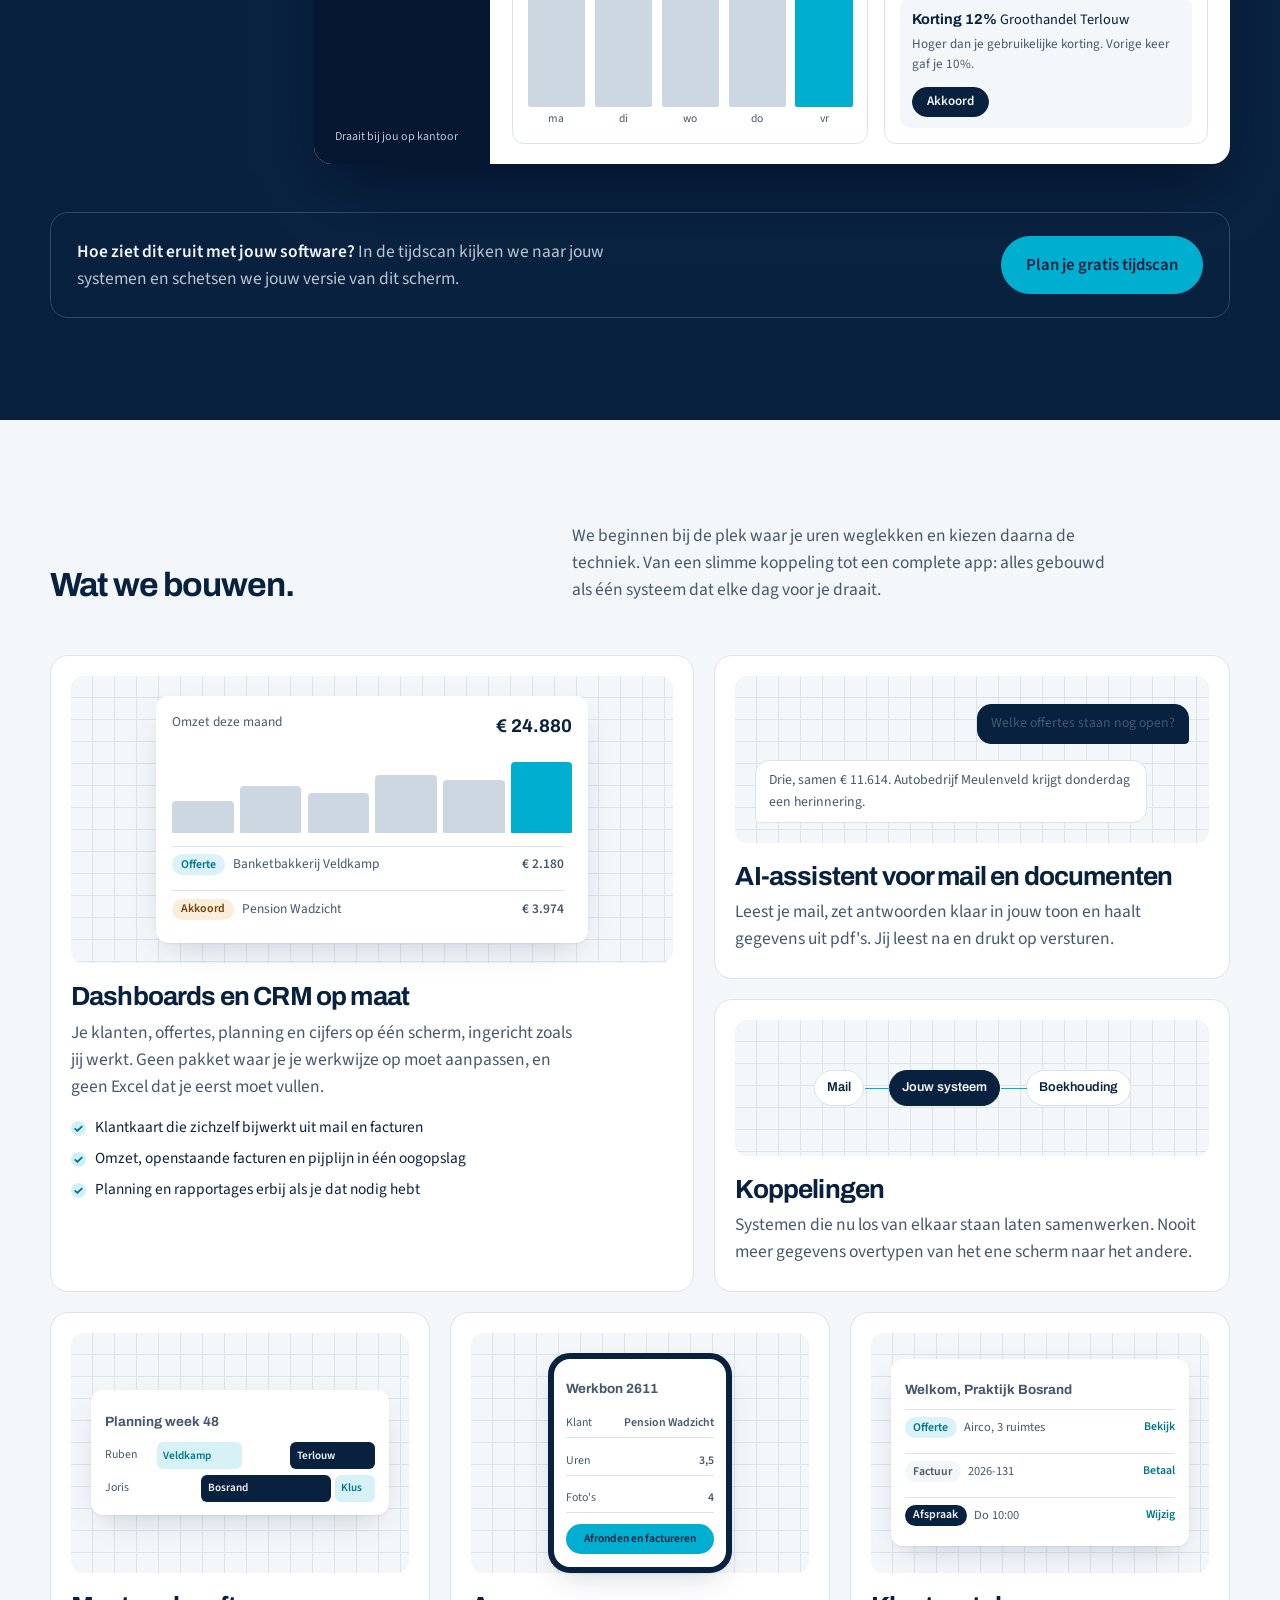
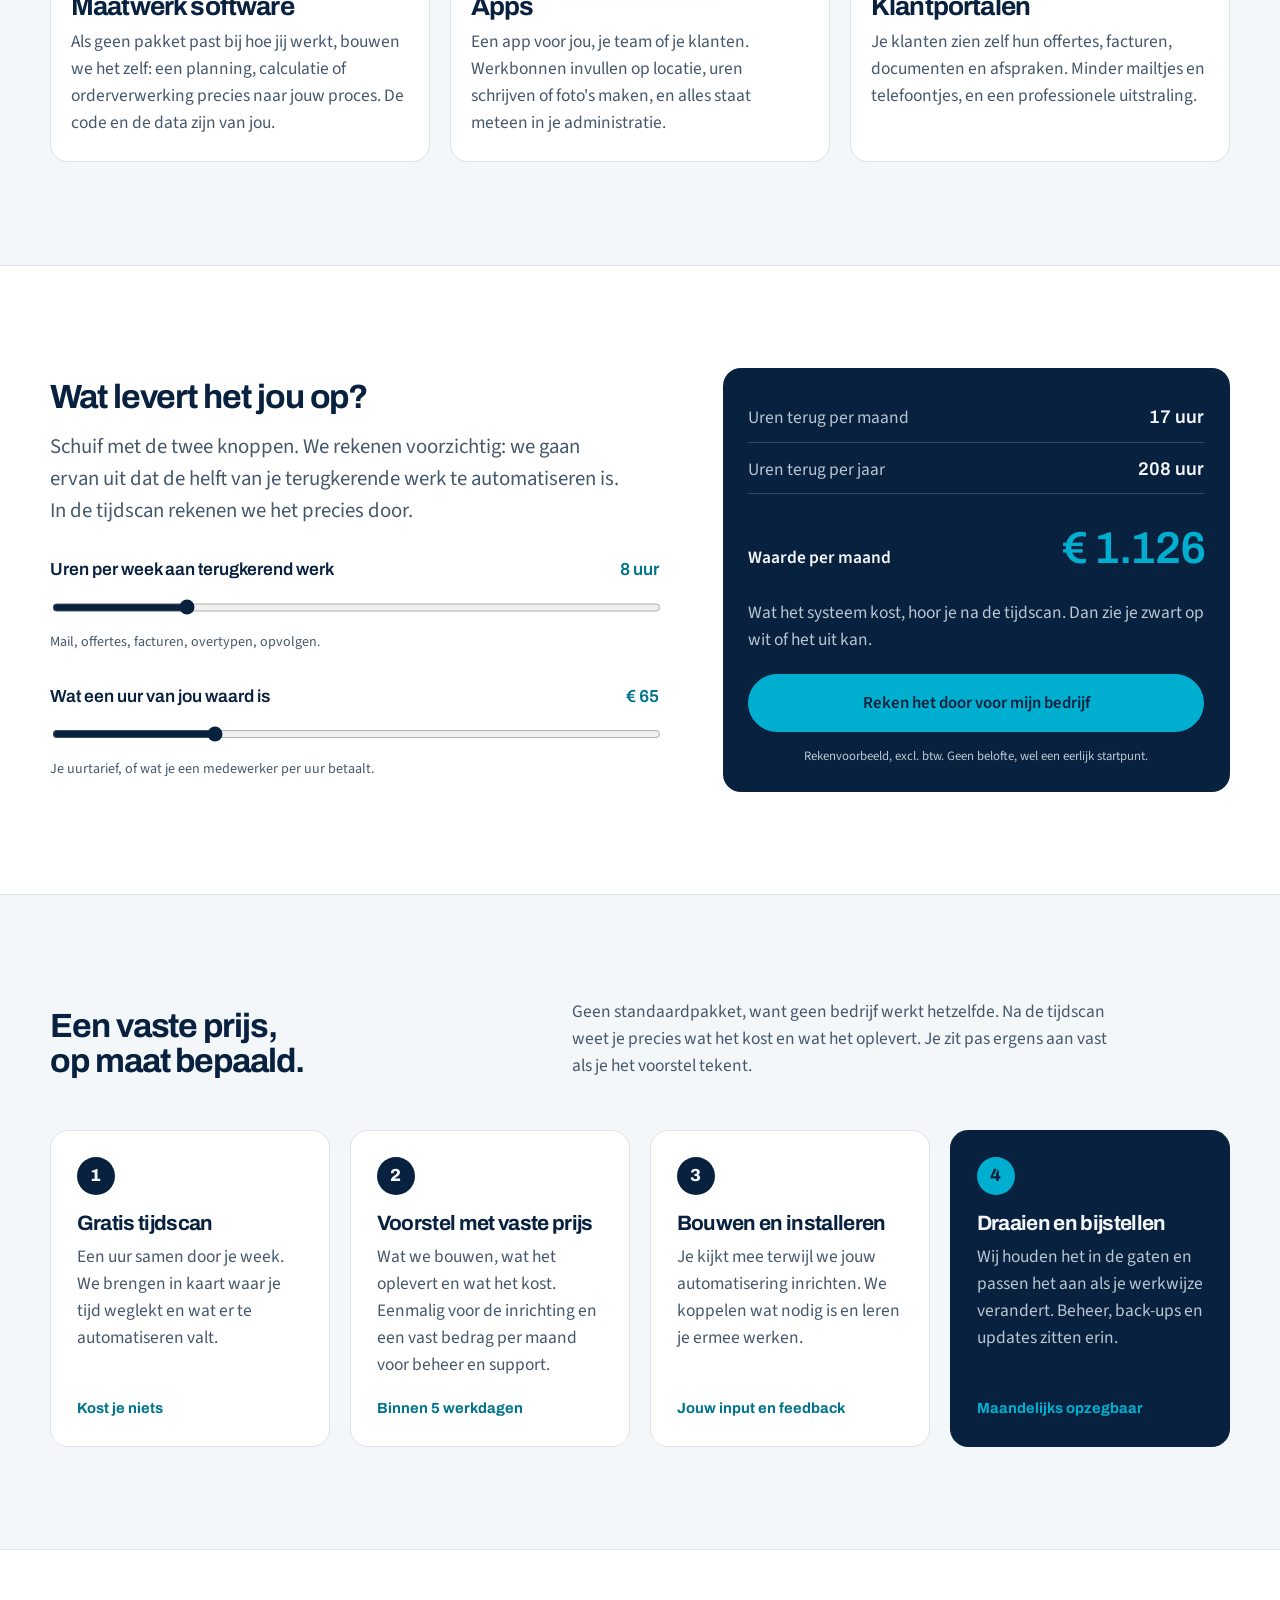
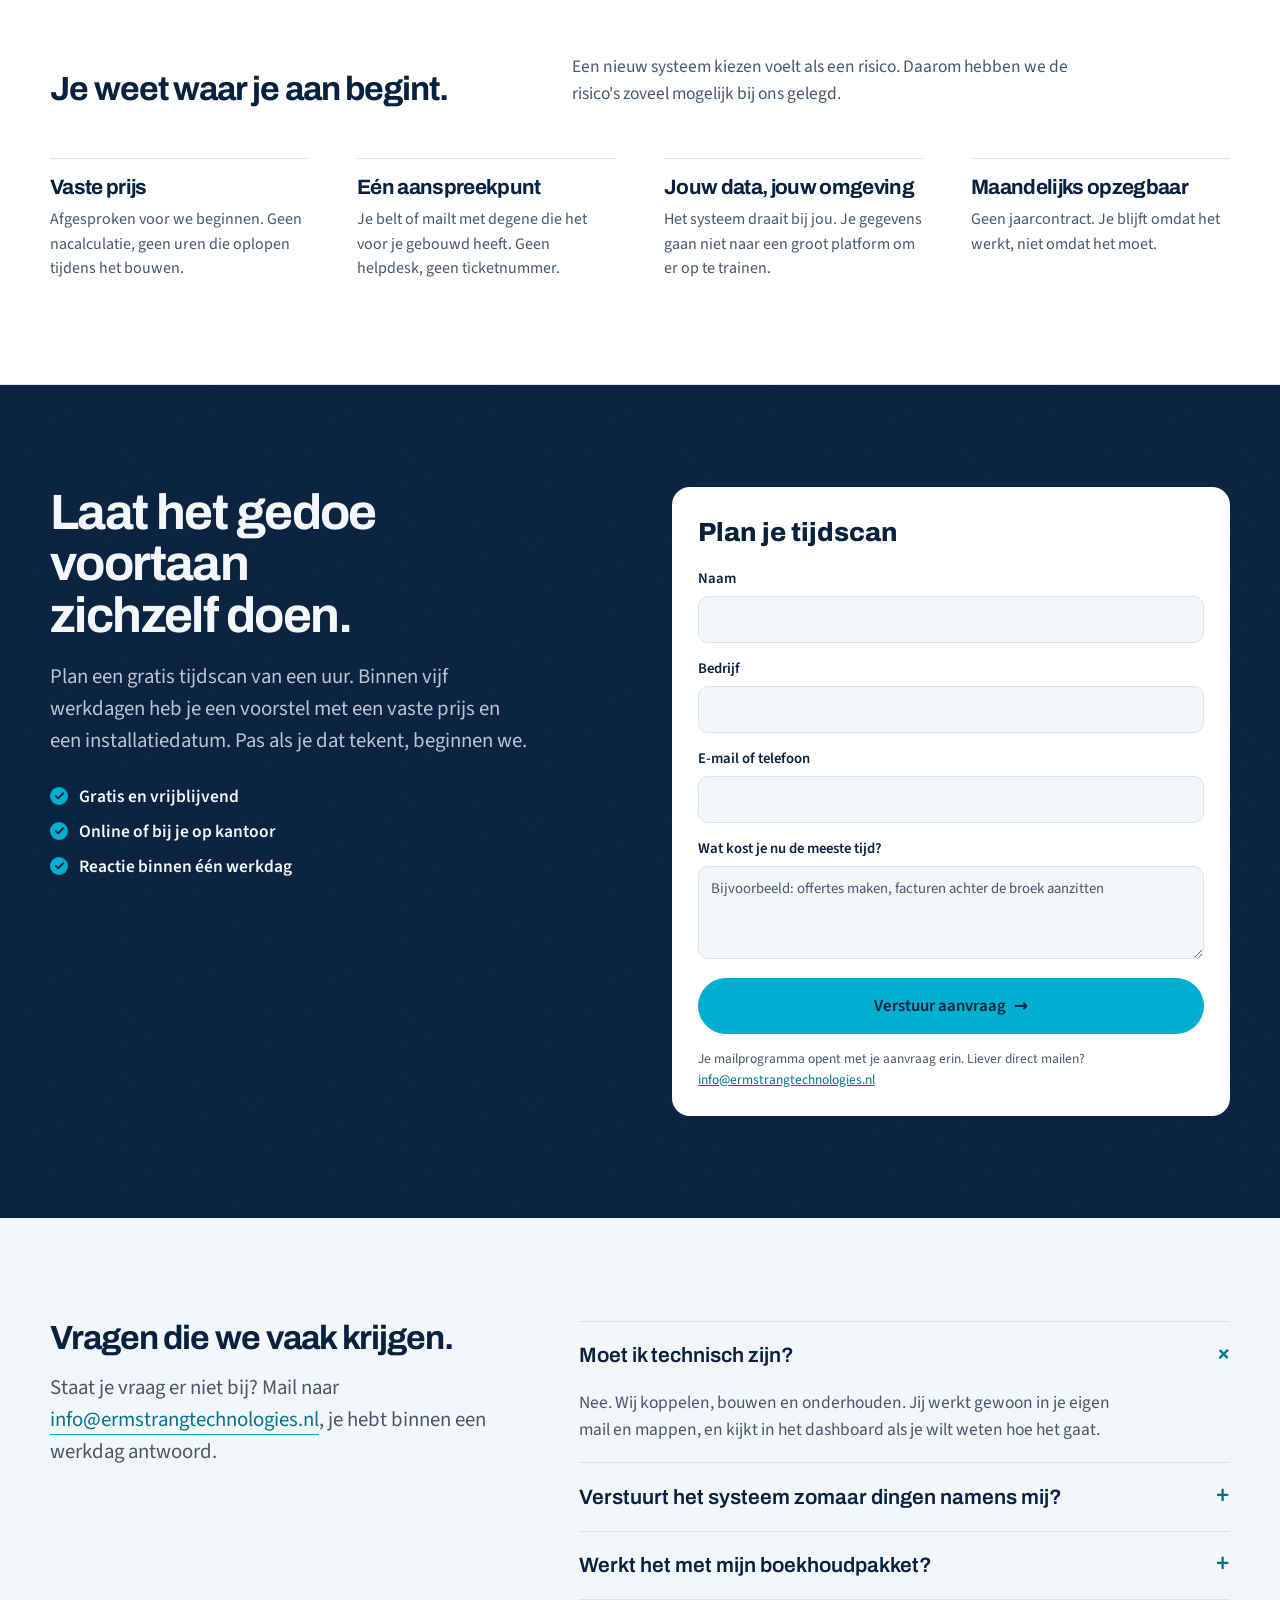
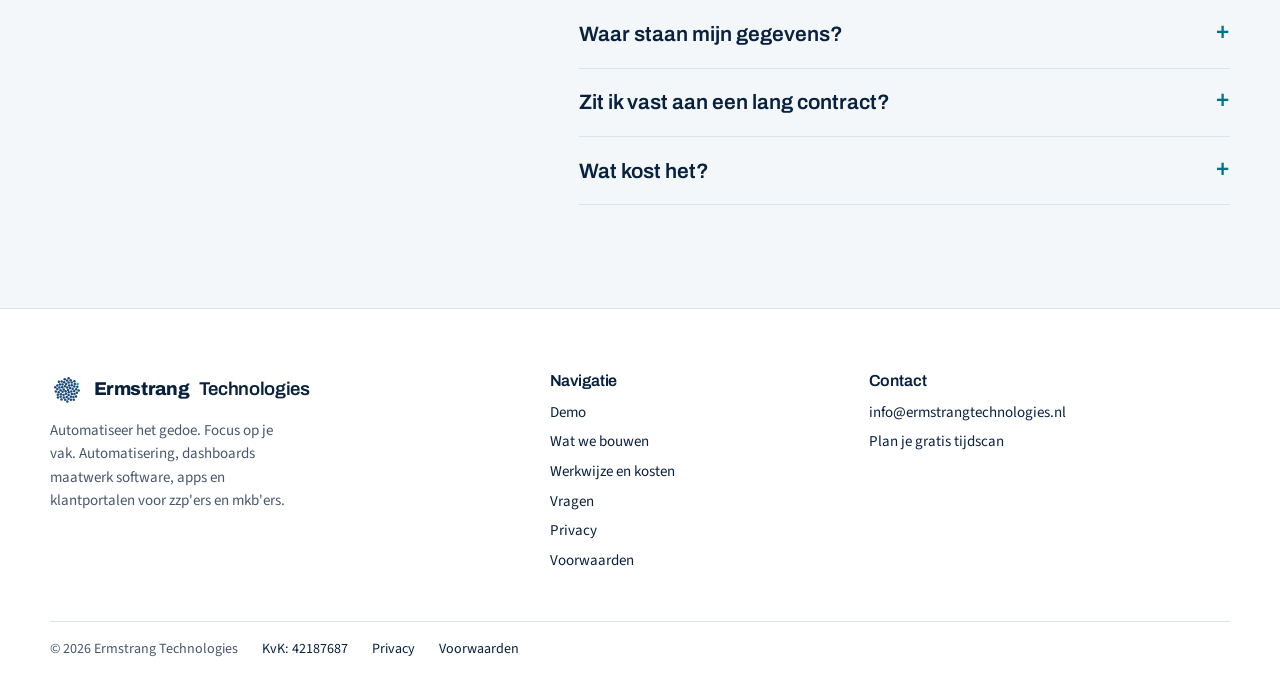
==== commit 4036a823: "Stap 3 label: jouw input en feedback" ====
--- a/index.html
+++ b/index.html
@@ -454,7 +454,7 @@
           <h3>Bouwen en installeren</h3>
           <p>Je kijkt mee terwijl we jouw automatisering inrichten. We koppelen wat nodig is en leren je
             ermee werken.</p>
-          <p class="cost__tag">Op een datum die jou past</p>
+          <p class="cost__tag">Jouw input en feedback</p>
         </article>
         <article class="cost__card cost__card--dark" data-arm="rise">
           <span class="cost__num" aria-hidden="true">4</span>
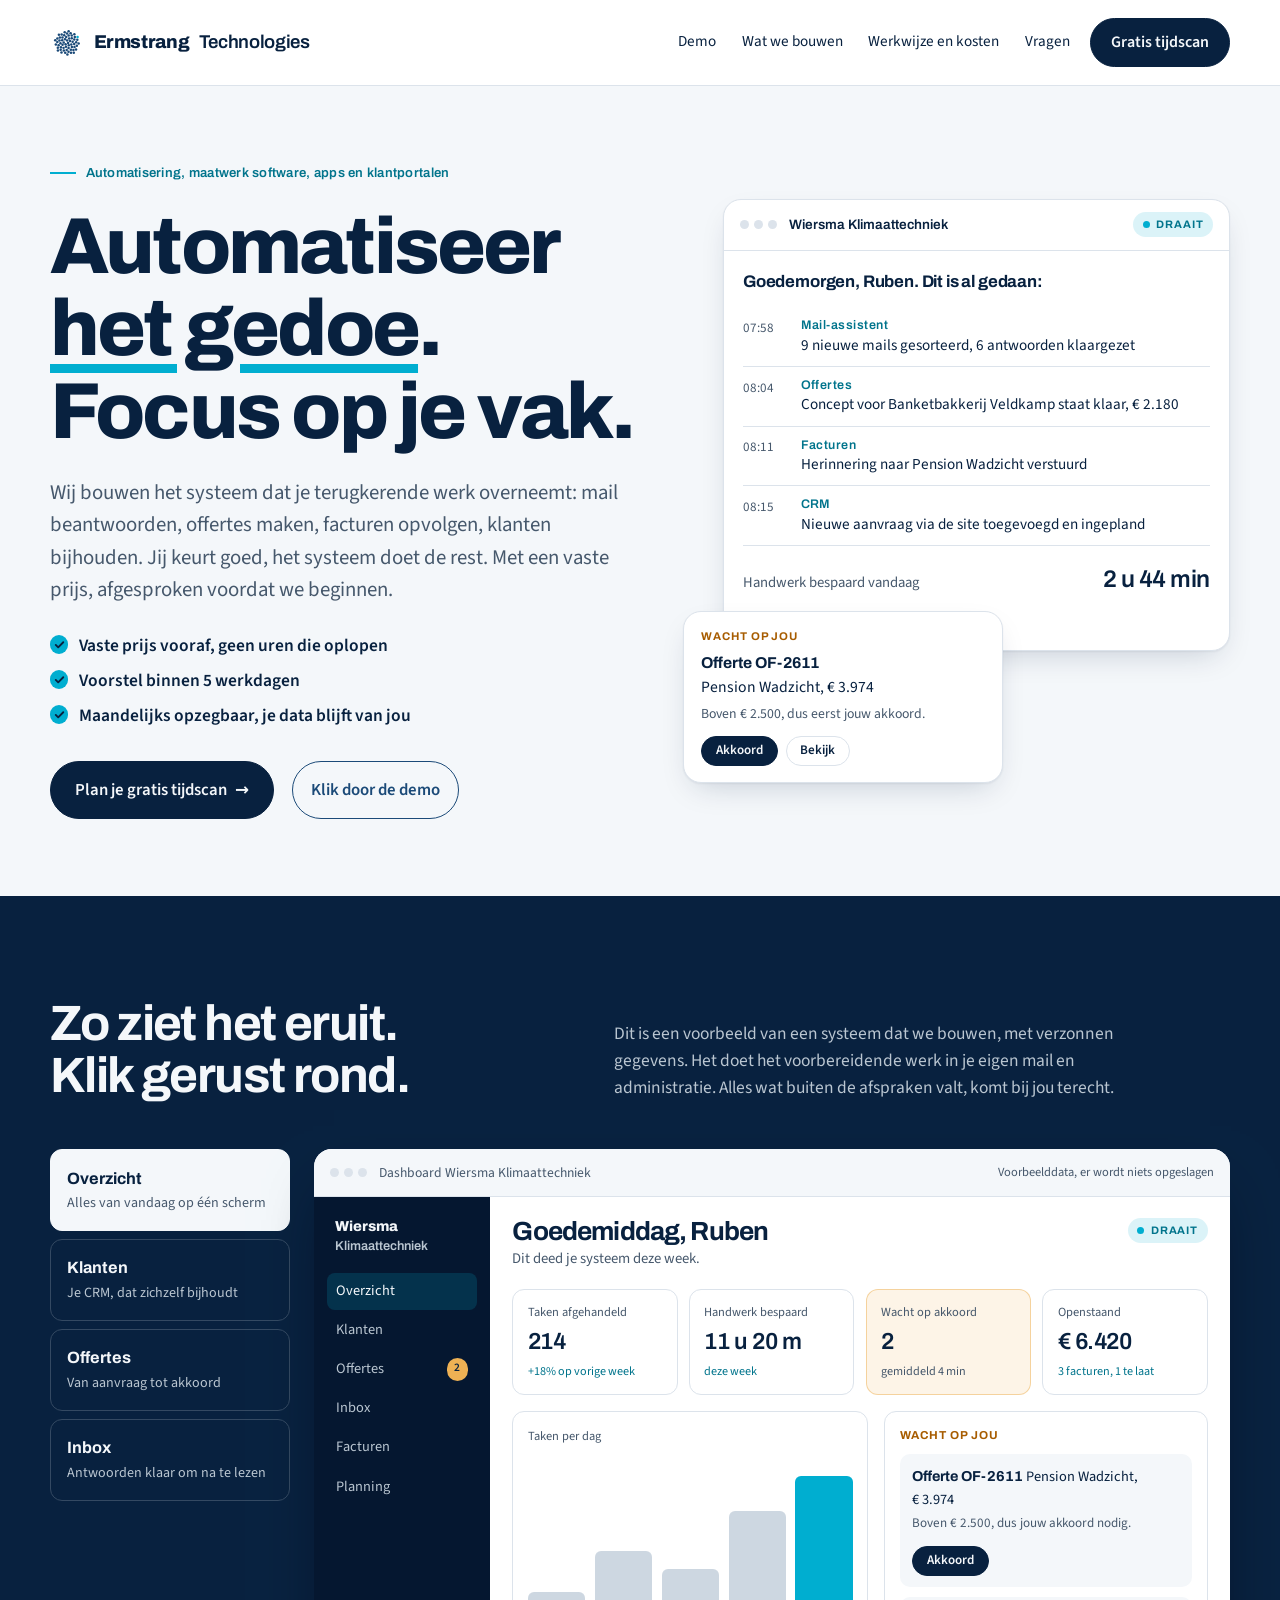
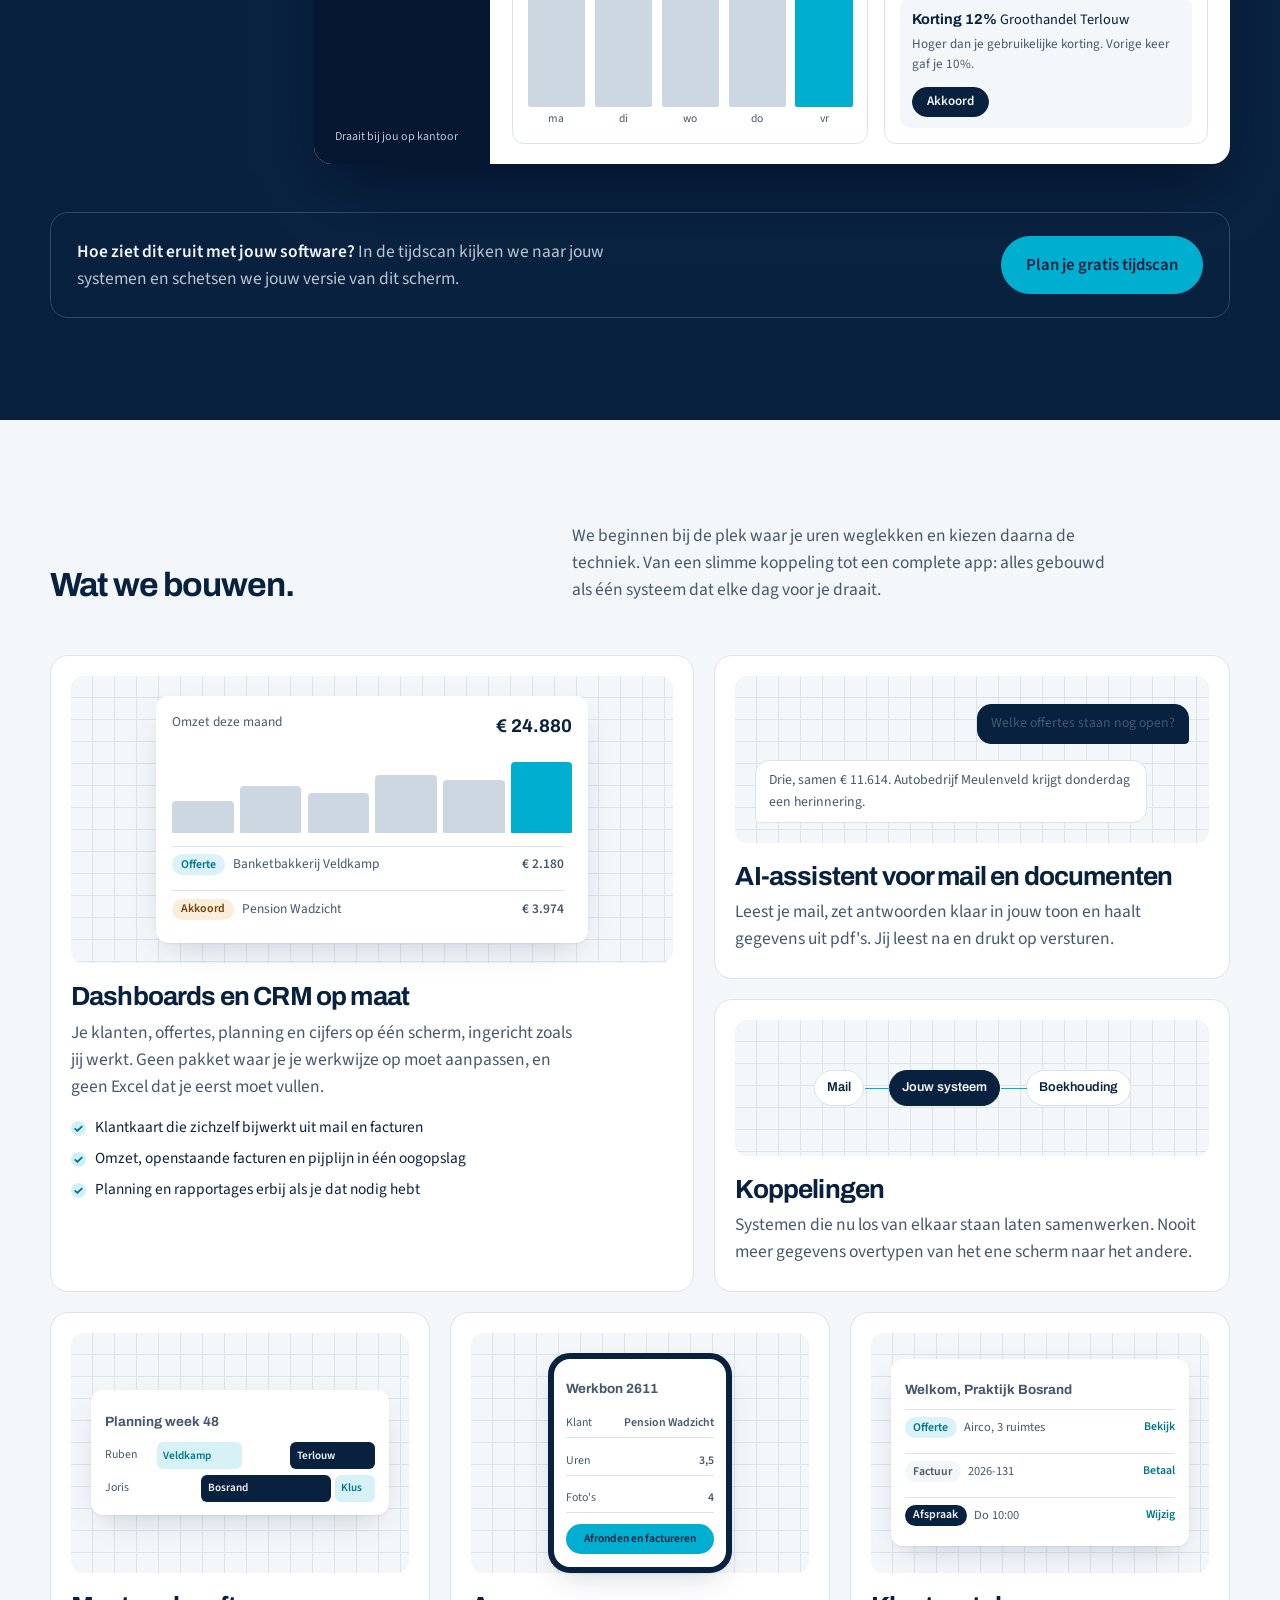
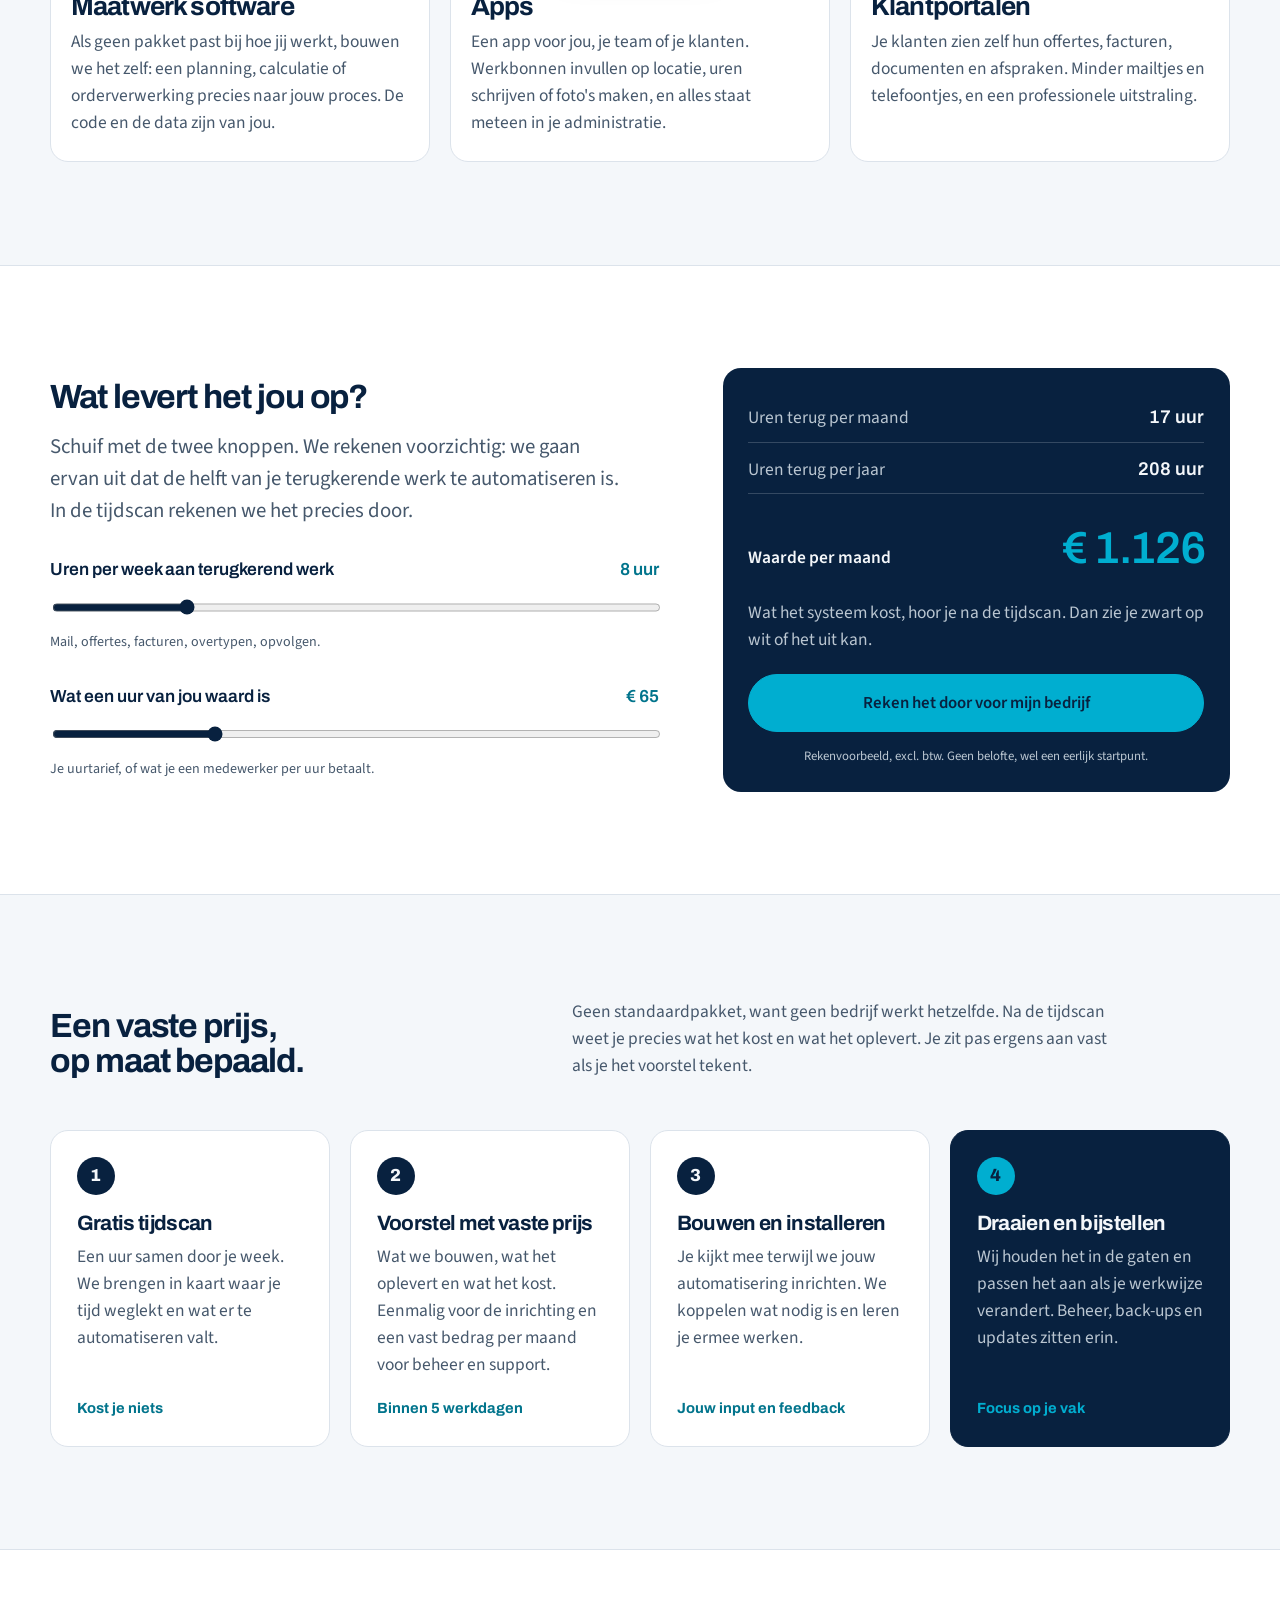
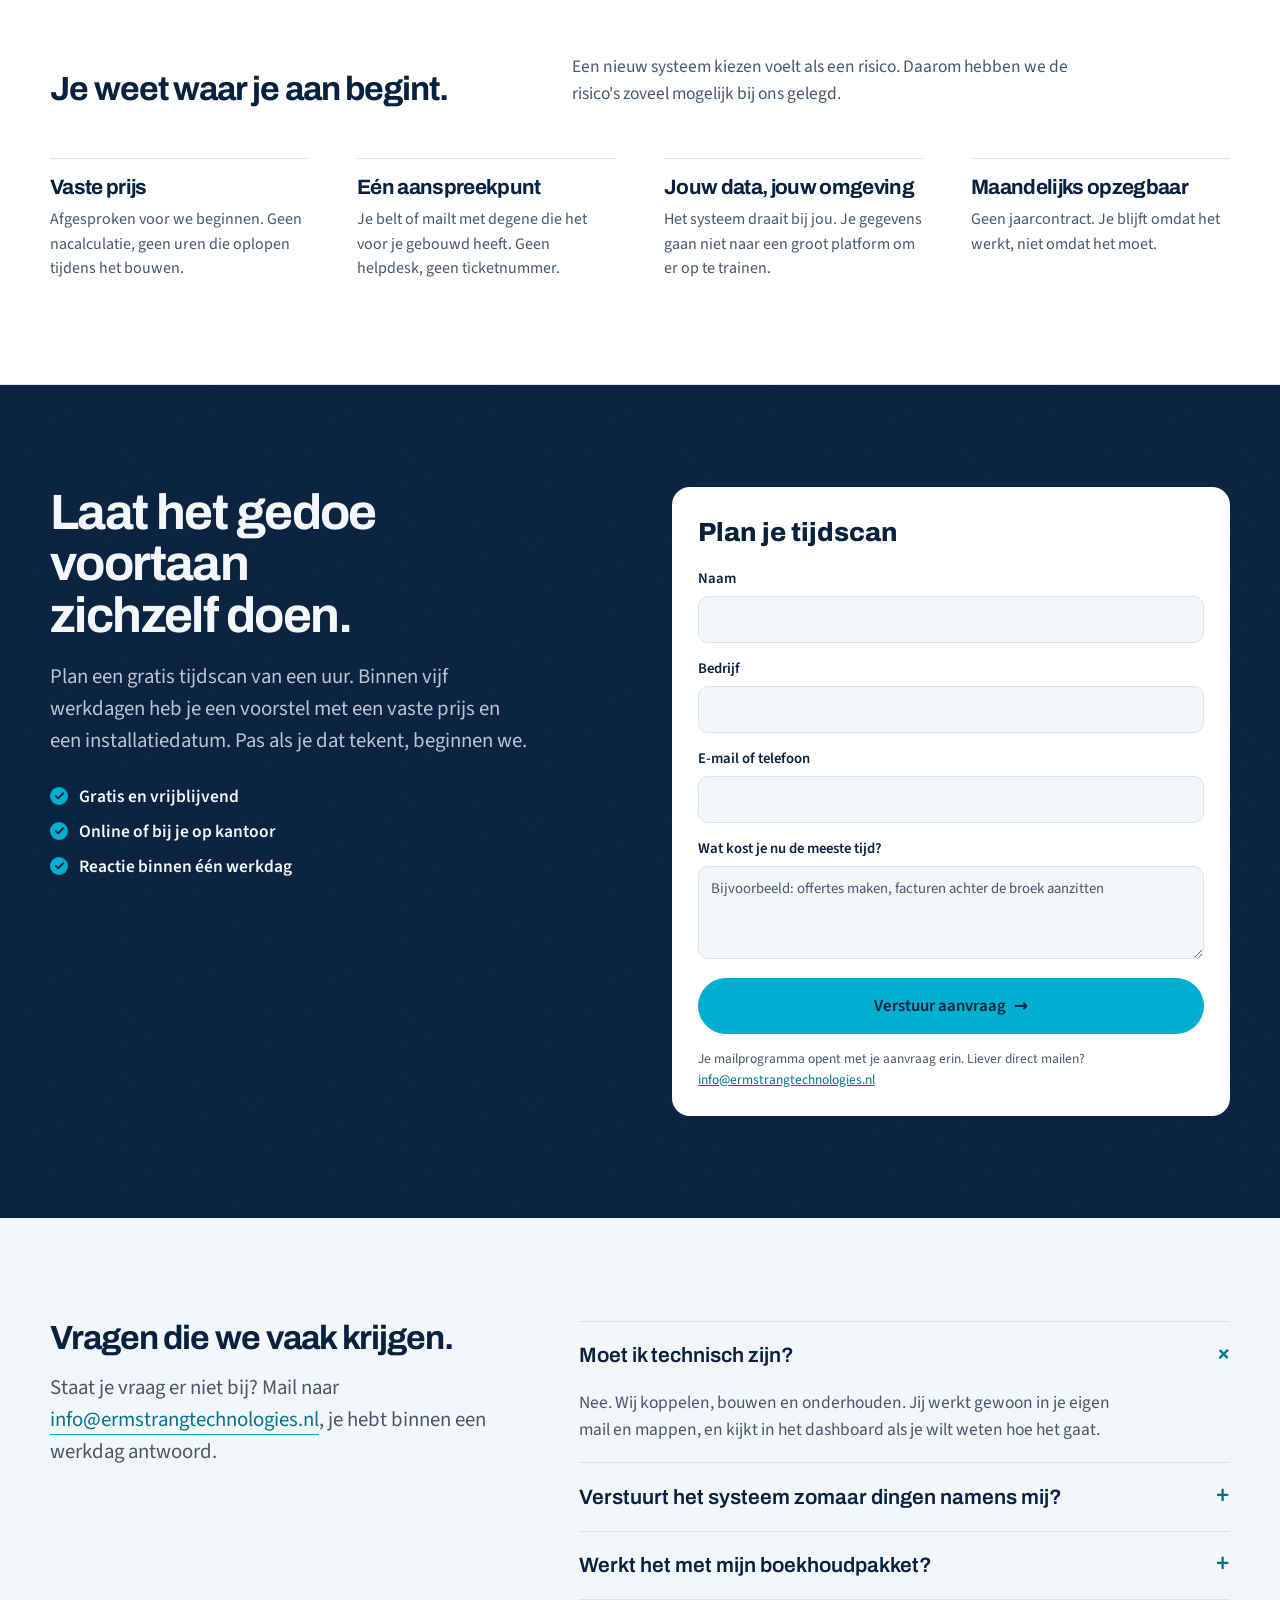
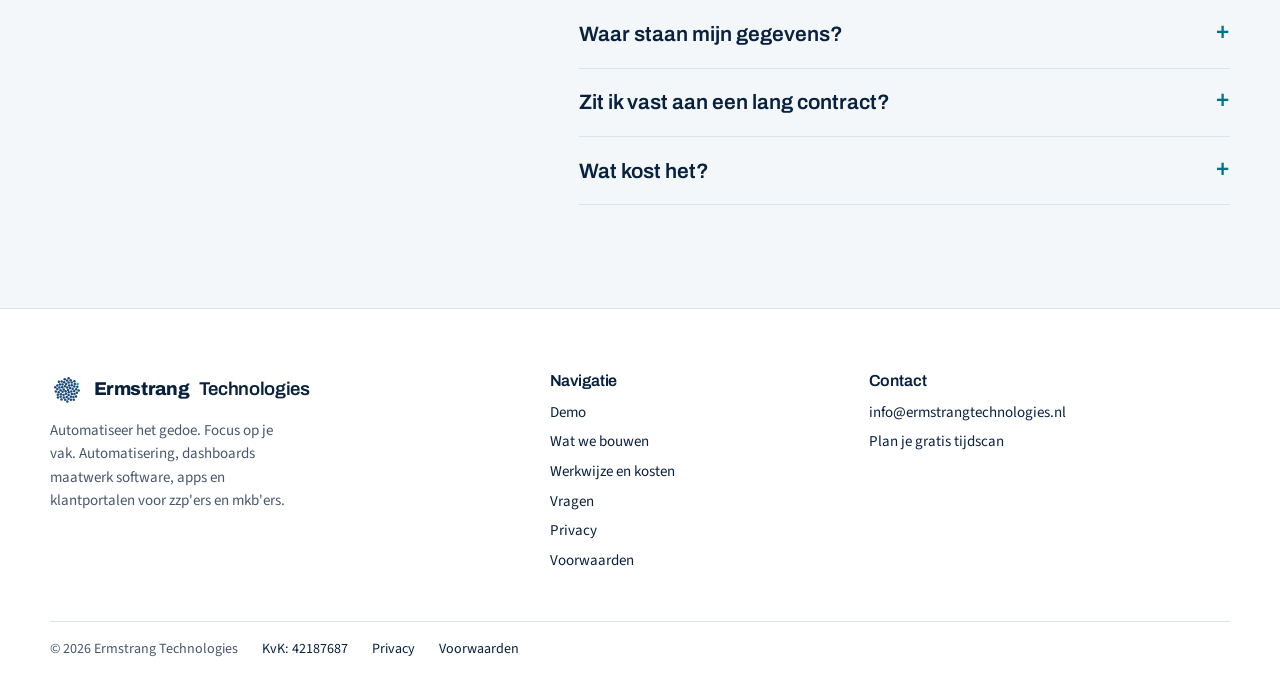
==== commit 439e2d6f: "Stap 4 label: focus op je vak" ====
--- a/index.html
+++ b/index.html
@@ -461,7 +461,7 @@
           <h3>Draaien en bijstellen</h3>
           <p>Wij houden het in de gaten en passen het aan als je werkwijze verandert. Beheer, back-ups
             en updates zitten erin.</p>
-          <p class="cost__tag">Maandelijks opzegbaar</p>
+          <p class="cost__tag">Focus op je vak</p>
         </article>
       </div>
     </div>
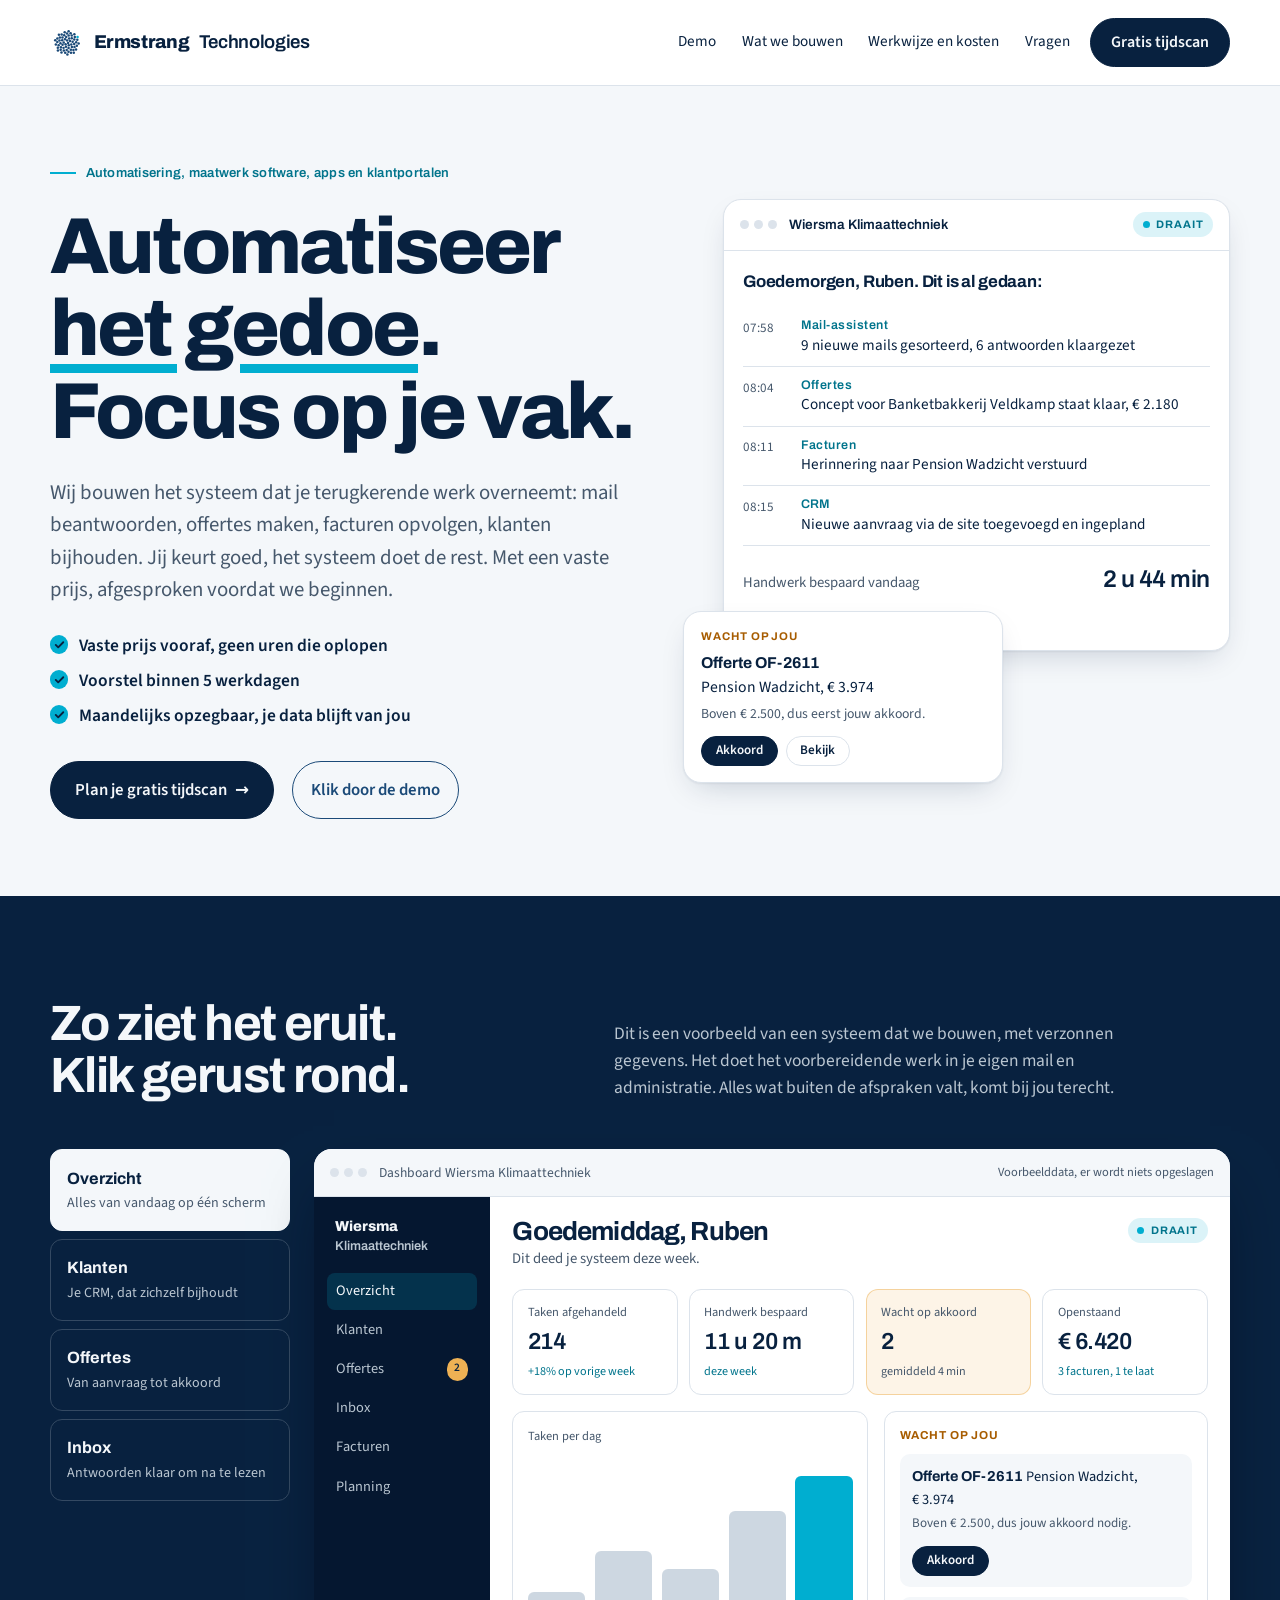
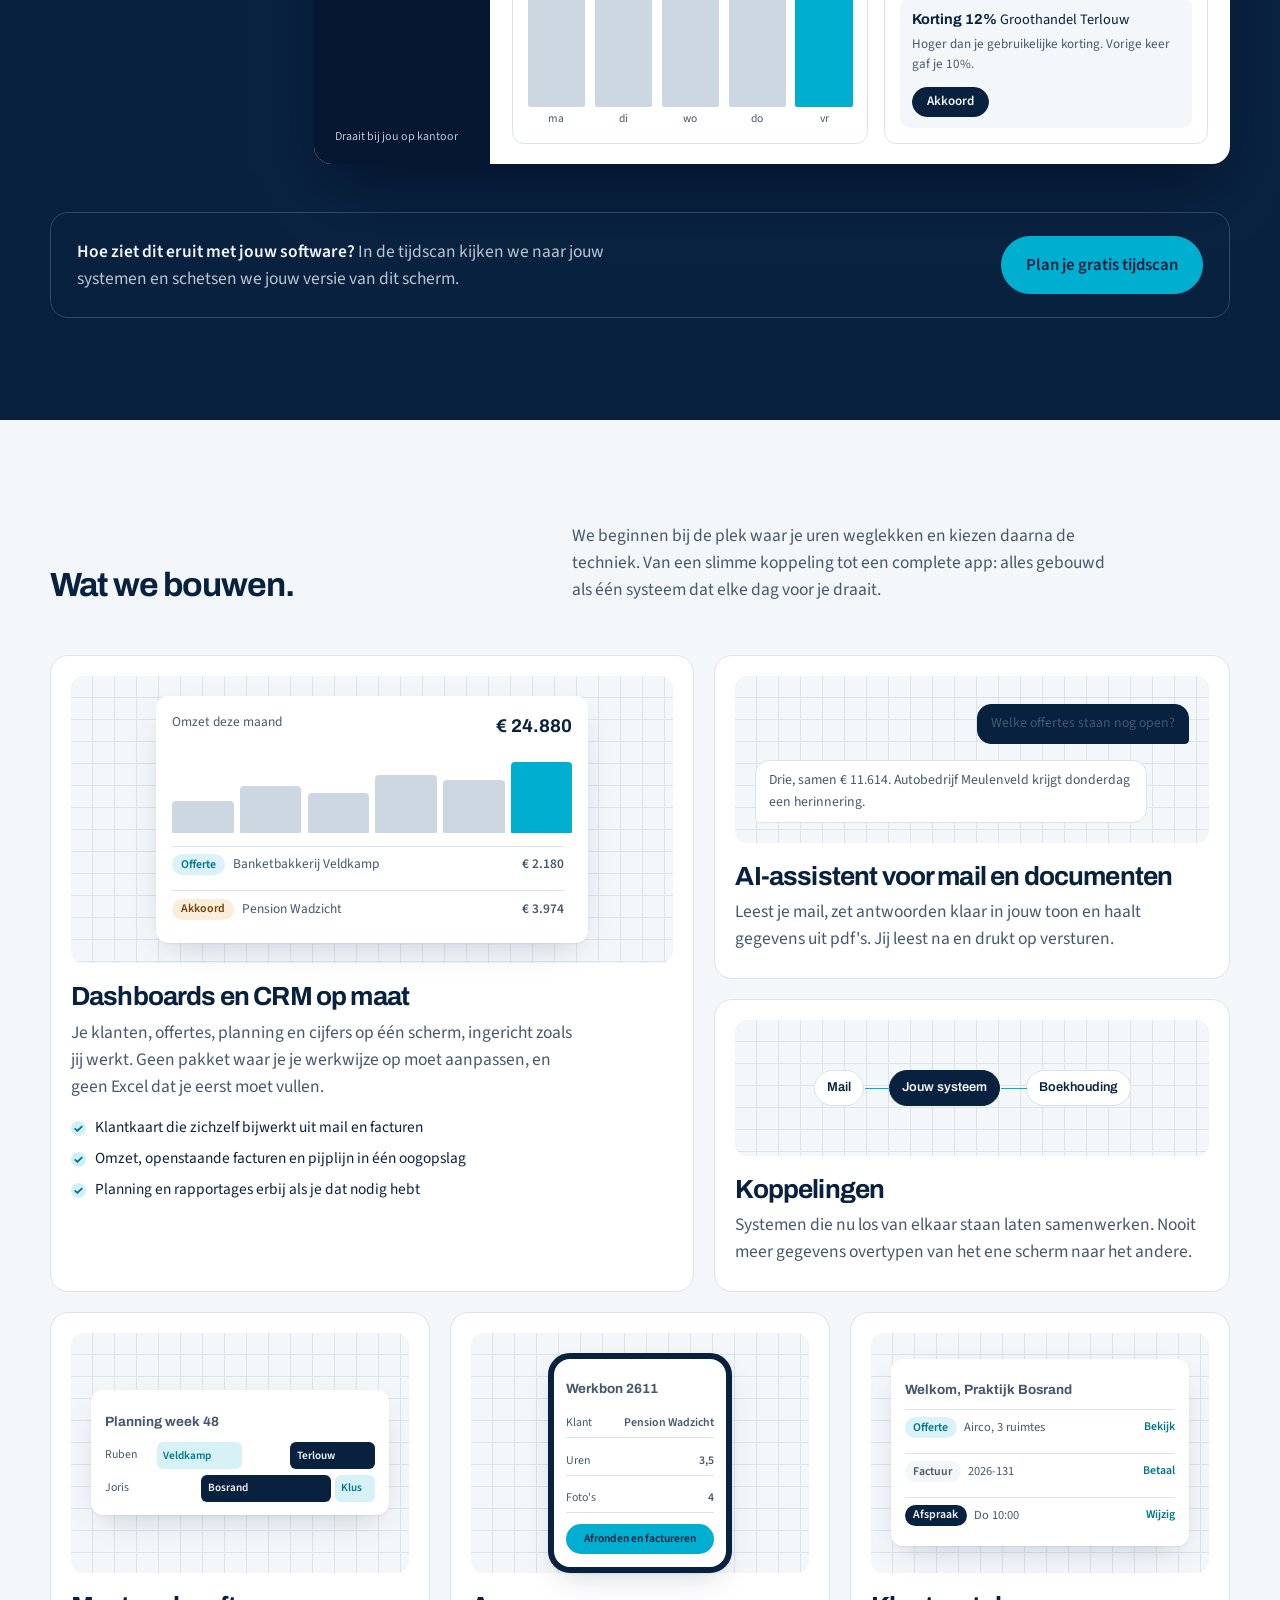
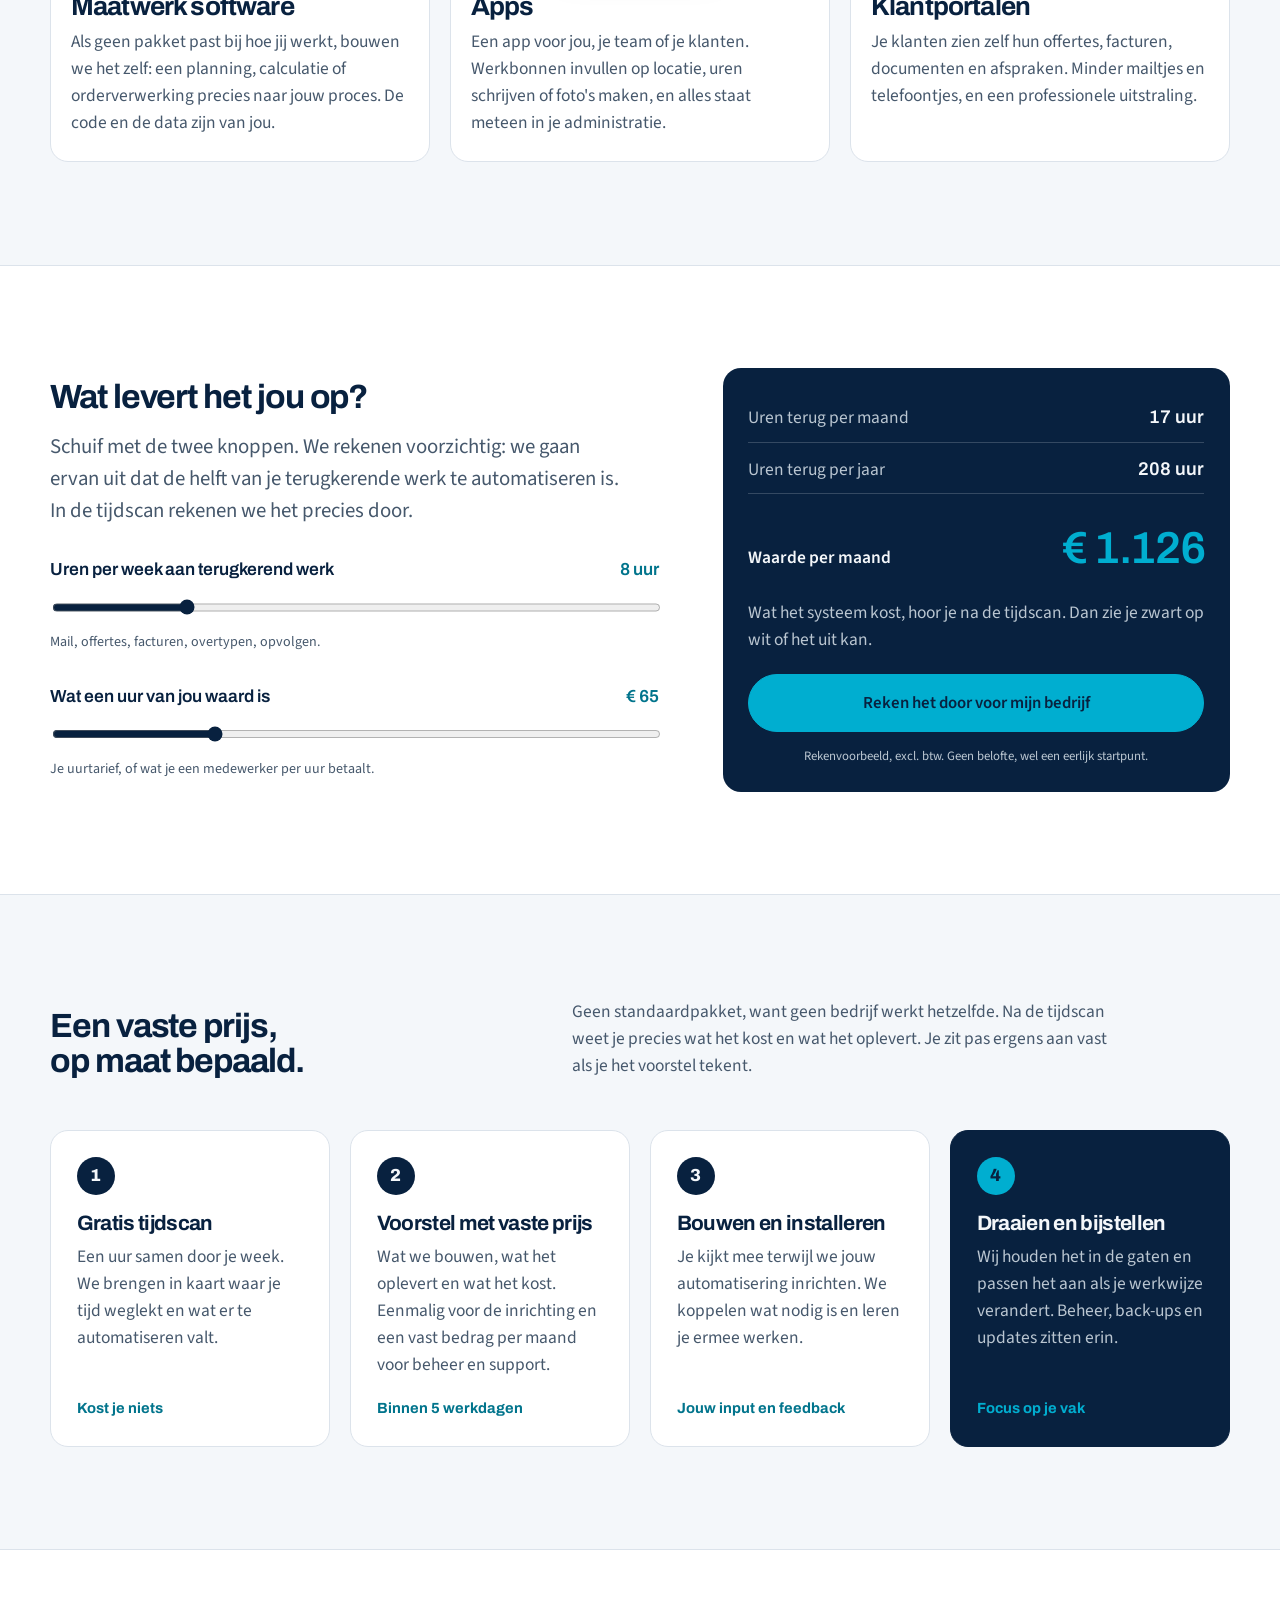
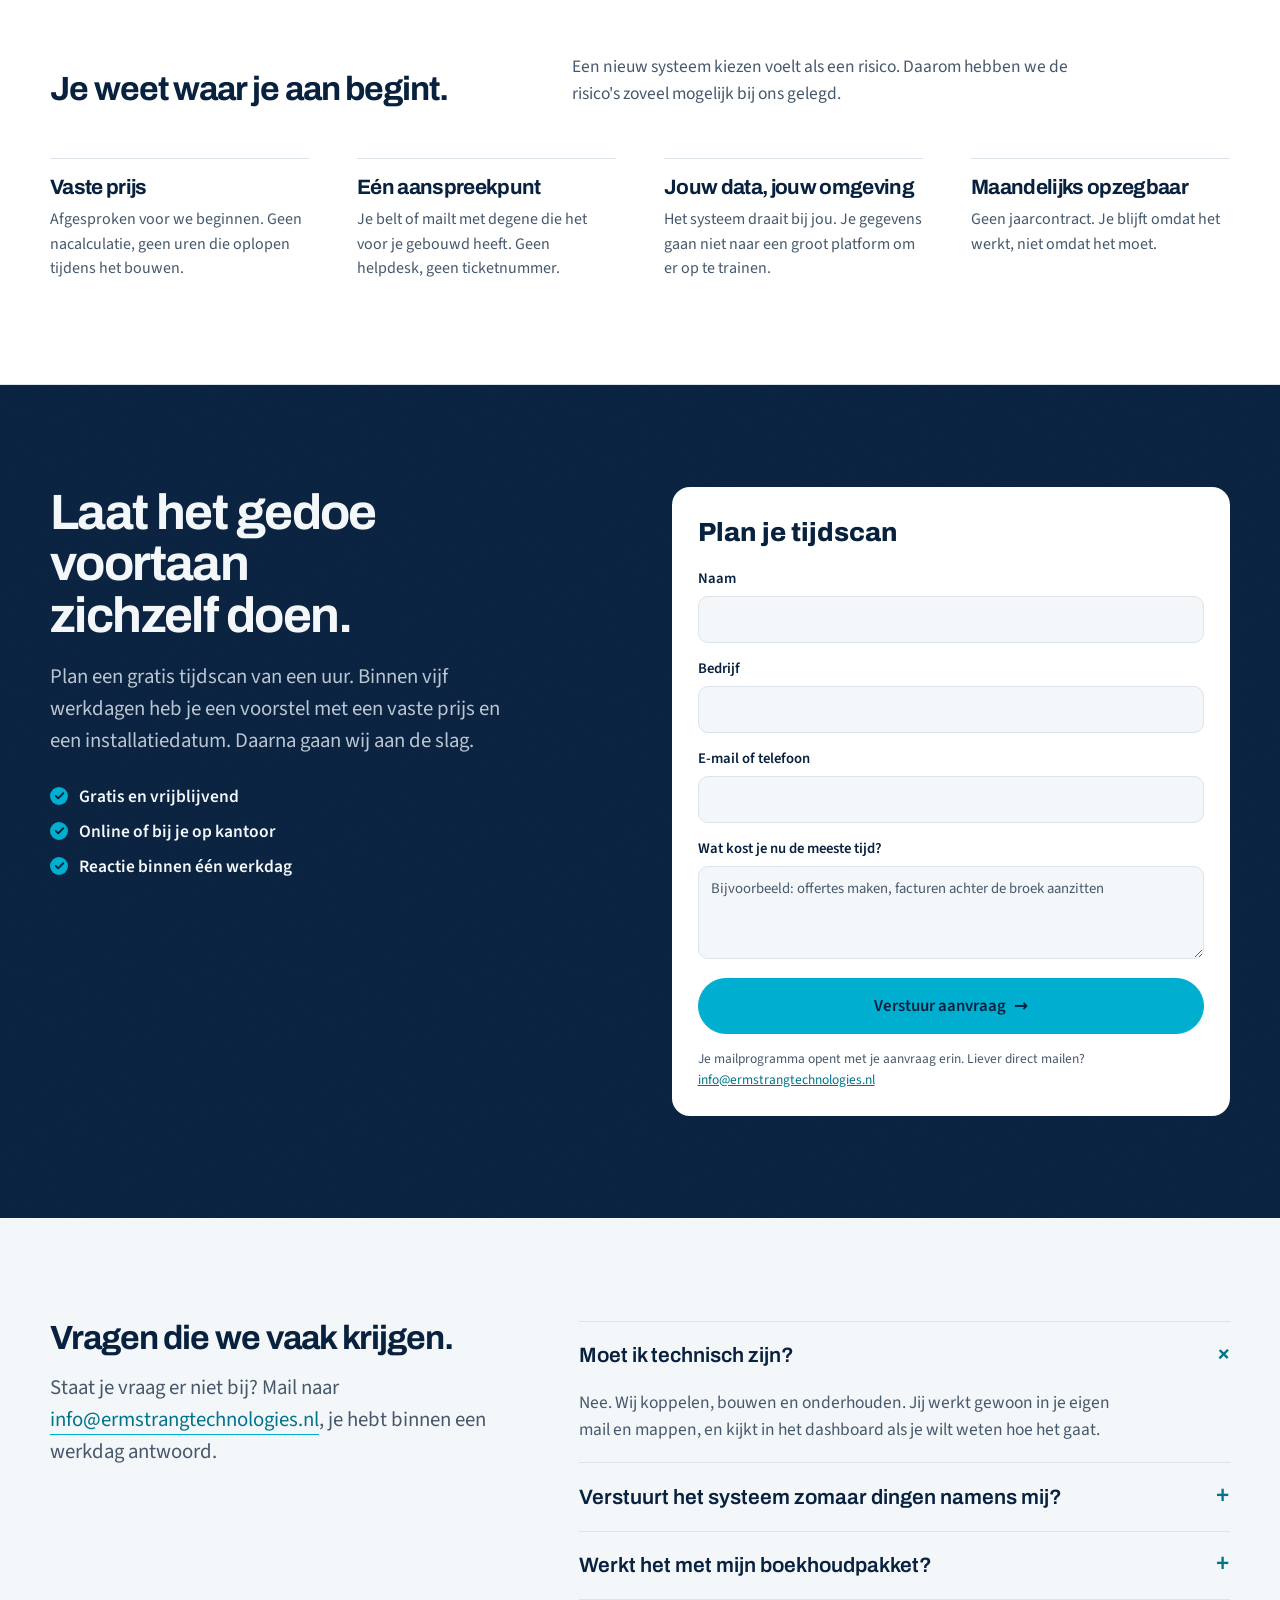
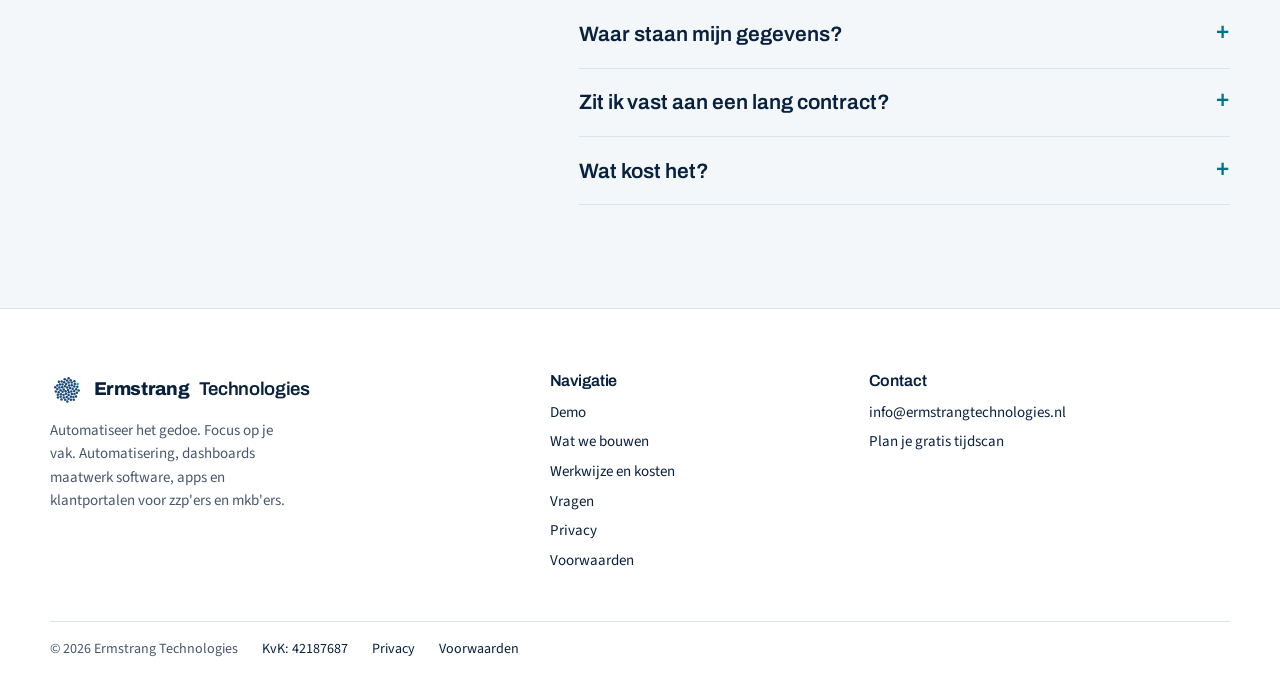
==== commit d482f7fd: "Aanvraagblok: wij gaan aan de slag" ====
--- a/index.html
+++ b/index.html
@@ -490,7 +490,7 @@
       <div>
         <h2>Laat het gedoe voortaan zichzelf doen.</h2>
         <p class="start__lede">Plan een gratis tijdscan van een uur. Binnen vijf werkdagen heb je een
-          voorstel met een vaste prijs en een installatiedatum. Pas als je dat tekent, beginnen we.</p>
+          voorstel met een vaste prijs en een installatiedatum. Daarna gaan wij aan de slag.</p>
         <ul class="checks checks--on-navy">
           <li>Gratis en vrijblijvend</li>
           <li>Online of bij je op kantoor</li>
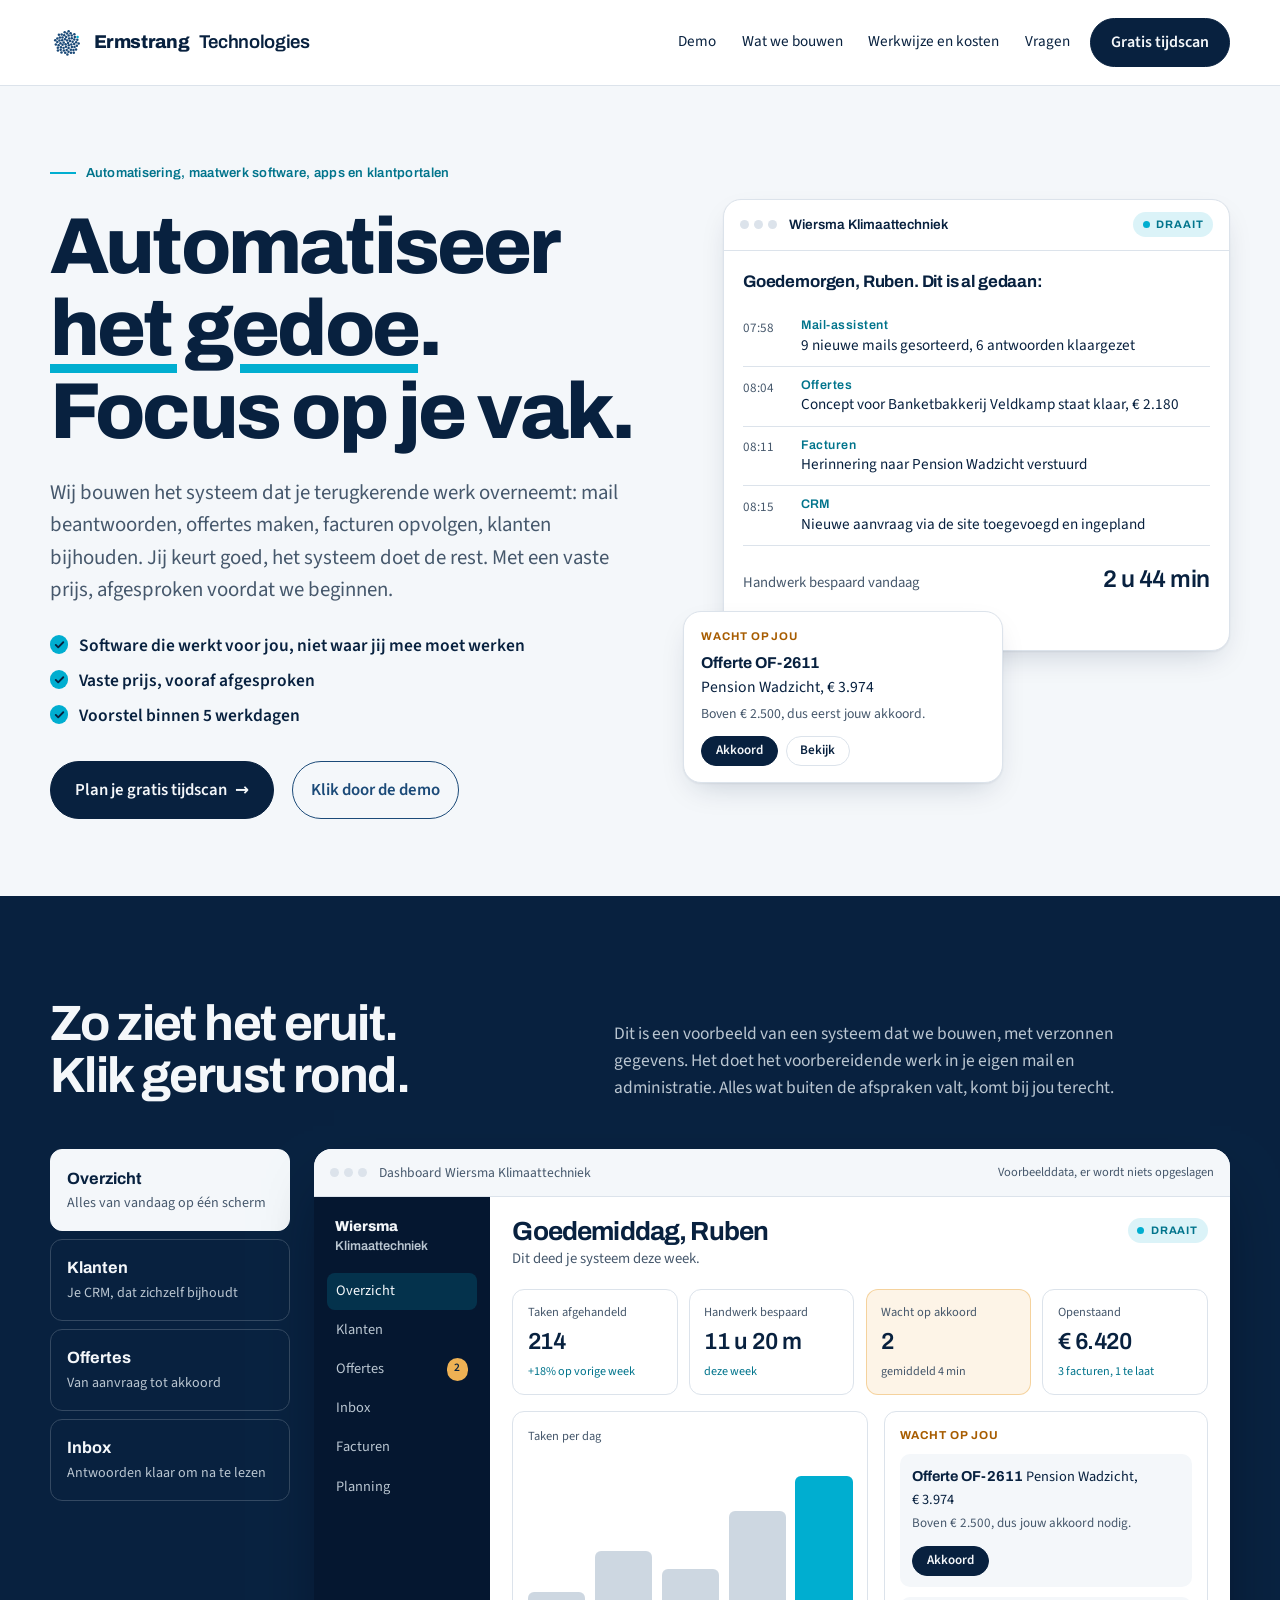
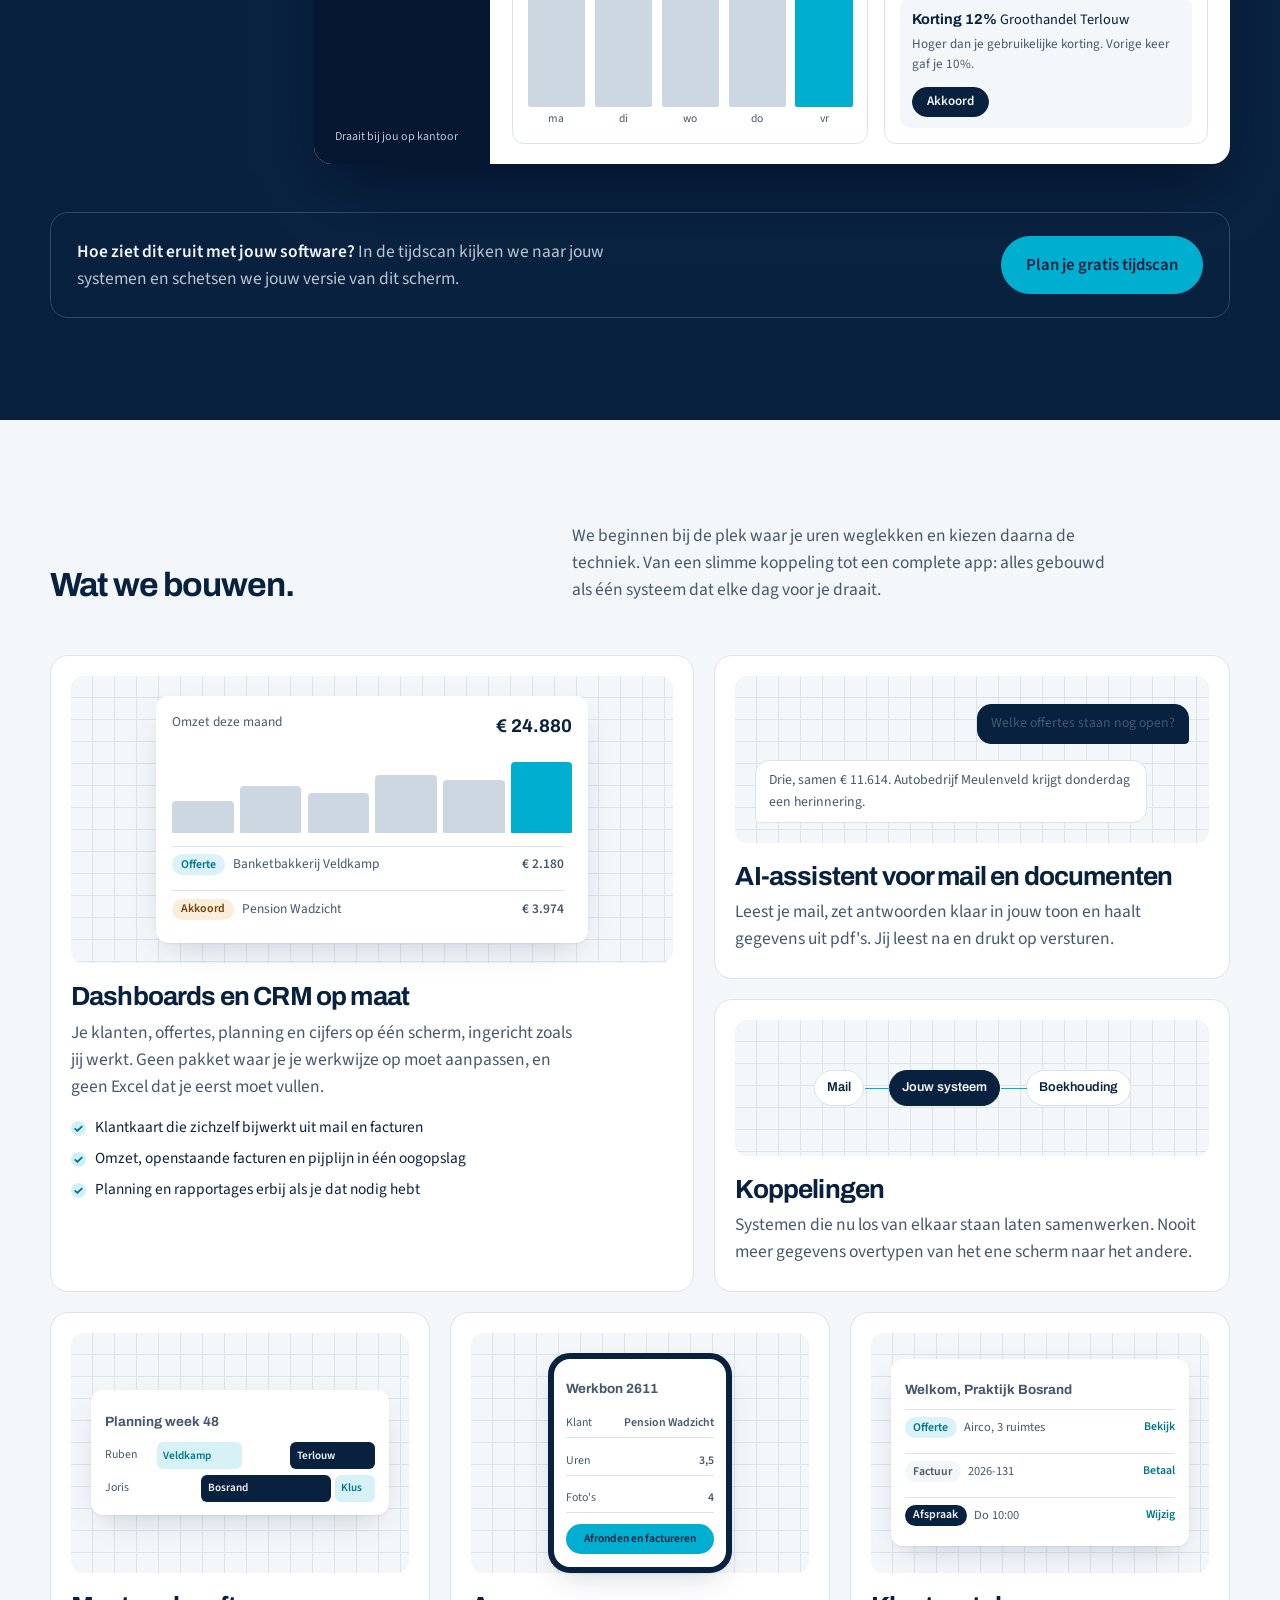
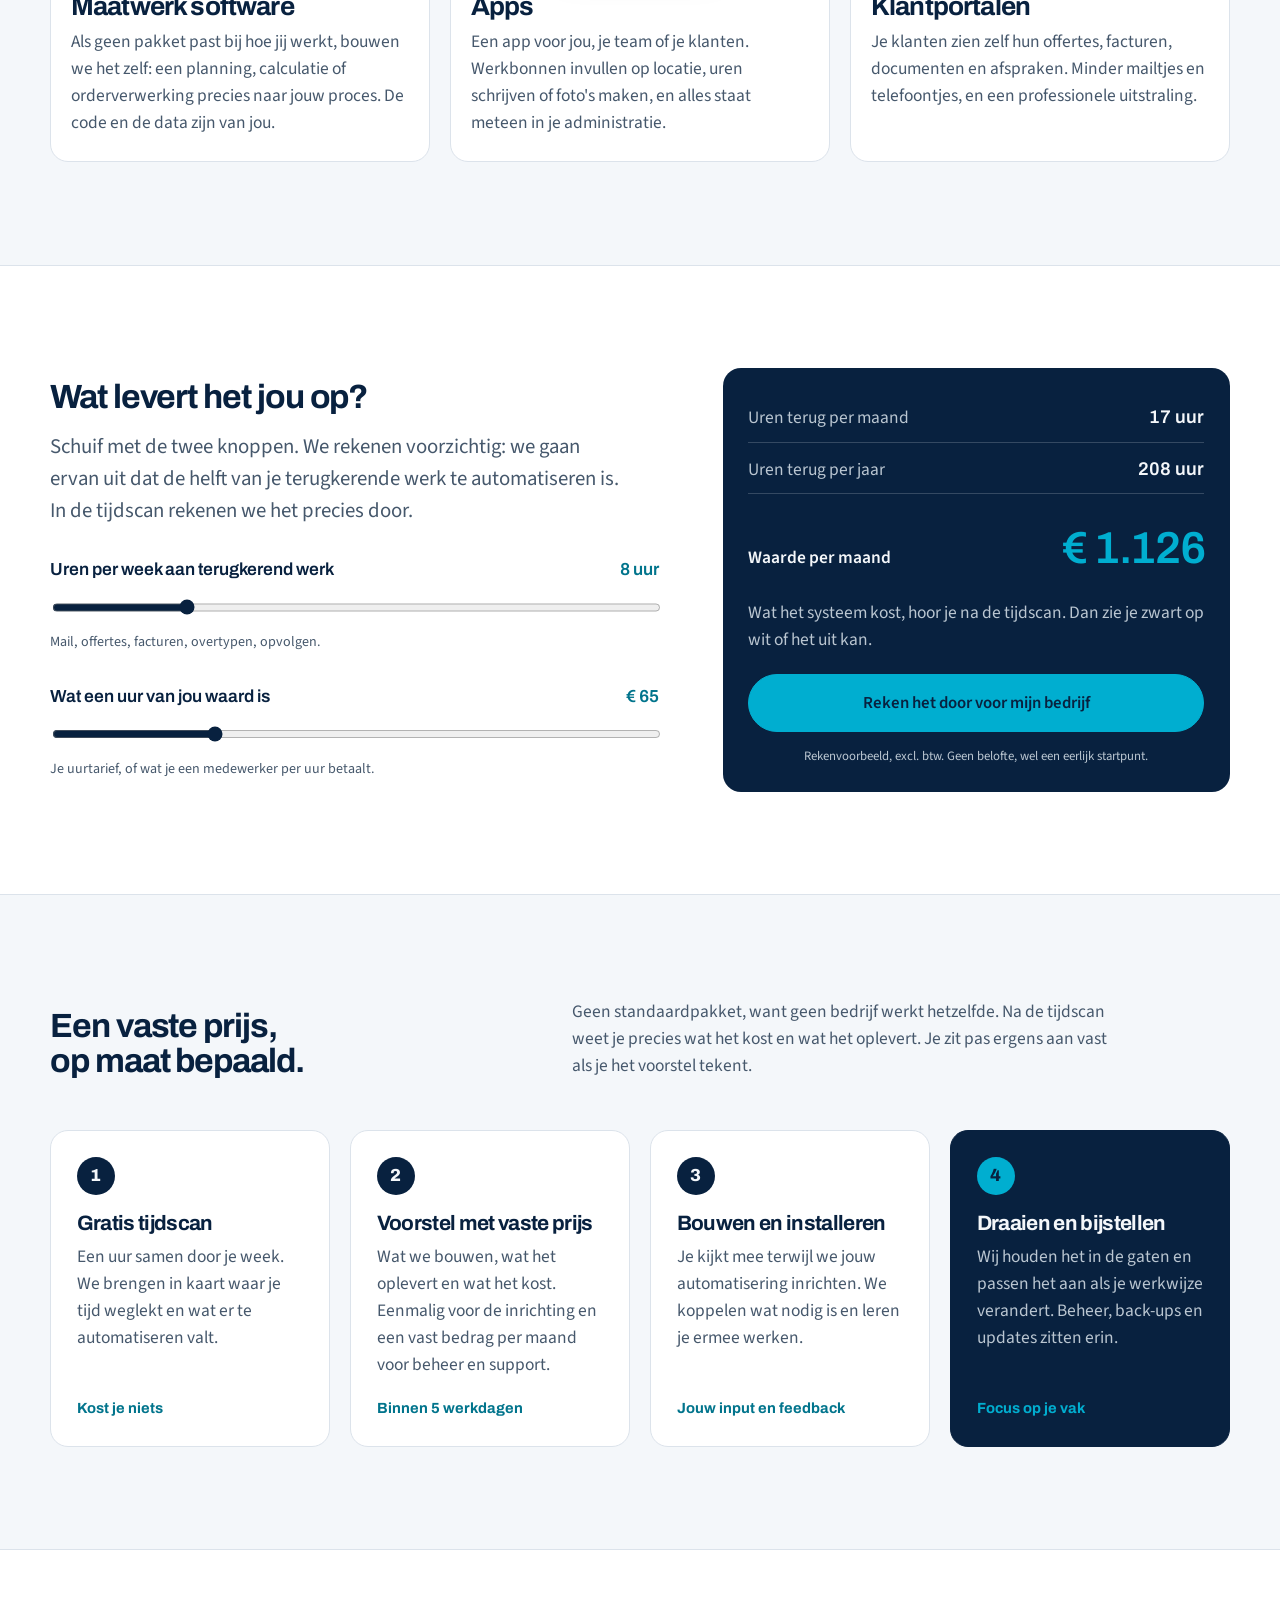
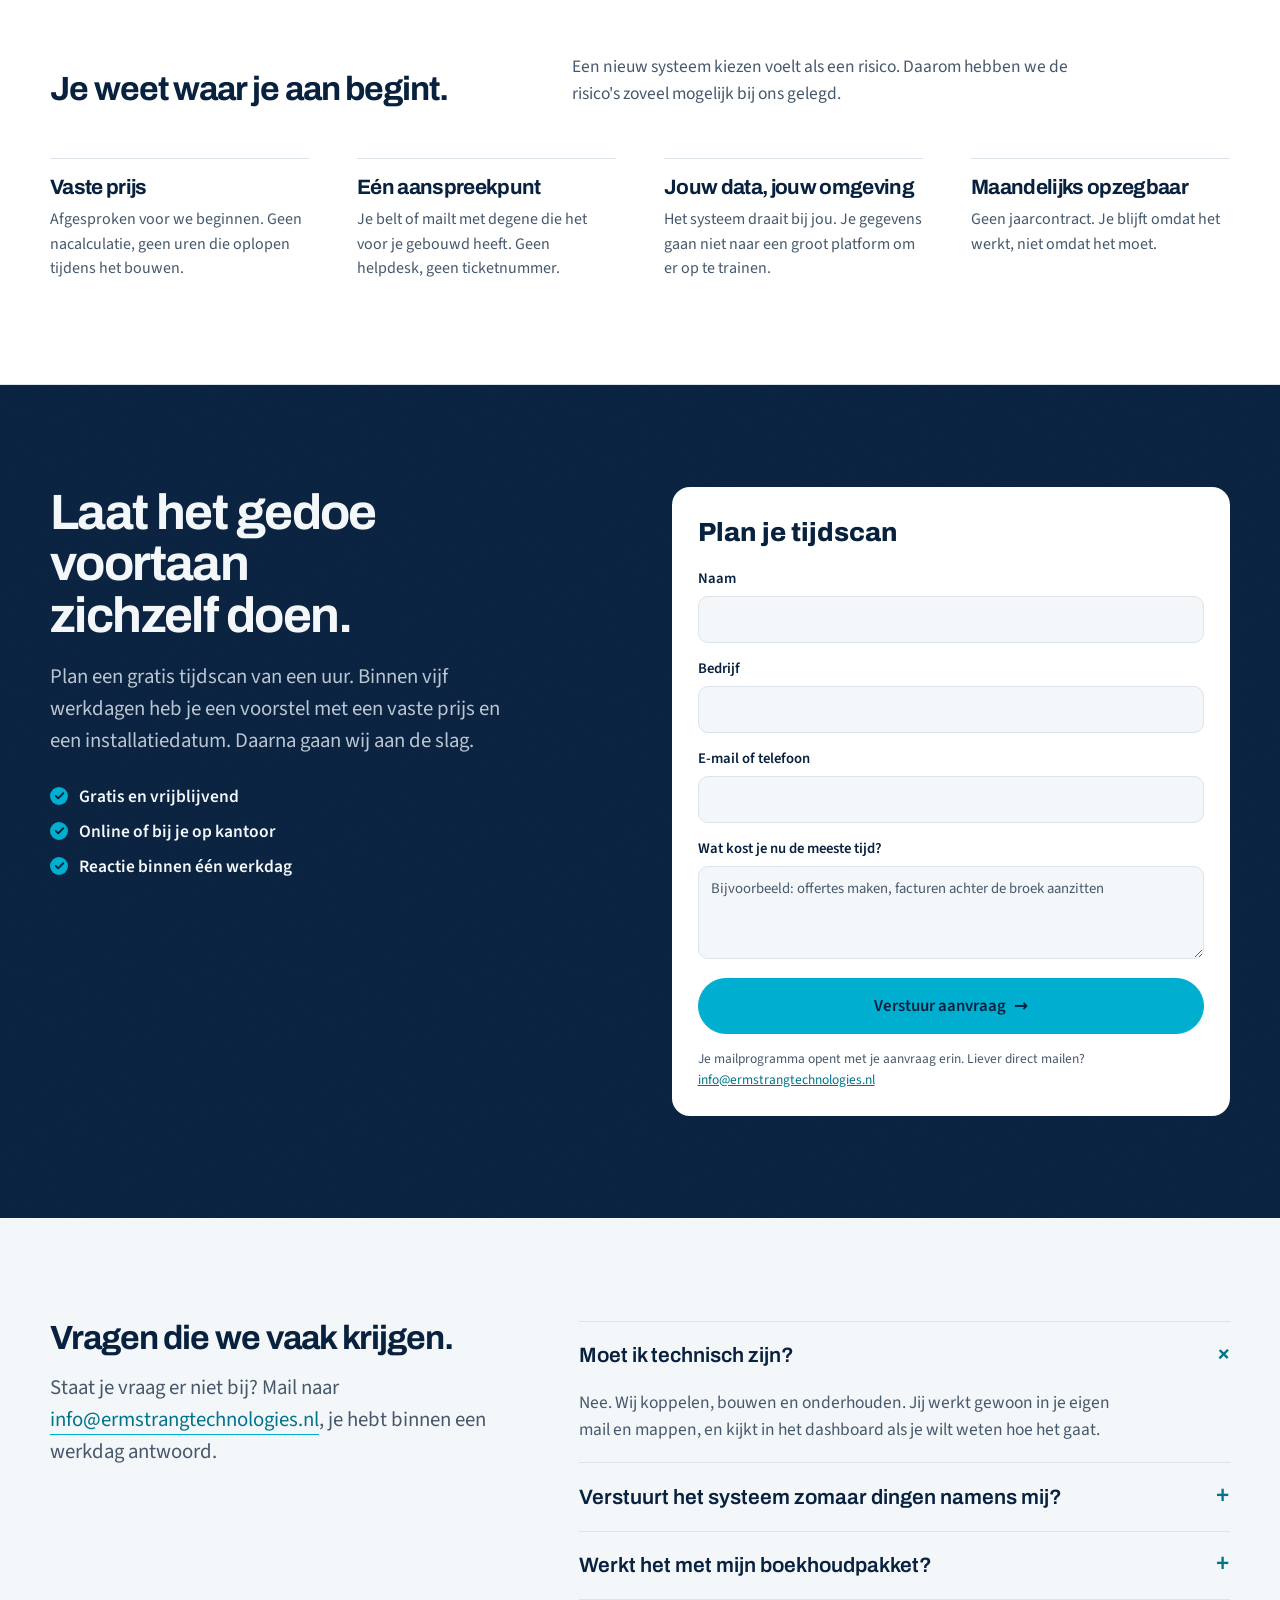
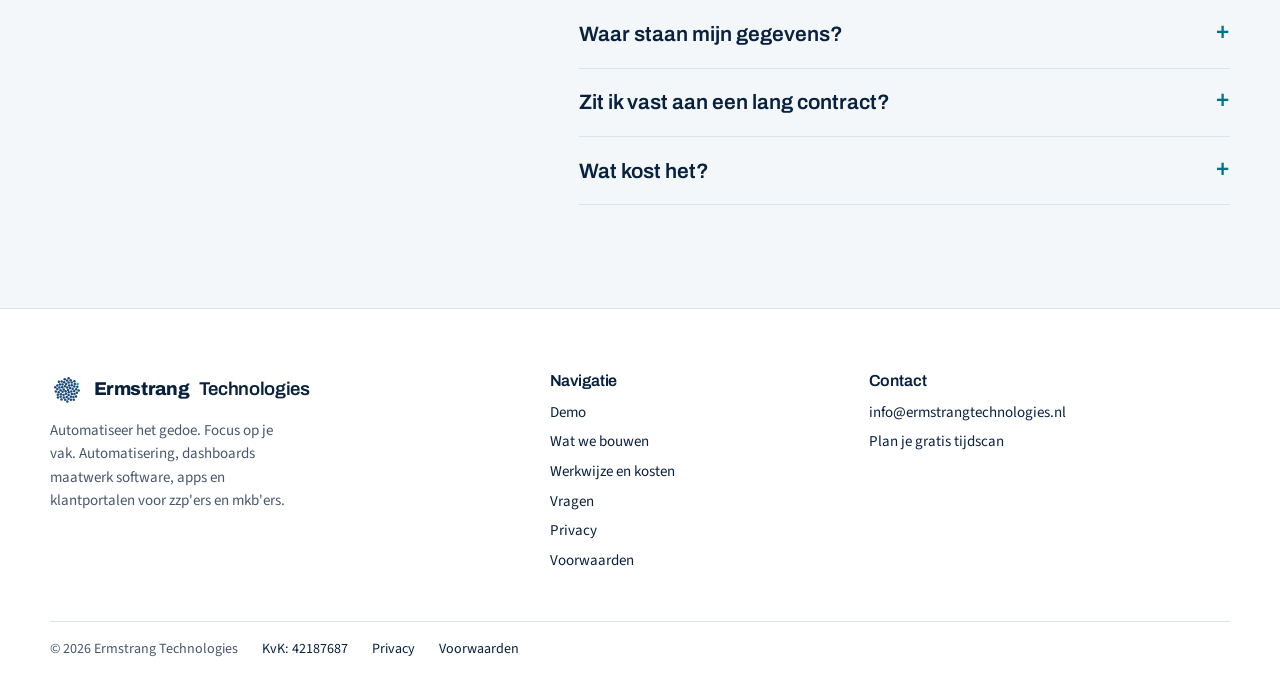
==== commit fc7dd2de: "Hero: drie hoofdpunten aangepast" ====
--- a/index.html
+++ b/index.html
@@ -99,9 +99,9 @@
         beantwoorden, offertes maken, facturen opvolgen, klanten bijhouden. Jij keurt goed, het
         systeem doet de rest. Met een vaste prijs, afgesproken voordat we beginnen.</p>
       <ul class="checks">
-        <li>Vaste prijs vooraf, geen uren die oplopen</li>
+        <li>Software die werkt voor jou, niet waar jij mee moet werken</li>
+        <li>Vaste prijs, vooraf afgesproken</li>
         <li>Voorstel binnen 5 werkdagen</li>
-        <li>Maandelijks opzegbaar, je data blijft van jou</li>
       </ul>
       <p class="hero__actions">
         <a class="btn btn--lg" href="#start">Plan je gratis tijdscan <span aria-hidden="true">→</span></a>
